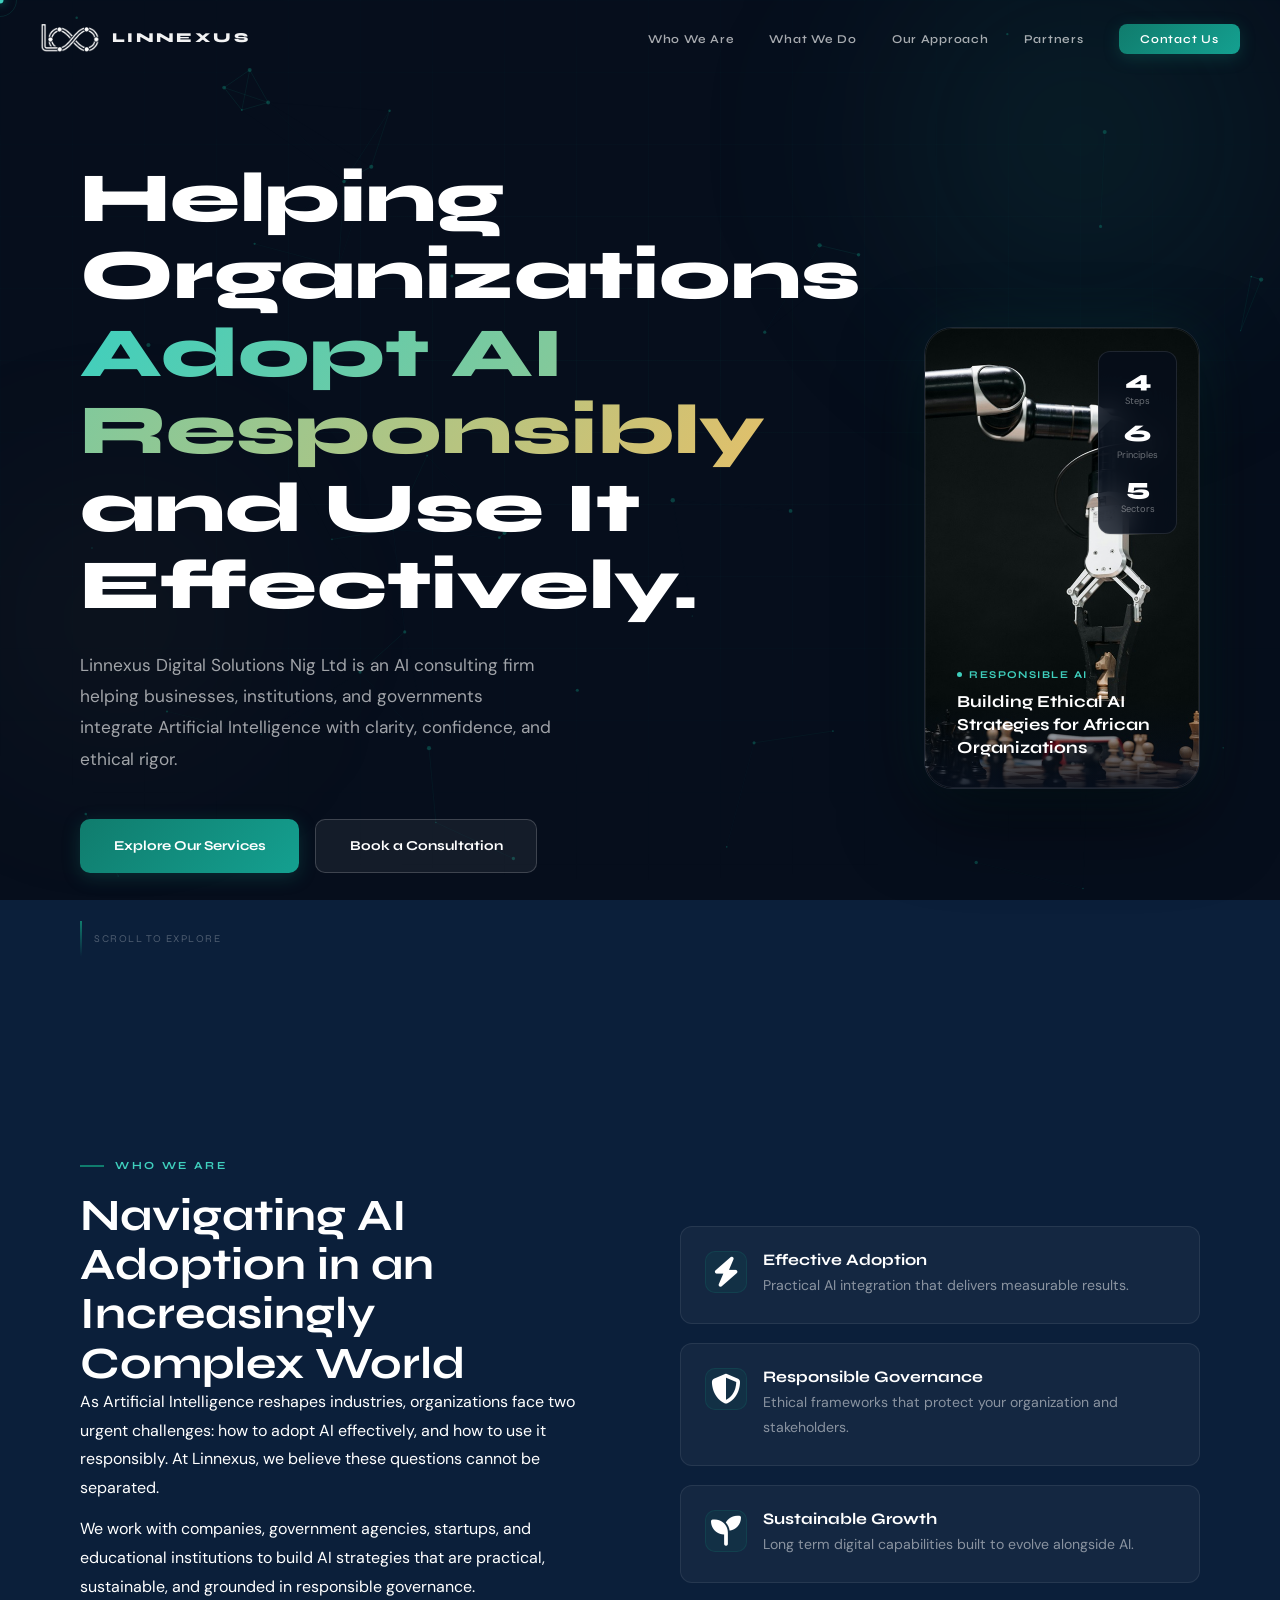
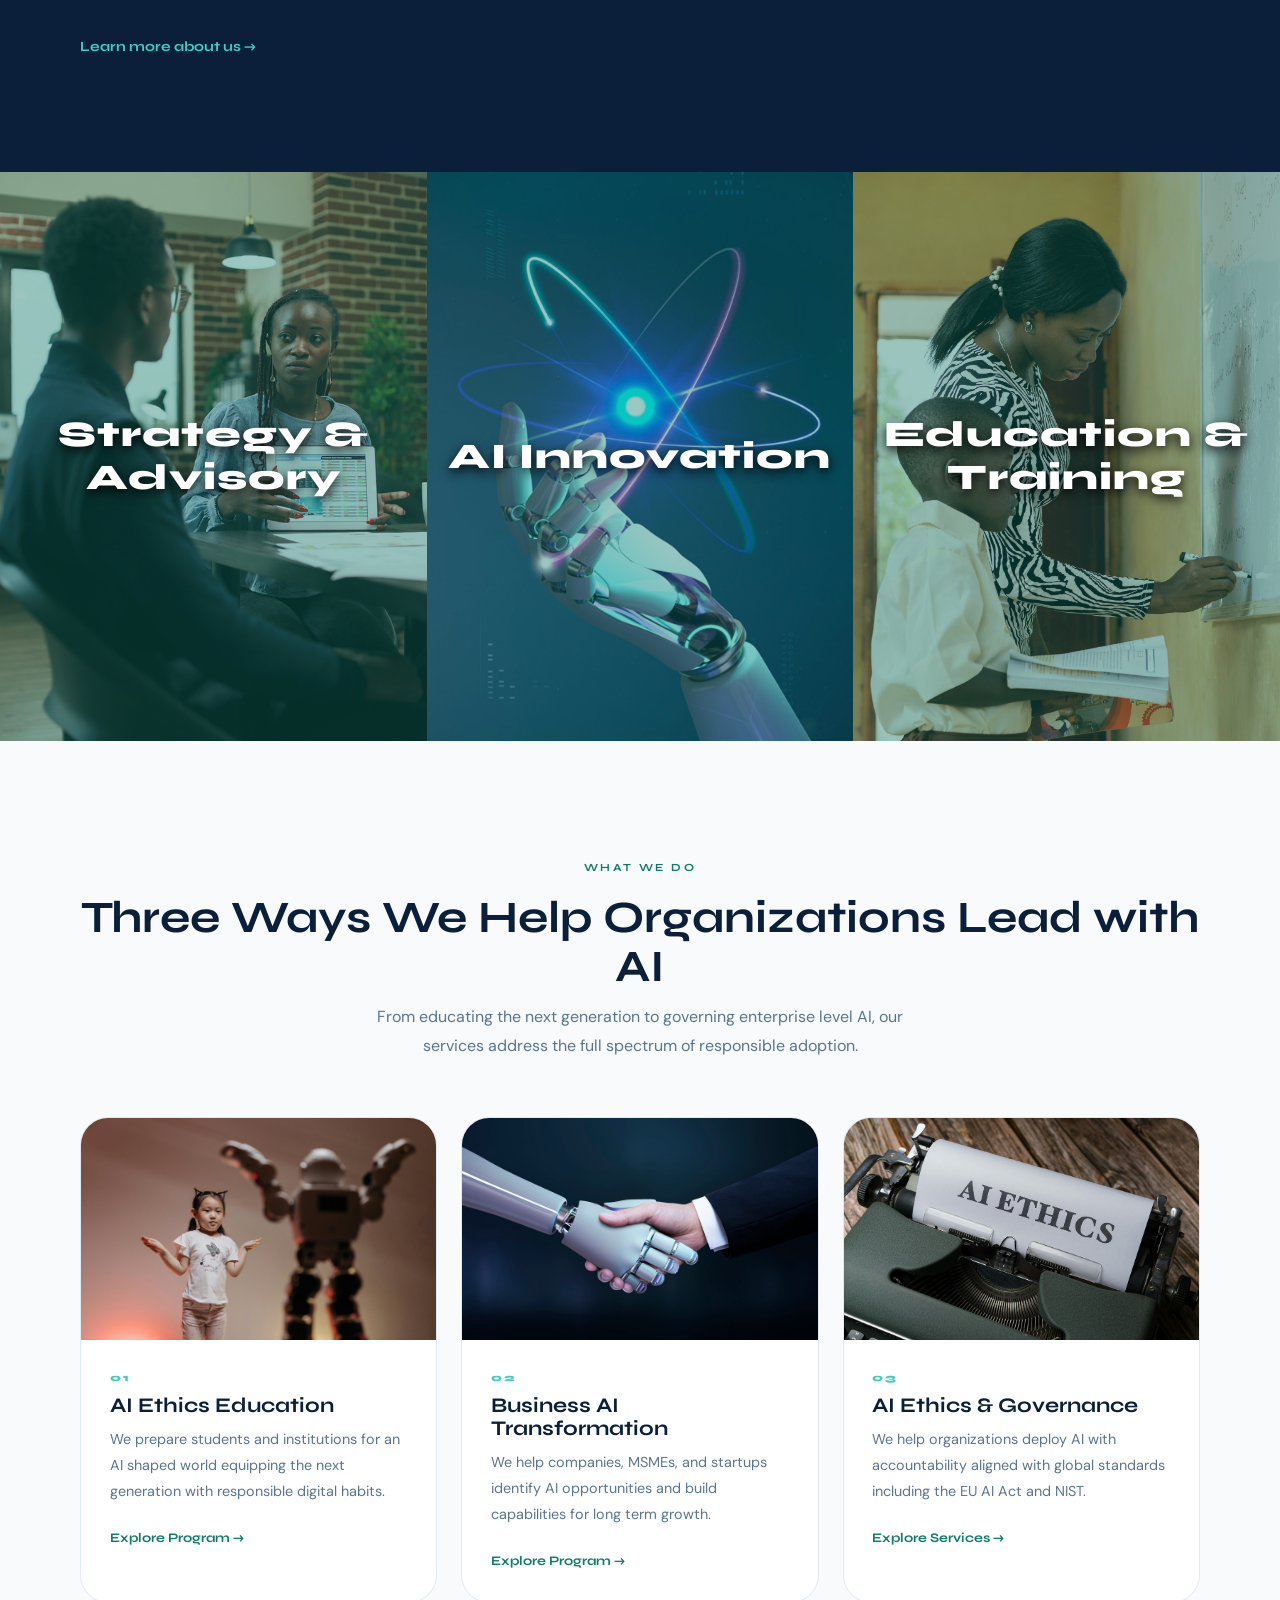
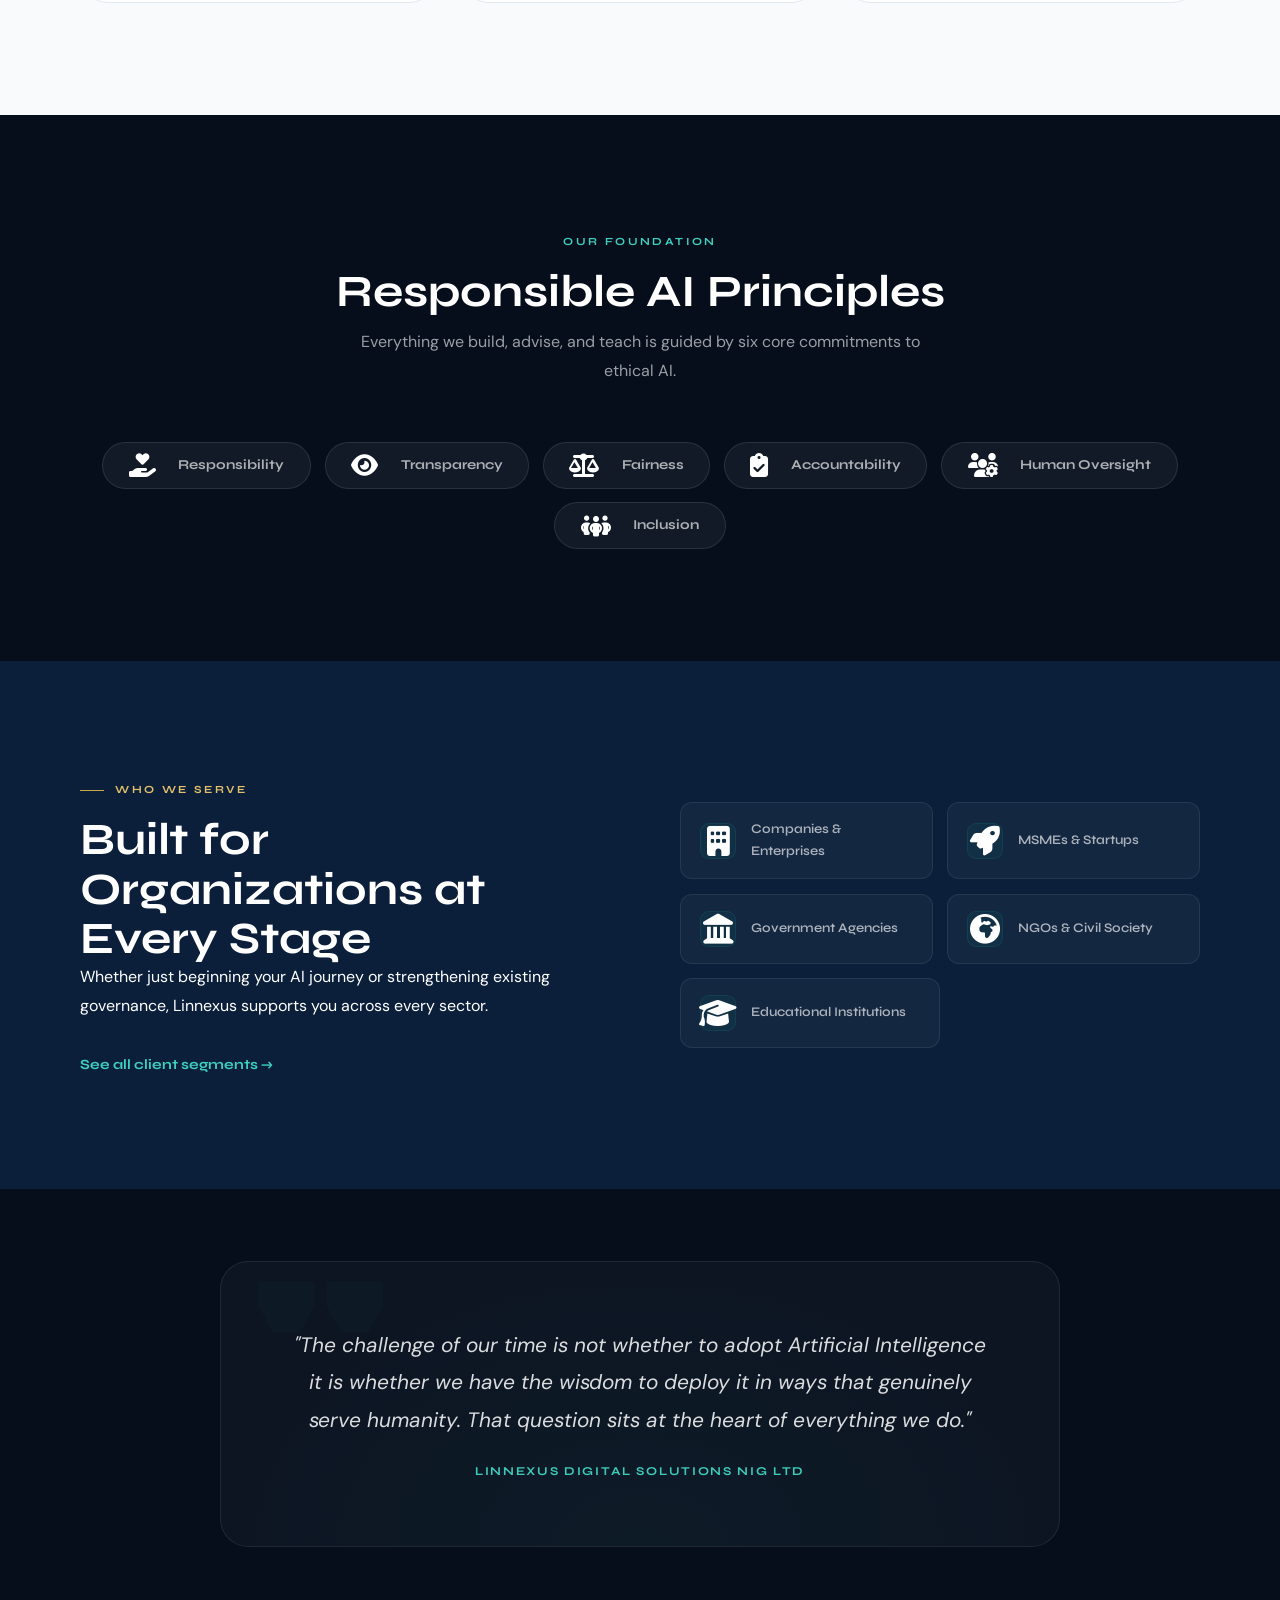
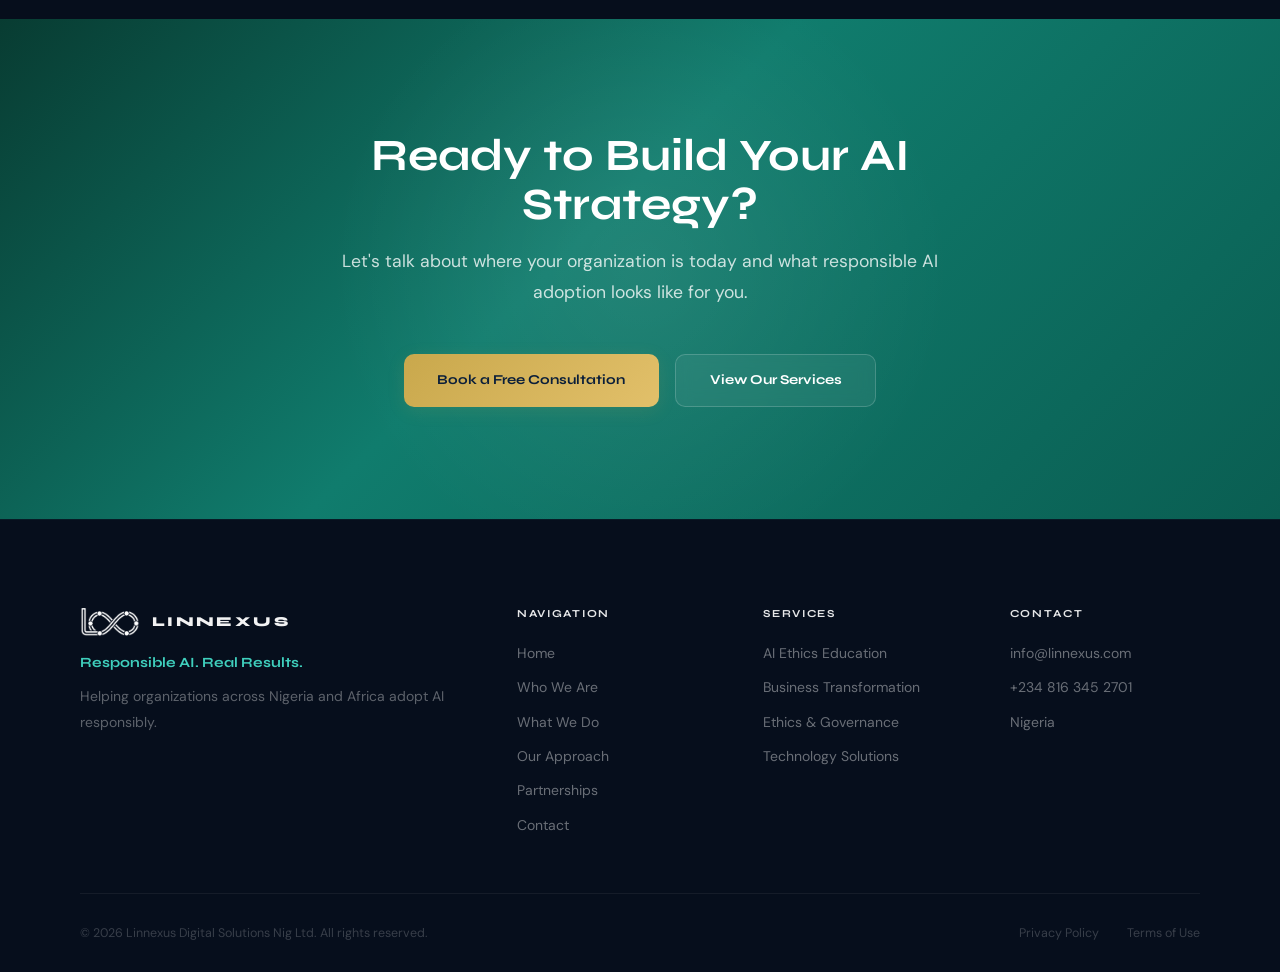
==== index.html @ baff203e "Fix mobile responsiveness: replace inline styles with responsive CSS" ====
<!DOCTYPE html>
<html lang="en">

<head>
  <meta charset="UTF-8" />
  <meta name="viewport" content="width=device-width,initial-scale=1.0" />
  <title>Linnexus Digital Solutions Responsible AI Consulting</title>
  <link rel="preconnect" href="https://fonts.googleapis.com" />
  <link rel="preconnect" href="https://fonts.gstatic.com" crossorigin />
  <link
    href="https://fonts.googleapis.com/css2?family=Syne:wght@400;600;700;800&family=DM+Sans:ital,opsz,wght@0,9..40,300;0,9..40,400;0,9..40,500;1,9..40,300&display=swap"
    rel="stylesheet" />
  <link rel="stylesheet" href="style.css" />
  <link rel="stylesheet" href="https://cdnjs.cloudflare.com/ajax/libs/font-awesome/6.5.1/css/all.min.css"
    integrity="sha512-DTOQO9RWCH3ppGqcWaEA1BIZOC6xxalwEsw9c2QQeAIftl+Vegovlnee1c9QX4TctnWMn13TZye+giMm8e2LwA=="
    crossorigin="anonymous" referrerpolicy="no-referrer" />
  <!-- Favicon and Social Thumbnails -->
  <link rel="icon" type="image/png" href="images/logo.png" />
  <meta property="og:title" content="Linnexus Digital Solutions" />
  <meta property="og:description" content="Responsible AI Consulting & Technology Solutions." />
  <meta property="og:image" content="https://www.linnexus.com/images/og-thumbnail.jpg" />
  <meta property="og:url" content="https://www.linnexus.com/" />
  <meta property="og:type" content="website" />
  <meta name="twitter:card" content="summary_large_image" />
  <meta name="twitter:title" content="Linnexus Digital Solutions" />
  <meta name="twitter:description" content="Responsible AI Consulting & Technology Solutions." />
  <meta name="twitter:image" content="https://www.linnexus.com/images/og-thumbnail.jpg" />
</head>

<body>
  <div class="cur-dot"></div>
  <div class="cur-ring"></div>
  <canvas id="particles"></canvas>
  <div class="hero-bg"></div>
  <div class="hero-img-bg"></div>
  <div class="hero-grid-lines"></div>
  <div class="hero-orb-1"></div>
  <div class="hero-orb-2"></div>

  <nav class="nav" id="nav">
    <div class="nav-in">
      <a href="index.html" class="logo">
        <img src="images/logo.png" class="logo-img" alt="Linnexus logo" />
        <span class="logo-text">LINNEXUS</span>
      </a>
      <ul class="nav-links">
        <li><a href="about.html">Who We Are</a></li>
        <li><a href="services.html">What We Do</a></li>
        <li><a href="approach.html">Our Approach</a></li>
        <li><a href="partners.html">Partners</a></li>
        <li><a href="contact.html" class="nav-cta">Contact Us</a></li>
      </ul>
      <button class="hamburger" id="hamburger"><span></span><span></span><span></span></button>
    </div>
  </nav>
  <div class="mob-menu" id="mobMenu">
    <ul>
      <li><a href="about.html">Who We Are</a></li>
      <li><a href="services.html">What We Do</a></li>
      <li><a href="approach.html">Our Approach</a></li>
      <li><a href="partners.html">Partners</a></li>
      <li><a href="contact.html">Contact Us</a></li>
    </ul>
  </div>

  <!-- ═══ HERO ═══ -->
  <section class="hero">
    <div>
      <h1 class="hero-title fade-up d1">Helping Organizations<br /><span class="accent">Adopt AI
          Responsibly</span><br /> and Use It Effectively.</h1>
      <p class="hero-sub fade-up d2">Linnexus Digital Solutions Nig Ltd is an AI consulting firm helping businesses,
        institutions, and governments integrate Artificial Intelligence with clarity, confidence, and ethical rigor.</p>
      <div class="hero-btns fade-up d3">
        <a href="services.html" class="btn btn-teal">Explore Our Services</a>
        <a href="contact.html" class="btn btn-ghost">Book a Consultation</a>
      </div>
      <div class="hero-scroll fade-up d4">
        <div class="scroll-ln"></div><span>Scroll to explore</span>
      </div>
    </div>
    <div class="hero-card fade-up d2">
      <img src="images/hero-visual.jpg" alt="Responsible AI Strategy" />
      <div class="hero-chip">
        <div class="hstat"><span class="hstat-n">4</span><span class="hstat-l">Steps</span></div>
        <div class="hstat"><span class="hstat-n">6</span><span class="hstat-l">Principles</span></div>
        <div class="hstat"><span class="hstat-n">5</span><span class="hstat-l">Sectors</span></div>
      </div>
      <div class="hero-card-overlay">
        <div class="hero-card-tag"><span class="hero-card-tag-dot"></span>Responsible AI</div>
        <div class="hero-card-title">Building Ethical AI Strategies for African Organizations</div>
      </div>
    </div>
  </section>

  <!-- ═══ WHO WE ARE (dark) ═══ -->
  <section class="sect pad">
    <div class="wrap">
      <div class="split">
        <div class="reveal-l">
          <div class="eyebrow teal">Who We Are</div>
          <h2>Navigating AI Adoption in an Increasingly Complex World</h2>
          <p>As Artificial Intelligence reshapes industries, organizations face two urgent challenges: how to adopt AI
            effectively, and how to use it responsibly. At Linnexus, we believe these questions cannot be separated.</p>
          <p style="margin-top:.75rem;margin-bottom:2rem;">We work with companies, government agencies, startups, and
            educational institutions to build AI strategies that are practical, sustainable, and grounded in responsible
            governance.</p>
          <a href="about.html" class="link-arr">Learn more about us &#8594;</a>
        </div>
        <div class="reveal-r" style="display:flex;flex-direction:column;gap:1.2rem;">
          <div class="pillar">
            <div class="p-icon"><i class="fa-solid fa-bolt" style="font-size: 30px; color: #ffffff;"></i></div>
            <div>
              <h4>Effective Adoption</h4>
              <p>Practical AI integration that delivers measurable results.</p>
            </div>
          </div>
          <div class="pillar">
            <div class="p-icon"><i class="fa-solid fa-shield-halved" style="font-size: 30px; color: #ffffff;"></i></div>
            <div>
              <h4>Responsible Governance</h4>
              <p>Ethical frameworks that protect your organization and stakeholders.</p>
            </div>
          </div>
          <div class="pillar">
            <div class="p-icon"><i class="fa-solid fa-seedling" style="font-size: 30px; color: #ffffff;"></i></div>
            <div>
              <h4>Sustainable Growth</h4>
              <p>Long term digital capabilities built to evolve alongside AI.</p>
            </div>
          </div>
        </div>
      </div>
    </div>
  </section>

  <!-- ═══ IMAGE STRIP (full-bleed, dark) ═══ -->
  <div style="background:var(--navy-deep);overflow:hidden;">
    <div class="img-strip">
      <div class="img-strip-item" style="position:relative;"><img src="images/about-story.jpg" alt="Strategy" />
        <div
          style="position:absolute;top:0;left:0;width:100%;height:100%;background-color:rgba(14,115,103,0.4);pointer-events:none;z-index:1;">
        </div>
        <div style="position:absolute;inset:0;display:flex;align-items:center;justify-content:center;z-index:2;pointer-events:none;">
          <span class="img-strip-text">Strategy &amp; Advisory</span>
        </div>
      </div>
      <div class="img-strip-item" style="position:relative;"><img src="images/hero-visual2.jpg" alt="AI Innovation" />
        <div
          style="position:absolute;top:0;left:0;width:100%;height:100%;background-color:rgba(14,115,103,0.4);pointer-events:none;z-index:1;">
        </div>
        <div style="position:absolute;inset:0;display:flex;align-items:center;justify-content:center;z-index:2;pointer-events:none;">
          <span class="img-strip-text">AI Innovation</span>
        </div>
      </div>
      <div class="img-strip-item" style="position:relative;"><img src="images/about-education.jpg" alt="Education" />
        <div
          style="position:absolute;top:0;left:0;width:100%;height:100%;background-color:rgba(14,115,103,0.4);pointer-events:none;z-index:1;">
        </div>
        <div style="position:absolute;inset:0;display:flex;align-items:center;justify-content:center;z-index:2;pointer-events:none;">
          <span class="img-strip-text">Education &amp; Training</span>
        </div>
      </div>
    </div>
  </div>

  <!-- ═══ WHAT WE DO — WHITE SECTION ═══ -->
  <section class="sect-white pad">
    <div class="wrap">
      <div class="s-head c reveal">
        <div class="eyebrow w-teal center">What We Do</div>
        <h2>Three Ways We Help Organizations Lead with AI</h2>
        <p>From educating the next generation to governing enterprise level AI, our services address the full spectrum
          of responsible adoption.</p>
      </div>
      <div class="svc-grid">
        <div class="svc-card reveal" style="background:#fff;border-color:var(--w-border);">
          <div class="svc-img"><img src="images/services-education.jpg" alt="AI Ethics Education" /></div>
          <div class="svc-body">
            <div class="svc-num">01</div>
            <h3 style="color:var(--w-text);">AI Ethics Education</h3>
            <p style="color:var(--w-muted);">We prepare students and institutions for an AI shaped world equipping the
              next generation with responsible digital habits.</p>
            <a href="services.html" class="svc-link" style="color:var(--teal);">Explore Program &#8594;</a>
          </div>
        </div>
        <div class="svc-card reveal" style="background:#fff;border-color:var(--w-border);">
          <div class="svc-img"><img src="images/services-business.jpg" alt="Business AI Transformation" /></div>
          <div class="svc-body">
            <div class="svc-num">02</div>
            <h3 style="color:var(--w-text);">Business AI Transformation</h3>
            <p style="color:var(--w-muted);">We help companies, MSMEs, and startups identify AI opportunities and build
              capabilities for long term growth.</p>
            <a href="services.html" class="svc-link" style="color:var(--teal);">Explore Program &#8594;</a>
          </div>
        </div>
        <div class="svc-card reveal" style="background:#fff;border-color:var(--w-border);">
          <div class="svc-img"><img src="images/services-governance.jpg" alt="AI Ethics & Governance" /></div>
          <div class="svc-body">
            <div class="svc-num">03</div>
            <h3 style="color:var(--w-text);">AI Ethics &amp; Governance</h3>
            <p style="color:var(--w-muted);">We help organizations deploy AI with accountability aligned with global
              standards including the EU AI Act and NIST.</p>
            <a href="services.html" class="svc-link" style="color:var(--teal);">Explore Services &#8594;</a>
          </div>
        </div>
      </div>
    </div>
  </section>

  <!-- ═══ PRINCIPLES (dark) ═══ -->
  <section class="sect-deep pad">
    <div class="wrap">
      <div class="s-head c reveal">
        <div class="eyebrow teal center">Our Foundation</div>
        <h2>Responsible AI Principles</h2>
        <p>Everything we build, advise, and teach is guided by six core commitments to ethical AI.</p>
      </div>
      <div class="principles">
        <div class="prin reveal"><i class="fa-solid fa-hand-holding-heart"
            style="font-size:24px;color:#ffffff;margin-right:12px;"></i>Responsibility</div>
        <div class="prin reveal"><i class="fa-solid fa-eye"
            style="font-size:24px;color:#ffffff;margin-right:12px;"></i>Transparency</div>
        <div class="prin reveal"><i class="fa-solid fa-scale-balanced"
            style="font-size:24px;color:#ffffff;margin-right:12px;"></i>Fairness</div>
        <div class="prin reveal"><i class="fa-solid fa-clipboard-check"
            style="font-size:24px;color:#ffffff;margin-right:12px;"></i>Accountability</div>
        <div class="prin reveal"><i class="fa-solid fa-users-gear"
            style="font-size:24px;color:#ffffff;margin-right:12px;"></i>Human Oversight</div>
        <div class="prin reveal"><i class="fa-solid fa-people-group"
            style="font-size:24px;color:#ffffff;margin-right:12px;"></i>Inclusion</div>
      </div>
    </div>
  </section>

  <!-- ═══ WHO WE SERVE (dark) ═══ -->
  <section class="sect pad">
    <div class="wrap">
      <div class="split">
        <div class="reveal-l">
          <div class="eyebrow gold">Who We Serve</div>
          <h2>Built for Organizations at Every Stage</h2>
          <p>Whether just beginning your AI journey or strengthening existing governance, Linnexus supports you across
            every sector.</p>
          <a href="partners.html" class="link-arr" style="margin-top:2rem;display:inline-flex;">See all client segments
            &#8594;</a>
        </div>
        <div class="serve-grid reveal-r">
          <div class="serve-item">
            <div class="s-icon"><i class="fa-solid fa-building" style="font-size: 30px; color: #ffffff;"></i></div>
            <span>Companies &amp; Enterprises</span>
          </div>
          <div class="serve-item">
            <div class="s-icon"><i class="fa-solid fa-rocket" style="font-size: 30px; color: #ffffff;"></i></div>
            <span>MSMEs &amp; Startups</span>
          </div>
          <div class="serve-item">
            <div class="s-icon"><i class="fa-solid fa-landmark" style="font-size: 30px; color: #ffffff;"></i></div>
            <span>Government Agencies</span>
          </div>
          <div class="serve-item">
            <div class="s-icon"><i class="fa-solid fa-earth-africa" style="font-size: 30px; color: #ffffff;"></i></div>
            <span>NGOs &amp; Civil Society</span>
          </div>
          <div class="serve-item" style="grid-column:1/-1;max-width:50%;">
            <div class="s-icon"><i class="fa-solid fa-graduation-cap" style="font-size: 30px; color: #ffffff;"></i>
            </div><span>Educational Institutions</span>
          </div>
        </div>
      </div>
    </div>
  </section>

  <!-- ═══ QUOTE (dark-deep) ═══ -->
  <section class="sect-deep pad-sm">
    <div class="wrap" style="max-width:920px;">
      <div class="quote-box reveal-s">
        <p class="quote-text">"The challenge of our time is not whether to adopt Artificial Intelligence it is whether
          we have the wisdom to deploy it in ways that genuinely serve humanity. That question sits at the heart of
          everything we do."</p>
        <div class="quote-by">Linnexus Digital Solutions Nig Ltd</div>
      </div>
    </div>
  </section>

  <!-- ═══ CTA ═══ -->
  <section class="cta">
    <div class="cta-orb"></div>
    <div class="wrap">
      <div class="cta-in">
        <h2>Ready to Build Your AI Strategy?</h2>
        <p>Let's talk about where your organization is today and what responsible AI adoption looks like for you.</p>
        <div class="cta-btns"><a href="contact.html" class="btn btn-gold">Book a Free Consultation</a><a
            href="services.html" class="btn btn-ghost">View Our Services</a></div>
      </div>
    </div>
  </section>

  <footer class="footer">
    <div class="wrap">
      <div class="footer-grid">
        <div class="footer-brand"><a href="index.html" class="logo"><img src="images/logo.png" class="logo-img"
              alt="Linnexus" style="filter:brightness(0) invert(1);" /><span class="logo-text">LINNEXUS</span></a>
          <p class="f-tag">Responsible AI. Real Results.</p>
          <p class="f-desc">Helping organizations across Nigeria and Africa adopt AI responsibly.</p>
        </div>
        <div class="footer-col">
          <h5>Navigation</h5>
          <ul>
            <li><a href="index.html">Home</a></li>
            <li><a href="about.html">Who We Are</a></li>
            <li><a href="services.html">What We Do</a></li>
            <li><a href="approach.html">Our Approach</a></li>
            <li><a href="partners.html">Partnerships</a></li>
            <li><a href="contact.html">Contact</a></li>
          </ul>
        </div>
        <div class="footer-col">
          <h5>Services</h5>
          <ul>
            <li><a href="services.html">AI Ethics Education</a></li>
            <li><a href="services.html">Business Transformation</a></li>
            <li><a href="services.html">Ethics &amp; Governance</a></li>
            <li><a href="services.html">Technology Solutions</a></li>
          </ul>
        </div>
        <div class="footer-col">
          <h5>Contact</h5>
          <ul>
            <li><a href="mailto:info@linnexus.com">info@linnexus.com</a></li>
            <li><a href="tel:+2348163452701">+234 816 345 2701</a></li>
            <li>Nigeria</li>
          </ul>
        </div>
      </div>
      <div class="footer-bot">
        <p>&copy; 2026 Linnexus Digital Solutions Nig Ltd. All rights reserved.</p>
        <div class="footer-leg"><a href="#">Privacy Policy</a><a href="#">Terms of Use</a></div>
      </div>
    </div>
  </footer>
  <script src="main.js"></script>
</body>

</html>
---- style.css ----
/* ================================================================
   LINNEXUS v4 — Dark Navy · Gold Accents · One White Section/Page
   ================================================================ */

@import url('https://fonts.googleapis.com/css2?family=Syne:wght@400;600;700;800&family=DM+Sans:ital,opsz,wght@0,9..40,300;0,9..40,400;0,9..40,500;1,9..40,300&display=swap');

:root {
  --navy:      #0B1F3A;
  --navy-mid:  #0F2847;
  --navy-deep: #060E1C;
  --navy-card: #0D2240;
  --navy-glass:rgba(11,31,58,0.6);
  --teal:      #107C6D;
  --teal-l:    #14A090;
  --teal-xl:   #3FCFBD;
  --teal-dim:  rgba(16,124,109,0.10);
  --teal-b:    rgba(16,124,109,0.22);
  --teal-glow: rgba(16,124,109,0.30);
  --gold:      #C9A84C;
  --gold-l:    #E2C06A;
  --gold-dim:  rgba(201,168,76,0.12);
  --gold-b:    rgba(201,168,76,0.25);
  /* White section palette */
  --w-bg:      #F8FAFB;
  --w-card:    #FFFFFF;
  --w-border:  #E0EAF2;
  --w-text:    #0B1F3A;
  --w-muted:   #5A7590;
  /* Typography */
  --d:        'DM Sans', sans-serif;
  --s:        'Syne', sans-serif;
  /* Misc */
  --r:    12px;
  --rl:   20px;
  --rxl:  28px;
  --ease: cubic-bezier(0.4,0,0.2,1);
  --spring: cubic-bezier(0.34,1.56,0.64,1);
}

*,*::before,*::after{box-sizing:border-box;margin:0;padding:0}
html{scroll-behavior:smooth}
body{font-family:var(--d);background:var(--navy);color:#fff;line-height:1.65;overflow-x:hidden;cursor:none}

/* ── CURSOR ── */
.cur{position:fixed;z-index:9999;pointer-events:none;transform:translate(-50%,-50%)}
.cur-dot{width:7px;height:7px;border-radius:50%;background:var(--teal-xl);box-shadow:0 0 10px var(--teal)}
.cur-ring{width:34px;height:34px;border-radius:50%;border:1.5px solid var(--teal-b);top:0;left:0;transition:width .3s var(--ease),height .3s var(--ease),border-color .3s}
.cur-dot,.cur-ring{position:fixed;pointer-events:none;transform:translate(-50%,-50%);z-index:9999}

/* ── TYPOGRAPHY ── */
h1,h2,h3,h4,h5{font-family:var(--s);line-height:1.1}
h1{font-size:clamp(2.6rem,5.5vw,4.4rem);font-weight:800}
h2{font-size:clamp(1.9rem,3.5vw,3rem);font-weight:700}
h3{font-size:1.3rem;font-weight:700}
h4{font-size:1rem;font-weight:700}
p{font-size:1rem;line-height:1.8}

.accent{background:linear-gradient(120deg,var(--teal-xl),var(--gold-l));-webkit-background-clip:text;background-clip:text;color:transparent}
.eyebrow{font-family:var(--s);font-size:.68rem;font-weight:700;letter-spacing:.22em;text-transform:uppercase;display:inline-flex;align-items:center;gap:.7rem;margin-bottom:1rem}
.eyebrow::before{content:'';width:24px;height:1.5px;flex-shrink:0}
.eyebrow.teal{color:var(--teal-xl)}.eyebrow.teal::before{background:var(--teal)}
.eyebrow.gold{color:var(--gold-l)}.eyebrow.gold::before{background:var(--gold)}
.eyebrow.w-teal{color:var(--teal)}.eyebrow.w-teal::before{background:var(--teal)}
.eyebrow.center{justify-content:center}.eyebrow.center::before{display:none}

/* ── LAYOUT ── */
.wrap{max-width:1200px;margin:0 auto;padding:0 2.5rem}
.pad{padding:7rem 0}
.pad-sm{padding:4.5rem 0}
.s-head{margin-bottom:3.5rem}
.s-head.c{text-align:center}
.s-head.c p{max-width:560px;margin:.75rem auto 0;color:rgba(255,255,255,.6)}
.s-head p{margin-top:.75rem;max-width:540px;color:rgba(255,255,255,.6)}

/* ─── DARK SECTION (default) ─── */
.sect{background:var(--navy)}
.sect-deep{background:var(--navy-deep)}
.sect-mid{background:var(--navy-mid)}

/* ─── WHITE SECTION ─── */
.sect-white{background:var(--w-bg)}
.sect-white h2,.sect-white h3,.sect-white h4{color:var(--w-text)}
.sect-white p{color:var(--w-muted)}
.sect-white .s-head p{color:var(--w-muted)}
.sect-white .s-head.c p{color:var(--w-muted)}

/* ── NAV ── */
.nav{position:fixed;top:0;left:0;right:0;z-index:900;padding:0 2.5rem;transition:all .4s var(--ease)}
.nav.scrolled{background:rgba(6,14,28,.92);backdrop-filter:blur(28px);box-shadow:0 1px 0 rgba(16,124,109,.15),0 4px 24px rgba(0,0,0,.35)}
.nav-in{max-width:1200px;margin:0 auto;display:flex;align-items:center;justify-content:space-between;height:76px}

/* LOGO */
.logo{display:flex;align-items:center;gap:12px;text-decoration:none}
.logo-img{height:28px;width:auto;transition:transform .4s var(--spring),filter .3s}
.logo:hover .logo-img{transform:scale(1.06) rotate(-3deg)}
.logo-text{font-family:var(--s);font-weight:800;font-size:.85rem;letter-spacing:.18em;color:rgba(255,255,255,.95);transition:color .3s}

.nav-links{display:flex;align-items:center;gap:2.2rem;list-style:none}
.nav-links a{font-family:var(--s);font-size:.75rem;font-weight:600;letter-spacing:.06em;color:rgba(255,255,255,.65);text-decoration:none;transition:color .3s;position:relative;padding-bottom:3px}
.nav-links a::after{content:'';position:absolute;bottom:0;left:0;right:0;height:1.5px;background:linear-gradient(90deg,var(--teal),var(--gold));transform:scaleX(0);transform-origin:left;transition:transform .35s var(--ease)}
.nav-links a:hover,.nav-links a.active{color:#fff}
.nav-links a:hover::after,.nav-links a.active::after{transform:scaleX(1)}
.nav-cta{background:linear-gradient(135deg,var(--teal),var(--teal-l))!important;color:#fff!important;padding:.5rem 1.35rem!important;border-radius:8px!important;box-shadow:0 4px 16px var(--teal-glow)!important;transition:transform .3s var(--spring),box-shadow .3s!important}
.nav-cta::after{display:none!important}
.nav-cta:hover{transform:translateY(-2px)!important;box-shadow:0 8px 26px var(--teal-glow)!important;color:#fff!important}
.hamburger{display:none;flex-direction:column;gap:5px;background:none;border:none;cursor:none;padding:4px}
.hamburger span{display:block;width:24px;height:2px;border-radius:2px;background:rgba(255,255,255,.8);transition:all .3s}
.mob-menu{display:none;position:fixed;inset:0;z-index:800;background:rgba(6,14,28,.98);backdrop-filter:blur(24px);padding:7rem 2.5rem 2rem;flex-direction:column}
.mob-menu.open{display:flex}
.mob-menu ul{list-style:none;display:flex;flex-direction:column;gap:1.5rem}
.mob-menu a{font-family:var(--s);font-size:1.7rem;font-weight:700;color:rgba(255,255,255,.9);text-decoration:none;transition:color .3s}
.mob-menu a:hover{color:var(--teal-xl)}

/* ── BUTTONS ── */
.btn{display:inline-flex;align-items:center;gap:.55rem;font-family:var(--s);font-size:.85rem;font-weight:700;text-decoration:none;border:none;cursor:none;border-radius:10px;padding:.9rem 2.1rem;transition:transform .3s var(--spring),box-shadow .3s,background .3s}
.btn-teal{background:linear-gradient(135deg,var(--teal),var(--teal-l));color:#fff;box-shadow:0 4px 18px var(--teal-glow)}
.btn-teal:hover{transform:translateY(-3px);box-shadow:0 10px 30px var(--teal-glow)}
.btn-gold{background:linear-gradient(135deg,var(--gold),var(--gold-l));color:var(--navy);box-shadow:0 4px 18px var(--gold-dim)}
.btn-gold:hover{transform:translateY(-3px);box-shadow:0 10px 30px rgba(201,168,76,.4)}
.btn-ghost{background:rgba(255,255,255,.06);color:#fff;border:1.5px solid rgba(255,255,255,.18);backdrop-filter:blur(8px)}
.btn-ghost:hover{background:rgba(255,255,255,.12);border-color:rgba(255,255,255,.5);transform:translateY(-3px)}
.btn-outline-w{background:transparent;color:var(--w-text);border:2px solid var(--w-text)}
.btn-outline-w:hover{background:var(--w-text);color:#fff;transform:translateY(-3px)}
.link-arr{display:inline-flex;align-items:center;gap:.5rem;color:var(--teal-xl);font-family:var(--s);font-size:.88rem;font-weight:700;text-decoration:none;transition:gap .3s,color .3s;cursor:none}
.link-arr:hover{gap:.85rem;color:var(--gold-l)}
.link-arr-w{display:inline-flex;align-items:center;gap:.5rem;color:var(--teal);font-family:var(--s);font-size:.88rem;font-weight:700;text-decoration:none;transition:gap .3s,color .3s;cursor:none}
.link-arr-w:hover{gap:.85rem;color:var(--navy)}

/* ── HERO ── */
.hero{min-height:100vh;display:grid;grid-template-columns:1fr 1fr;align-items:center;gap:4rem;max-width:1200px;margin:0 auto;padding:10rem 2.5rem 5rem;position:relative;z-index:1}
/* fixed bg layer */
.hero-bg{position:fixed;inset:0;z-index:-3;background:var(--navy-deep)}
.hero-img-bg{position:fixed;inset:0;z-index:-2;background-image:url('images/hero-bg.jpg');background-size:cover;background-position:center;opacity:.07;animation:bgDrift 24s ease-in-out infinite alternate}
@keyframes bgDrift{from{transform:scale(1)}to{transform:scale(1.05)}}
.hero-grid-lines{position:fixed;inset:0;z-index:-2;pointer-events:none;background-image:linear-gradient(rgba(16,124,109,0.05) 1px,transparent 1px),linear-gradient(90deg,rgba(16,124,109,0.05) 1px,transparent 1px);background-size:72px 72px;mask-image:radial-gradient(ellipse 80% 60% at 50% 40%,black,transparent)}
.hero-orb-1{position:fixed;width:600px;height:600px;border-radius:50%;background:radial-gradient(circle,rgba(16,124,109,.18),transparent 65%);top:-160px;right:-100px;filter:blur(80px);z-index:-2;animation:o1 14s ease-in-out infinite alternate;pointer-events:none}
.hero-orb-2{position:fixed;width:400px;height:400px;border-radius:50%;background:radial-gradient(circle,rgba(201,168,76,.08),transparent 65%);bottom:80px;left:-80px;filter:blur(100px);z-index:-2;animation:o2 18s ease-in-out infinite alternate;pointer-events:none}
@keyframes o1{from{transform:translate(0,0)}to{transform:translate(50px,40px)}}
@keyframes o2{from{transform:translate(0,0)}to{transform:translate(-30px,30px)}}
#particles{position:fixed;inset:0;z-index:-1;pointer-events:none}

.badge{display:inline-flex;align-items:center;gap:.55rem;font-family:var(--s);font-size:.68rem;font-weight:700;letter-spacing:.18em;text-transform:uppercase;color:var(--teal-xl);border:1px solid var(--teal-b);background:rgba(16,124,109,.08);padding:.45rem 1.2rem;border-radius:999px;margin-bottom:2rem;backdrop-filter:blur(6px);animation:badgePop .6s var(--spring) both}
.badge-dot{width:7px;height:7px;border-radius:50%;background:var(--teal-xl);box-shadow:0 0 8px var(--teal-xl);animation:blink 2s ease-in-out infinite}
@keyframes badgePop{from{opacity:0;transform:translateY(10px) scale(.9)}to{opacity:1;transform:none}}
@keyframes blink{0%,100%{opacity:1;transform:scale(1)}50%{opacity:.5;transform:scale(1.5)}}
.hero-title{color:#fff;margin-bottom:1.6rem}
.hero-sub{font-size:1.08rem;color:rgba(255,255,255,.62);margin-bottom:2.8rem;max-width:480px}
.hero-btns{display:flex;gap:1rem;flex-wrap:wrap;margin-bottom:3rem}
.hero-scroll{display:flex;align-items:center;gap:.8rem;font-family:var(--s);font-size:.65rem;letter-spacing:.14em;text-transform:uppercase;color:rgba(255,255,255,.28)}
.scroll-ln{width:1.5px;height:36px;background:linear-gradient(to bottom,var(--teal),transparent);animation:scrollLn 2.2s ease-in-out infinite}
@keyframes scrollLn{0%,100%{opacity:1;transform:scaleY(1)}50%{opacity:.3;transform:scaleY(.4)}}

/* Hero visual — photo card */
.hero-card{position:relative;border-radius:var(--rxl);overflow:hidden;box-shadow:0 30px 80px rgba(0,0,0,.5),0 0 60px rgba(16,124,109,.18);animation:cardFloat 7s ease-in-out infinite alternate;border:1px solid rgba(255,255,255,.1)}
.hero-card img{width:100%;height:460px;object-fit:cover;display:block}
.hero-card-overlay{position:absolute;bottom:0;left:0;right:0;background:linear-gradient(to top,rgba(6,14,28,.9) 0%,transparent 55%);padding:2.2rem 2rem 1.8rem}
.hero-card::after{content:'';position:absolute;inset:0;border:1px solid rgba(255,255,255,.08);border-radius:var(--rxl);pointer-events:none}
.hero-card-tag{display:inline-flex;align-items:center;gap:.45rem;font-family:var(--s);font-size:.65rem;font-weight:700;letter-spacing:.14em;text-transform:uppercase;color:var(--teal-xl);margin-bottom:.55rem}
.hero-card-tag-dot{width:5px;height:5px;border-radius:50%;background:var(--teal-xl);animation:blink 2s ease-in-out infinite}
.hero-card-title{font-family:var(--s);font-size:1.05rem;font-weight:700;color:#fff;line-height:1.35}
.hero-chip{position:absolute;top:1.4rem;right:1.4rem;background:rgba(6,14,28,.78);backdrop-filter:blur(14px);border:1px solid rgba(255,255,255,.1);border-radius:var(--r);padding:1rem 1.1rem;display:flex;flex-direction:column;gap:.8rem}
.hstat{display:flex;flex-direction:column;align-items:center}
.hstat-n{font-family:var(--s);font-size:1.5rem;font-weight:800;color:#fff;line-height:1}
.hstat-l{font-size:.58rem;color:rgba(255,255,255,.4);text-align:center;margin-top:2px}
@keyframes cardFloat{from{transform:translateY(0) rotate(-.6deg)}to{transform:translateY(-16px) rotate(.6deg)}}

/* ── STATS BAND ── */
.stats-band{padding:4.5rem 0;background:var(--navy-deep);border-top:1px solid rgba(16,124,109,.12);border-bottom:1px solid rgba(16,124,109,.12)}
.stats-row{display:grid;grid-template-columns:repeat(4,1fr);gap:2rem;text-align:center}
.stat-n{font-family:var(--s);font-size:3.4rem;font-weight:800;background:linear-gradient(120deg,#fff,var(--teal-xl));-webkit-background-clip:text;background-clip:text;color:transparent;line-height:1;display:block;margin-bottom:.35rem}
.stat-l{font-family:var(--s);font-size:.8rem;font-weight:600;letter-spacing:.06em;color:rgba(255,255,255,.4)}

/* ── SPLIT LAYOUT ── */
.split{display:grid;grid-template-columns:1fr 1fr;gap:5rem;align-items:center}
.split-text h2{margin-bottom:1.2rem}
.split-text p{margin-bottom:1rem;color:rgba(255,255,255,.62)}
/* white section split */
.sect-white .split-text p{color:var(--w-muted)}

/* ── CARDS ── */
/* Dark glass card */
.glass-card{background:rgba(255,255,255,.04);border:1px solid rgba(255,255,255,.08);border-radius:var(--rl);padding:1.8rem;transition:all .35s var(--ease);backdrop-filter:blur(8px)}
.glass-card:hover{background:rgba(255,255,255,.08);border-color:var(--teal-b);transform:translateY(-5px);box-shadow:0 20px 50px rgba(0,0,0,.3),0 0 30px var(--teal-glow)}
.glass-card h4{color:#fff;margin-bottom:.55rem}
.glass-card p{font-size:.9rem;color:rgba(255,255,255,.55)}

/* White card (for white sections) */
.w-card{background:#fff;border:1px solid var(--w-border);border-radius:var(--rl);padding:2rem;box-shadow:0 4px 20px rgba(11,31,58,.08);transition:all .4s var(--ease)}
.w-card:hover{box-shadow:0 14px 42px rgba(11,31,58,.14);transform:translateY(-6px);border-color:rgba(16,124,109,.25)}
.w-card::before{content:'';display:block;height:3px;border-radius:3px 3px 0 0;background:linear-gradient(90deg,var(--teal),var(--gold));margin:-2rem -2rem 1.5rem;border-radius:var(--rl) var(--rl) 0 0}
.w-card h4{color:var(--w-text);margin-bottom:.55rem}
.w-card p{font-size:.9rem;color:var(--w-muted)}

/* Pillar card — icon + text row */
.pillar{background:rgba(255,255,255,.04);border:1px solid rgba(255,255,255,.08);border-radius:var(--r);padding:1.5rem;display:flex;align-items:flex-start;gap:1rem;transition:all .3s var(--ease)}
.pillar:hover{background:rgba(16,124,109,.12);border-color:var(--teal-b);transform:translateX(6px)}
.p-icon{width:42px;height:42px;border-radius:10px;background:var(--teal-dim);border:1px solid var(--teal-b);display:flex;align-items:center;justify-content:center;flex-shrink:0;transition:transform .3s var(--spring)}
.pillar:hover .p-icon{transform:scale(1.12) rotate(-6deg)}
.pillar h4{color:#fff;margin-bottom:.3rem}
.pillar p{font-size:.88rem;color:rgba(255,255,255,.5)}

/* Service card */
.svc-card{background:rgba(255,255,255,.04);border:1px solid rgba(255,255,255,.08);border-radius:var(--rxl);overflow:hidden;transition:all .4s var(--ease)}
.svc-card:hover{transform:translateY(-8px);box-shadow:0 30px 70px rgba(0,0,0,.4),0 0 40px var(--teal-glow);border-color:var(--teal-b)}
.svc-img{aspect-ratio:16/10;overflow:hidden;position:relative}
.svc-img img{width:100%;height:100%;object-fit:cover;display:block;transition:transform .7s var(--ease)}
.svc-card:hover .svc-img img{transform:scale(1.07)}
/* bright service image — no overlay unless needed for text */
.svc-body{padding:1.8rem}
.svc-num{font-family:var(--s);font-size:.65rem;font-weight:800;letter-spacing:.18em;color:var(--teal-xl);margin-bottom:.55rem}
.svc-body h3{color:#fff;margin-bottom:.6rem}
.svc-body p{font-size:.9rem;color:rgba(255,255,255,.55);margin-bottom:1.2rem}
.svc-link{display:inline-flex;align-items:center;gap:.4rem;color:var(--teal-xl);font-family:var(--s);font-size:.82rem;font-weight:700;text-decoration:none;transition:gap .3s,color .3s;cursor:none}
.svc-link:hover{gap:.7rem;color:var(--gold-l)}

/* Image styles */
.img-b{border-radius:var(--rxl);overflow:hidden;box-shadow:0 20px 60px rgba(0,0,0,.4)}
.img-b img{width:100%;height:100%;object-fit:cover;display:block;transition:transform .6s var(--ease)}
.img-b:hover img{transform:scale(1.04)}
.img-cap{position:relative;border-radius:var(--rxl);overflow:hidden;box-shadow:0 12px 40px rgba(0,0,0,.35)}
.img-cap img{width:100%;height:100%;object-fit:cover;display:block;transition:transform .6s var(--ease)}
.img-cap:hover img{transform:scale(1.04)}
.img-label{position:absolute;bottom:0;left:0;right:0;background:linear-gradient(to top,rgba(6,14,28,.75),transparent 70%);padding:1.2rem 1.2rem 1rem}
.img-label span{font-family:var(--s);font-size:.72rem;font-weight:700;color:rgba(255,255,255,.9);letter-spacing:.06em}
/* White-section image needs lighter shadow */
.sect-white .img-b{box-shadow:0 12px 40px rgba(11,31,58,.15)}
.sect-white .img-cap{box-shadow:0 8px 30px rgba(11,31,58,.12)}

/* 2-col image grid */
.img-grid{display:grid;grid-template-columns:1.2fr .8fr;gap:1.2rem}
.img-col{display:flex;flex-direction:column;gap:1.2rem}

/* Image strip */
.img-strip{display:grid;grid-template-columns:repeat(3,1fr);overflow:hidden}
.img-strip-item{position:relative;aspect-ratio:3/4;overflow:hidden}
.img-strip-item img{width:100%;height:100%;object-fit:cover;display:block;transition:transform .7s var(--ease)}
.img-strip-item:hover img{transform:scale(1.07)}

.img-strip-text{font-family:var(--s);color:#ffffff;font-size:36px;font-weight:900;letter-spacing:1px;text-shadow:0 4px 12px rgba(0,0,0,0.9);text-align:center;width:100%;padding:0 20px;line-height:1.2;display:block;}

/* Principles */
.principles{display:flex;flex-wrap:wrap;gap:.85rem;justify-content:center}
.prin{display:flex;align-items:center;gap:.65rem;background:rgba(255,255,255,.05);border:1px solid rgba(255,255,255,.1);border-radius:999px;padding:.65rem 1.6rem;font-family:var(--s);font-size:.85rem;font-weight:700;color:rgba(255,255,255,.65);transition:all .35s var(--ease);cursor:none}
.prin:hover{background:rgba(16,124,109,.18);border-color:var(--teal-b);color:#fff;transform:translateY(-4px);box-shadow:0 8px 24px var(--teal-glow)}
.prin-dot{width:7px;height:7px;border-radius:50%;background:var(--teal-xl);box-shadow:0 0 8px var(--teal);flex-shrink:0}
/* White section principles */
.sect-white .prin{background:#fff;border-color:var(--w-border);color:var(--w-muted);box-shadow:0 2px 8px rgba(11,31,58,.07)}
.sect-white .prin:hover{background:rgba(16,124,109,.08);border-color:rgba(16,124,109,.3);color:var(--teal)}

/* Serve grid */
.serve-grid{display:grid;grid-template-columns:1fr 1fr;gap:.9rem}
.serve-item{display:flex;align-items:center;gap:.9rem;background:rgba(255,255,255,.04);border:1px solid rgba(255,255,255,.08);border-radius:var(--r);padding:1rem 1.2rem;transition:all .3s var(--ease);cursor:none}
.serve-item:hover{background:rgba(16,124,109,.14);border-color:var(--teal-b);transform:scale(1.03)}
.s-icon{width:36px;height:36px;border-radius:9px;background:var(--teal-dim);border:1px solid var(--teal-b);display:flex;align-items:center;justify-content:center;flex-shrink:0;transition:transform .3s var(--spring)}
.serve-item:hover .s-icon{transform:scale(1.14) rotate(-5deg)}
.serve-item span{font-family:var(--s);font-size:.82rem;font-weight:600;color:rgba(255,255,255,.65);transition:color .3s}
.serve-item:hover span{color:#fff}

/* Steps (white section) */
.steps{display:flex;flex-direction:column}
.step{display:grid;grid-template-columns:80px 1fr;gap:2.5rem;padding:2.8rem 0;border-bottom:1px solid var(--w-border);transition:all .3s var(--ease)}
.step:last-child{border-bottom:none}
.step:hover{padding-left:.6rem}
.step-num-w{width:62px;height:62px;border-radius:var(--r);border:1.5px solid var(--w-border);display:flex;align-items:center;justify-content:center;background:#fff;box-shadow:0 4px 12px rgba(11,31,58,.08);transition:all .3s var(--ease)}
.step:hover .step-num-w{border-color:var(--teal);background:rgba(16,124,109,.06);box-shadow:0 6px 22px rgba(16,124,109,.2)}
.step-n{font-family:var(--s);font-size:1.4rem;font-weight:800;color:var(--teal)}
.step h3{color:var(--w-text);margin-bottom:.65rem;font-size:1.3rem}
.step p{color:var(--w-muted);max-width:560px}

/* Risk cards */
.risk-cards{display:grid;grid-template-columns:repeat(3,1fr);gap:1.25rem}
.risk-card{background:rgba(255,255,255,.04);border:1px solid rgba(255,255,255,.08);border-radius:var(--rl);padding:2rem;transition:all .35s var(--ease)}
.risk-card:hover{border-color:var(--teal-b);background:rgba(16,124,109,.08);transform:translateY(-5px);box-shadow:0 20px 50px rgba(0,0,0,.25)}
.risk-card h4{color:#fff;margin-bottom:.6rem}
.risk-card p{font-size:.9rem;color:rgba(255,255,255,.5)}

/* Partnership areas */
.pa-grid{display:grid;grid-template-columns:1fr 1fr;gap:1.1rem}
.pa-item{display:flex;gap:1rem;align-items:flex-start;background:rgba(255,255,255,.04);border:1px solid rgba(255,255,255,.08);border-radius:var(--r);padding:1.5rem;transition:all .3s var(--ease)}
.pa-item:hover{border-color:var(--teal-b);background:rgba(16,124,109,.08);transform:translateY(-4px)}
.pa-dot{width:9px;height:9px;border-radius:50%;background:var(--gold);box-shadow:0 0 8px var(--gold);flex-shrink:0;margin-top:.45rem}
.pa-item h5{color:#fff;margin-bottom:.35rem}
.pa-item p{font-size:.875rem;color:rgba(255,255,255,.5)}

/* Serve cards (larger, for Partners page) */
.serve-cards{display:grid;grid-template-columns:repeat(3,1fr);gap:1.5rem}
.serve-card{background:rgba(255,255,255,.04);border:1px solid rgba(255,255,255,.08);border-radius:var(--rxl);padding:2.2rem;transition:all .4s var(--ease)}
.serve-card:hover{border-color:var(--teal-b);transform:translateY(-6px);box-shadow:0 20px 50px rgba(0,0,0,.3)}
.sc-icon{width:50px;height:50px;border-radius:12px;background:var(--teal-dim);border:1px solid var(--teal-b);display:flex;align-items:center;justify-content:center;margin-bottom:1.2rem;transition:transform .35s var(--spring)}
.serve-card:hover .sc-icon{transform:scale(1.1) rotate(-6deg)}
.serve-card h4{color:#fff;margin-bottom:.55rem}
.serve-card p{font-size:.9rem;color:rgba(255,255,255,.5)}

/* Quote */
.quote-box{background:rgba(255,255,255,.03);border:1px solid rgba(255,255,255,.08);border-radius:var(--rxl);padding:4rem;text-align:center;position:relative;overflow:hidden}
.quote-box::before{content:'"';position:absolute;top:-1rem;left:2rem;font-family:var(--s);font-size:14rem;font-weight:800;color:var(--teal);opacity:.06;line-height:1;pointer-events:none}
.quote-box::after{content:'';position:absolute;inset:0;border-radius:var(--rxl);background:radial-gradient(ellipse at 50% 100%,rgba(16,124,109,.06),transparent 70%);pointer-events:none}
.quote-text{font-size:1.3rem;color:rgba(255,255,255,.85);font-style:italic;line-height:1.8;margin-bottom:1.5rem;position:relative;z-index:1}
.quote-by{font-family:var(--s);font-size:.75rem;font-weight:700;color:var(--teal-xl);letter-spacing:.14em;text-transform:uppercase}

/* Contact */
.contact-grid{display:grid;grid-template-columns:1fr 1.6fr;gap:5rem}
.cd{display:flex;gap:1rem;margin-bottom:1.8rem;align-items:flex-start}
.cd-ic{width:46px;height:46px;border-radius:11px;background:var(--teal-dim);border:1px solid var(--teal-b);display:flex;align-items:center;justify-content:center;flex-shrink:0;transition:transform .3s var(--spring)}
.cd:hover .cd-ic{transform:scale(1.1) rotate(-5deg)}
.cd-text label{font-family:var(--s);font-size:.65rem;font-weight:700;letter-spacing:.14em;text-transform:uppercase;color:rgba(255,255,255,.35);display:block;margin-bottom:.2rem}
.cd-text a,.cd-text span{color:rgba(255,255,255,.8);text-decoration:none;font-size:.95rem;transition:color .3s}
.cd-text a:hover{color:var(--teal-xl)}
.eq-item{display:flex;align-items:center;gap:.8rem;padding:.85rem 1rem;background:rgba(255,255,255,.04);border:1px solid rgba(255,255,255,.08);border-radius:10px;margin-bottom:.6rem;cursor:none;transition:all .3s}
.eq-item:hover{border-color:var(--teal-b);background:rgba(16,124,109,.1)}
.eq-item span{font-size:.88rem;color:rgba(255,255,255,.6)}
.eq-dot{width:6px;height:6px;border-radius:50%;background:var(--teal-xl);flex-shrink:0}
.form-wrap{background:rgba(255,255,255,.04);border:1px solid rgba(255,255,255,.1);border-radius:var(--rxl);padding:3rem;position:relative;overflow:hidden}
.form-wrap::before{content:'';display:block;height:2px;border-radius:2px;background:linear-gradient(90deg,var(--teal),var(--gold),transparent);margin:-3rem -3rem 2.5rem;position:relative}
.form-row{display:grid;grid-template-columns:1fr 1fr;gap:1.2rem}
.fg{display:flex;flex-direction:column;gap:.5rem;margin-bottom:1.2rem}
.fg label{font-family:var(--s);font-size:.65rem;font-weight:700;letter-spacing:.14em;text-transform:uppercase;color:rgba(255,255,255,.35)}
.fg input,.fg select,.fg textarea{background:rgba(255,255,255,.06);border:1.5px solid rgba(255,255,255,.1);border-radius:10px;padding:.9rem 1.1rem;color:#fff;font-family:var(--d);font-size:.95rem;transition:all .3s;outline:none;width:100%}
.fg input::placeholder,.fg textarea::placeholder{color:rgba(255,255,255,.28)}
.fg input:focus,.fg select:focus,.fg textarea:focus{border-color:var(--teal);background:rgba(16,124,109,.1);box-shadow:0 0 0 3px rgba(16,124,109,.15)}
.fg select{cursor:none;appearance:none;color:rgba(255,255,255,.6)}
.fg select option{background:var(--navy-deep);color:#fff}
.fg textarea{resize:vertical;min-height:130px}
.f-sub .btn{width:100%;justify-content:center;margin-top:.5rem}

/* CTA Banner */
.cta{padding:7rem 2rem;text-align:center;position:relative;overflow:hidden;background:linear-gradient(135deg,#083C32 0%,var(--teal) 45%,#0A5E52 100%)}
.cta::before{content:'';position:absolute;inset:0;background-image:url('images/hero-bg.jpg');background-size:cover;background-position:center;opacity:.04}
.cta-orb{position:absolute;width:800px;height:800px;border-radius:50%;background:radial-gradient(circle,rgba(255,255,255,.08),transparent 55%);top:50%;left:50%;transform:translate(-50%,-50%);pointer-events:none}
.cta-in{position:relative;z-index:1;max-width:640px;margin:0 auto}
.cta-in h2{color:#fff;margin-bottom:1rem}
.cta-in p{color:rgba(255,255,255,.78);margin-bottom:2.8rem;font-size:1.1rem}
.cta-btns{display:flex;gap:1rem;justify-content:center;flex-wrap:wrap}

/* Page Hero */
.phero{padding:11rem 2.5rem 6.5rem;position:relative;overflow:hidden;background:var(--navy-deep)}
.phero-photo{position:absolute;inset:0;background-size:cover;background-position:center;opacity:.1;animation:bgDrift 24s ease-in-out infinite alternate}
.phero-grad{position:absolute;inset:0;background:linear-gradient(135deg,rgba(6,14,28,.97) 40%,rgba(16,124,109,.18))}
.phero-grid{position:absolute;inset:0;pointer-events:none;background-image:linear-gradient(rgba(16,124,109,.04) 1px,transparent 1px),linear-gradient(90deg,rgba(16,124,109,.04) 1px,transparent 1px);background-size:72px 72px;mask-image:radial-gradient(ellipse at 20% 50%,black 15%,transparent 65%)}
.phero .wrap{position:relative;z-index:3;max-width:780px}
.phero h1{color:#fff;margin-bottom:1.3rem}
.phero p{color:rgba(255,255,255,.65);font-size:1.15rem;max-width:640px}

/* Tab nav (services) */
.tab-nav{display:flex;gap:.4rem;flex-wrap:wrap;margin-bottom:3.5rem;border-bottom:1px solid rgba(255,255,255,.08)}
.tab-btn{font-family:var(--s);font-size:.8rem;font-weight:700;color:rgba(255,255,255,.45);background:none;border:none;cursor:none;padding:.9rem 1.4rem;position:relative;transition:color .3s}
.tab-btn::after{content:'';position:absolute;bottom:-1px;left:0;right:0;height:2px;background:linear-gradient(90deg,var(--teal),var(--gold));transform:scaleX(0);transition:transform .3s var(--ease)}
.tab-btn.active{color:#fff}.tab-btn.active::after{transform:scaleX(1)}
.tab-btn:hover{color:rgba(255,255,255,.8)}
.tab-panel{display:none}
.tab-panel.active{display:block;animation:fadeUp .4s var(--ease)}
.svc-detail{display:grid;grid-template-columns:1fr 1fr;gap:4rem;align-items:start}
.svc-detail h2{color:#fff;margin-bottom:1rem}
.svc-detail p{color:rgba(255,255,255,.6);margin-bottom:1rem}
.feat-box{background:rgba(255,255,255,.04);border:1px solid rgba(255,255,255,.1);border-radius:var(--rxl);padding:2.2rem}
.feat-box h4{font-family:var(--s);font-size:.68rem;font-weight:700;letter-spacing:.15em;text-transform:uppercase;color:var(--teal-xl);margin-bottom:1.5rem}
.feat-list{list-style:none;display:flex;flex-direction:column;gap:.9rem}
.feat-list li{display:flex;align-items:flex-start;gap:.85rem;font-size:.9rem;color:rgba(255,255,255,.58);padding-bottom:.9rem;border-bottom:1px solid rgba(255,255,255,.06);line-height:1.6}
.feat-list li:last-child{border-bottom:none;padding-bottom:0}
.feat-list li::before{content:'';width:6px;height:6px;border-radius:50%;background:var(--teal-xl);flex-shrink:0;margin-top:.55rem;box-shadow:0 0 6px var(--teal)}

/* Footer */
.footer{background:var(--navy-deep);padding:5.5rem 0 0;border-top:1px solid rgba(16,124,109,.12)}
.footer-grid{display:grid;grid-template-columns:2fr 1fr 1fr 1fr;gap:3.5rem;padding-bottom:3.5rem;border-bottom:1px solid rgba(255,255,255,.06)}
.footer-brand .logo{margin-bottom:.85rem;display:inline-flex}
.f-tag{font-family:var(--s);font-size:.88rem;font-weight:700;color:var(--teal-xl);margin-bottom:.6rem}
.f-desc{font-size:.875rem;color:rgba(255,255,255,.35)}
.footer-col h5{font-family:var(--s);font-size:.67rem;font-weight:700;letter-spacing:.16em;text-transform:uppercase;color:rgba(255,255,255,.9);margin-bottom:1.4rem}
.footer-col ul{list-style:none;display:flex;flex-direction:column;gap:.7rem}
.footer-col a{font-size:.875rem;color:rgba(255,255,255,.4);text-decoration:none;transition:color .3s}
.footer-col a:hover{color:var(--teal-xl)}
.footer-col li{font-size:.875rem;color:rgba(255,255,255,.4)}
.footer-bot{display:flex;justify-content:space-between;align-items:center;padding:1.75rem 0;gap:1rem;flex-wrap:wrap}
.footer-bot p{font-size:.78rem;color:rgba(255,255,255,.2)}
.footer-leg{display:flex;gap:1.75rem}
.footer-leg a{font-size:.78rem;color:rgba(255,255,255,.2);text-decoration:none;transition:color .3s}
.footer-leg a:hover{color:var(--teal-xl)}

/* ── ANIMATIONS ── */
.fade-up{opacity:0;transform:translateY(28px);animation:fadeUp .8s var(--ease) forwards}
.d1{animation-delay:.12s}.d2{animation-delay:.26s}.d3{animation-delay:.4s}.d4{animation-delay:.54s}
@keyframes fadeUp{to{opacity:1;transform:translateY(0)}}
.reveal{opacity:0;transform:translateY(22px);transition:opacity .75s var(--ease),transform .75s var(--ease)}
.reveal-l{opacity:0;transform:translateX(-26px);transition:opacity .75s var(--ease),transform .75s var(--ease)}
.reveal-r{opacity:0;transform:translateX(26px);transition:opacity .75s var(--ease),transform .75s var(--ease)}
.reveal-s{opacity:0;transform:scale(.93);transition:opacity .75s var(--ease),transform .75s var(--ease)}
.reveal.on,.reveal-l.on,.reveal-r.on,.reveal-s.on{opacity:1;transform:none}

/* ── RESPONSIVE ── */
@media(max-width:1024px){
  .hero{grid-template-columns:1fr;text-align:center;min-height:auto;padding-top:8rem}
  .hero-sub,.hero-btns,.hero-scroll{justify-content:center;margin-left:auto;margin-right:auto}
  .hero-card{display:none}
  .split{grid-template-columns:1fr;gap:3rem}
  .svc-grid{grid-template-columns:1fr 1fr}
  .serve-cards{grid-template-columns:1fr 1fr}
  .footer-grid{grid-template-columns:1fr 1fr}
  .stats-row{grid-template-columns:repeat(2,1fr)}
  .contact-grid{grid-template-columns:1fr;gap:3rem}
  .img-grid{grid-template-columns:1fr}
  .img-strip{grid-template-columns:1fr 1fr}
  .risk-cards{grid-template-columns:1fr}
  .svc-detail{grid-template-columns:1fr}
}
@media(max-width:768px){
  .nav-links{display:none}
  .hamburger{display:flex}
  .svc-grid,.serve-cards,.serve-grid,.pa-grid{grid-template-columns:1fr}
  .footer-grid{grid-template-columns:1fr}
  .form-row{grid-template-columns:1fr}
  .quote-box{padding:2.5rem 1.75rem}
  .form-wrap{padding:2rem 1.5rem}
  .img-strip{grid-template-columns:1fr}
  .tab-nav{gap:0}
  .step{grid-template-columns:1fr;gap:1rem}
  .pad{padding:4rem 0}
  .pad-sm{padding:3rem 0}
  .img-strip-text{font-size:24px}
  .hero-title{font-size:2.4rem}
  .stat-n{font-size:2.6rem}
}

/* Services grid */
.svc-grid{display:grid;grid-template-columns:repeat(3,1fr);gap:1.5rem}
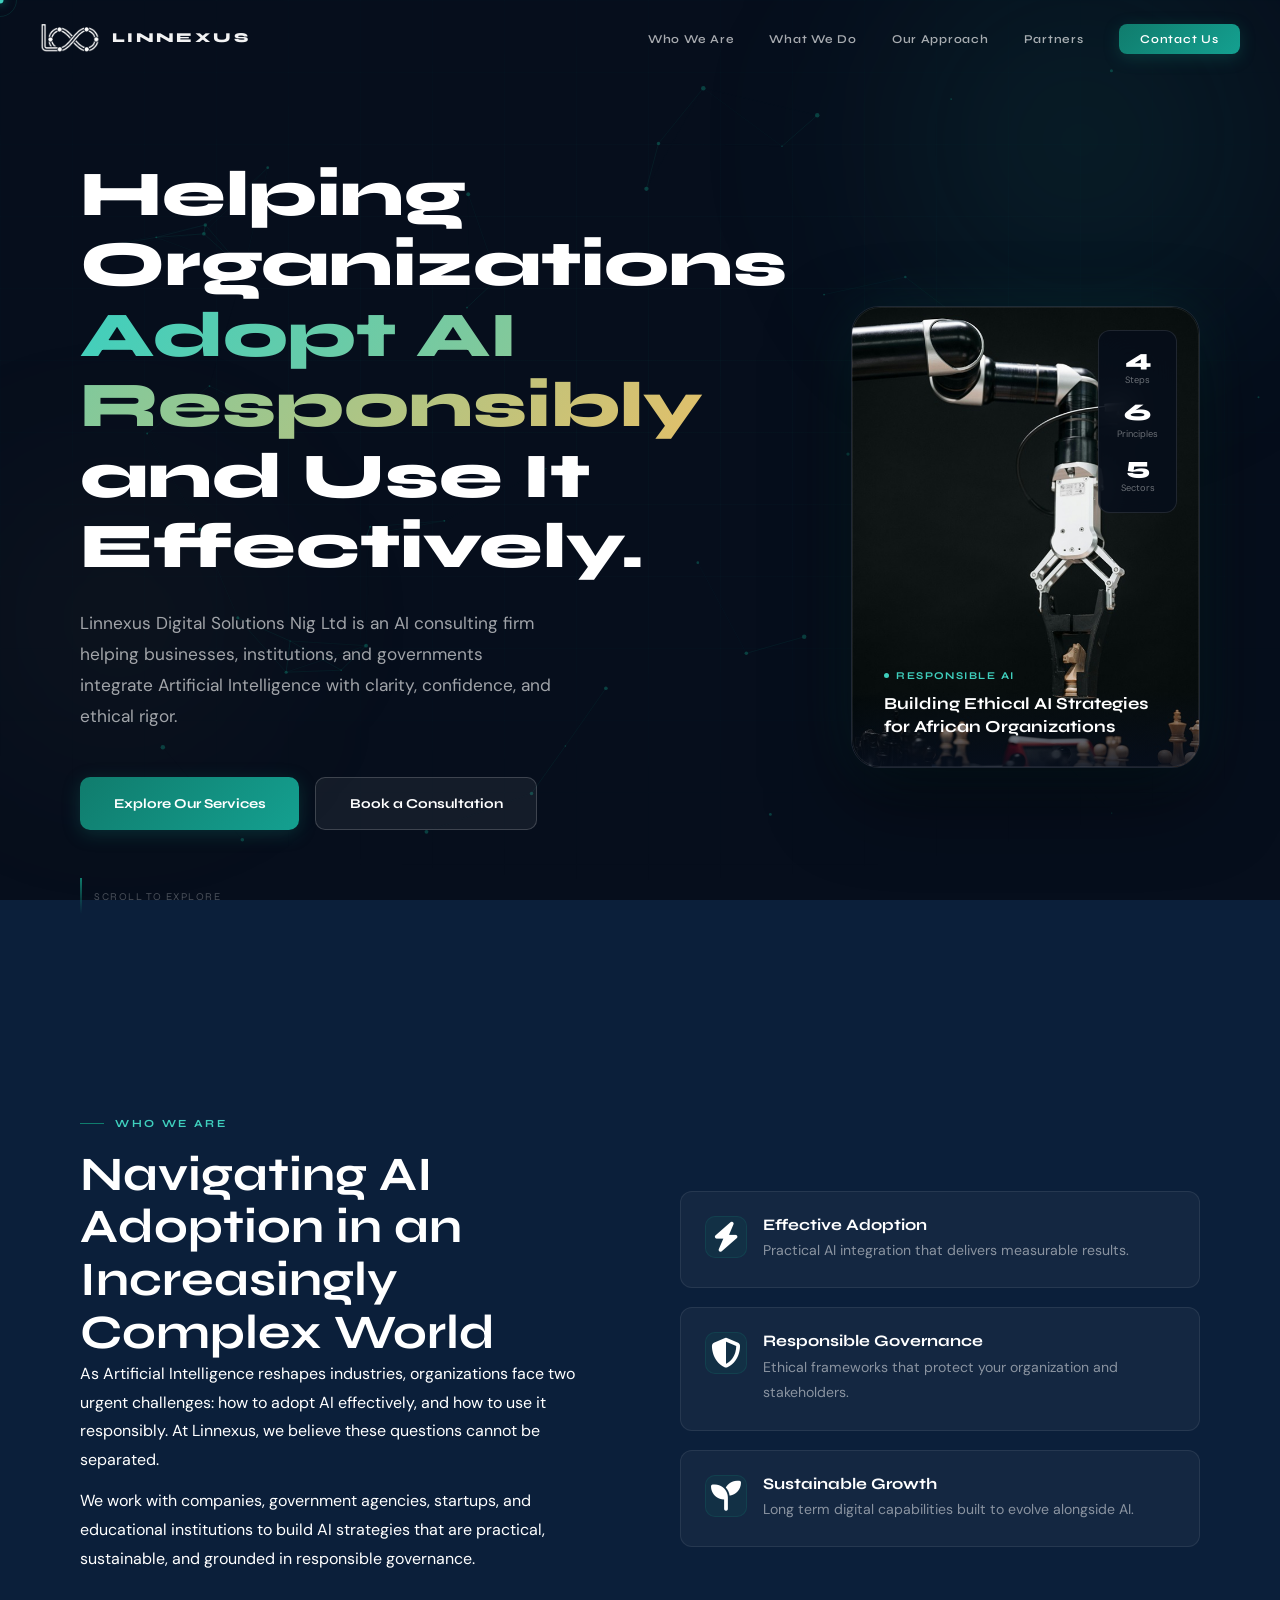
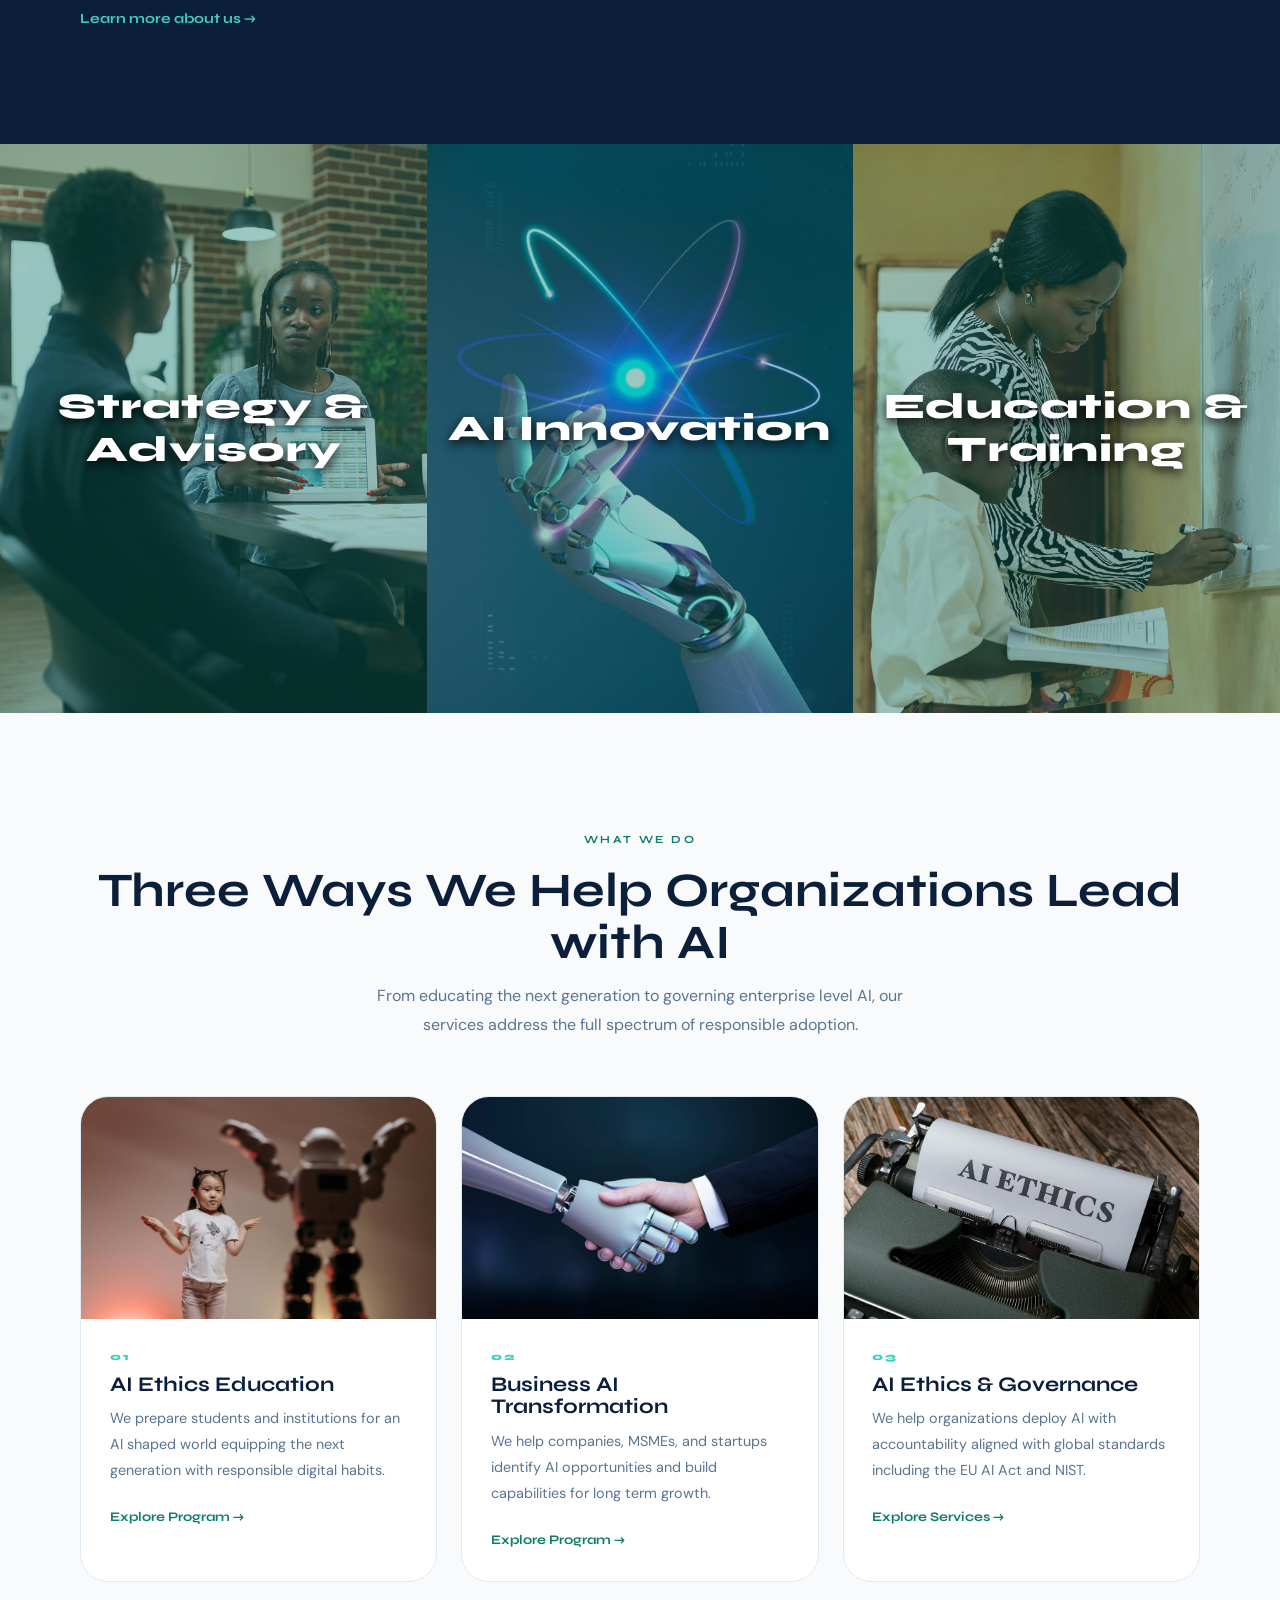
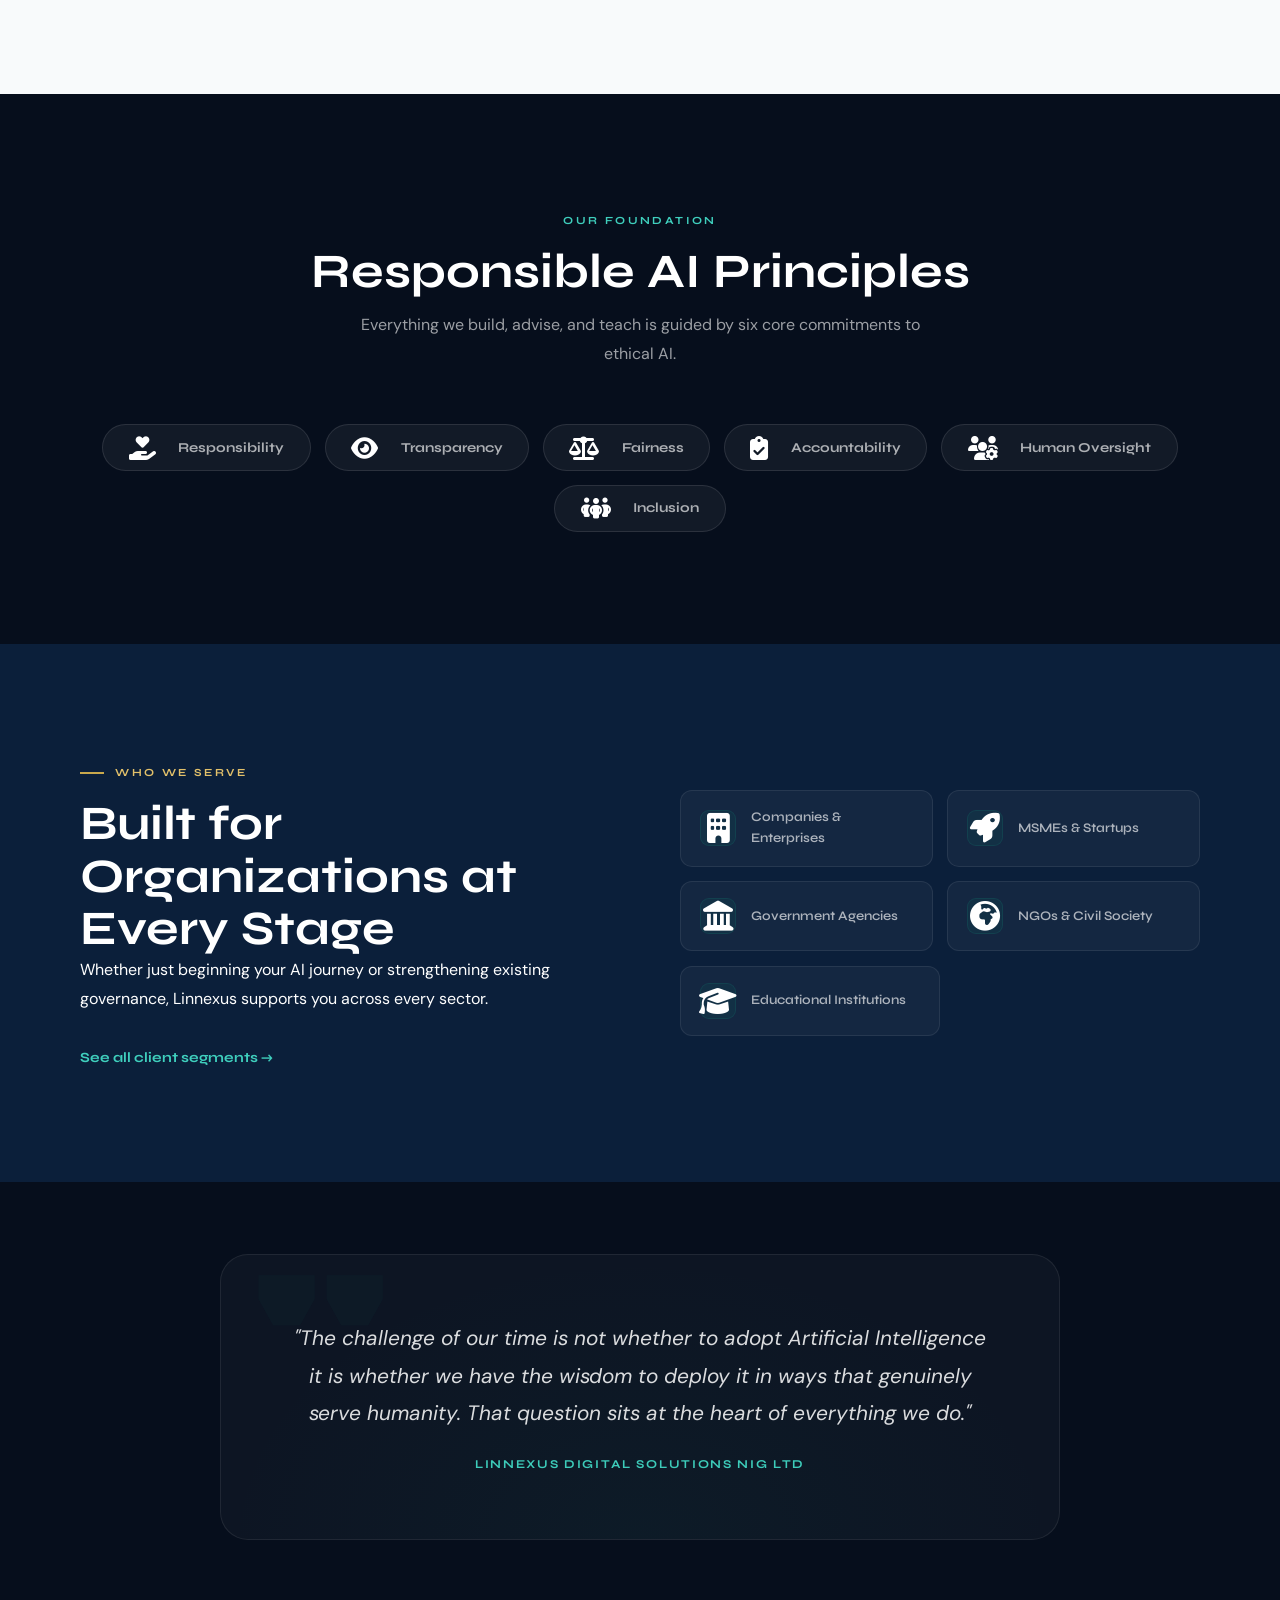
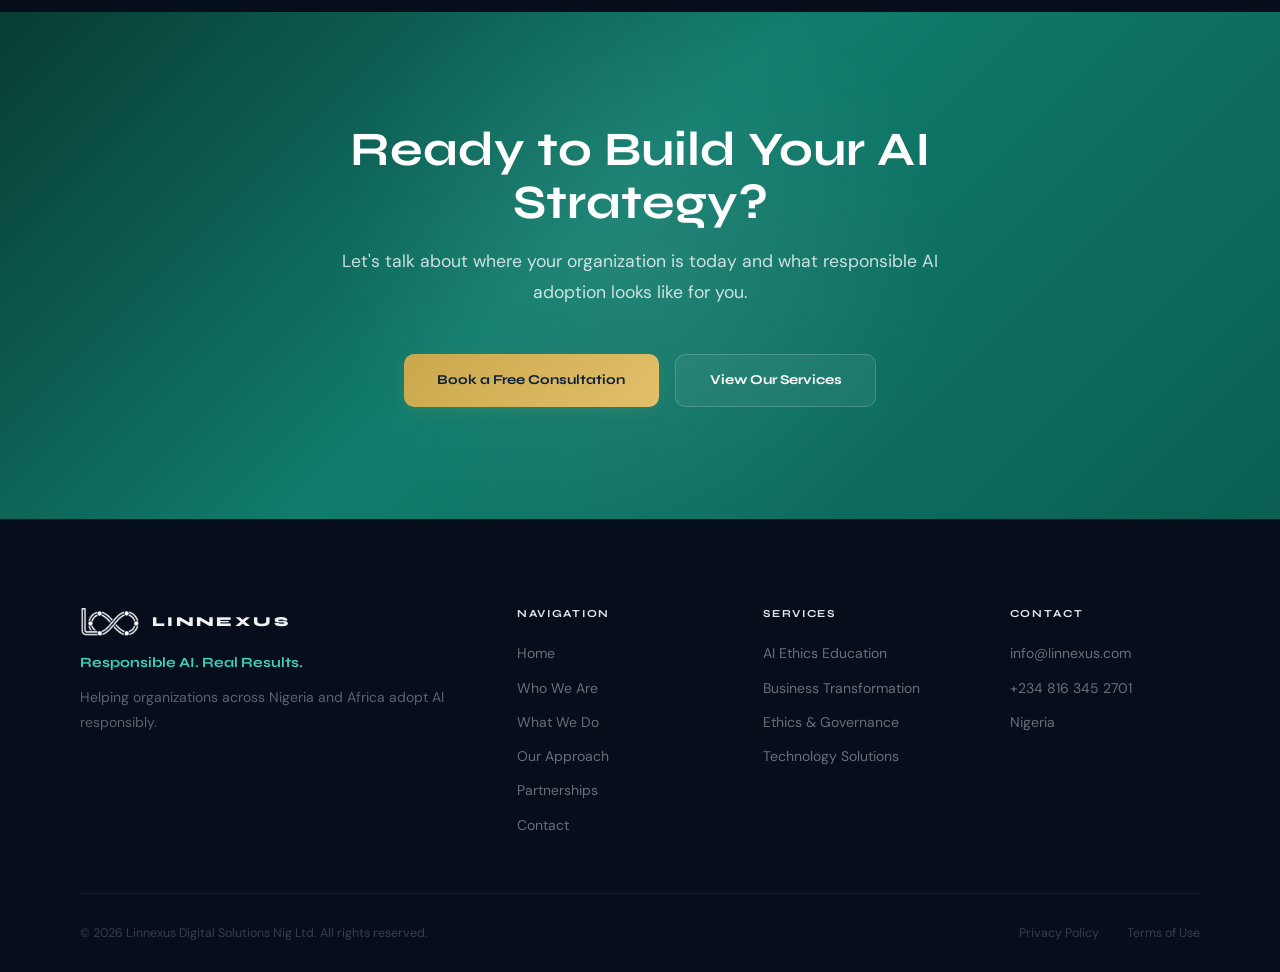
==== commit ec0cf456: "Update favicon across all pages to a proper SVG icon" ====
--- a/index.html
+++ b/index.html
@@ -15,7 +15,8 @@
     integrity="sha512-DTOQO9RWCH3ppGqcWaEA1BIZOC6xxalwEsw9c2QQeAIftl+Vegovlnee1c9QX4TctnWMn13TZye+giMm8e2LwA=="
     crossorigin="anonymous" referrerpolicy="no-referrer" />
   <!-- Favicon and Social Thumbnails -->
-  <link rel="icon" type="image/png" href="images/logo.png" />
+  <link rel="icon" type="image/svg+xml" href="images/favicon.svg" />
+  <link rel="apple-touch-icon" href="images/favicon.svg" />
   <meta property="og:title" content="Linnexus Digital Solutions" />
   <meta property="og:description" content="Responsible AI Consulting & Technology Solutions." />
   <meta property="og:image" content="https://www.linnexus.com/images/og-thumbnail.jpg" />
--- a/style.css
+++ b/style.css
@@ -5,420 +5,2460 @@
 @import url('https://fonts.googleapis.com/css2?family=Syne:wght@400;600;700;800&family=DM+Sans:ital,opsz,wght@0,9..40,300;0,9..40,400;0,9..40,500;1,9..40,300&display=swap');
 
 :root {
-  --navy:      #0B1F3A;
-  --navy-mid:  #0F2847;
+  --navy: #0B1F3A;
+  --navy-mid: #0F2847;
   --navy-deep: #060E1C;
   --navy-card: #0D2240;
-  --navy-glass:rgba(11,31,58,0.6);
-  --teal:      #107C6D;
-  --teal-l:    #14A090;
-  --teal-xl:   #3FCFBD;
-  --teal-dim:  rgba(16,124,109,0.10);
-  --teal-b:    rgba(16,124,109,0.22);
-  --teal-glow: rgba(16,124,109,0.30);
-  --gold:      #C9A84C;
-  --gold-l:    #E2C06A;
-  --gold-dim:  rgba(201,168,76,0.12);
-  --gold-b:    rgba(201,168,76,0.25);
+  --navy-glass: rgba(11, 31, 58, 0.6);
+  --teal: #107C6D;
+  --teal-l: #14A090;
+  --teal-xl: #3FCFBD;
+  --teal-dim: rgba(16, 124, 109, 0.10);
+  --teal-b: rgba(16, 124, 109, 0.22);
+  --teal-glow: rgba(16, 124, 109, 0.30);
+  --gold: #C9A84C;
+  --gold-l: #E2C06A;
+  --gold-dim: rgba(201, 168, 76, 0.12);
+  --gold-b: rgba(201, 168, 76, 0.25);
   /* White section palette */
-  --w-bg:      #F8FAFB;
-  --w-card:    #FFFFFF;
-  --w-border:  #E0EAF2;
-  --w-text:    #0B1F3A;
-  --w-muted:   #5A7590;
+  --w-bg: #F8FAFB;
+  --w-card: #FFFFFF;
+  --w-border: #E0EAF2;
+  --w-text: #0B1F3A;
+  --w-muted: #5A7590;
   /* Typography */
-  --d:        'DM Sans', sans-serif;
-  --s:        'Syne', sans-serif;
+  --d: 'DM Sans', sans-serif;
+  --s: 'Syne', sans-serif;
   /* Misc */
-  --r:    12px;
-  --rl:   20px;
-  --rxl:  28px;
-  --ease: cubic-bezier(0.4,0,0.2,1);
-  --spring: cubic-bezier(0.34,1.56,0.64,1);
-}
-
-*,*::before,*::after{box-sizing:border-box;margin:0;padding:0}
-html{scroll-behavior:smooth}
-body{font-family:var(--d);background:var(--navy);color:#fff;line-height:1.65;overflow-x:hidden;cursor:none}
+  --r: 12px;
+  --rl: 20px;
+  --rxl: 28px;
+  --ease: cubic-bezier(0.4, 0, 0.2, 1);
+  --spring: cubic-bezier(0.34, 1.56, 0.64, 1);
+}
+
+*,
+*::before,
+*::after {
+  box-sizing: border-box;
+  margin: 0;
+  padding: 0
+}
+
+html {
+  scroll-behavior: smooth
+}
+
+body {
+  font-family: var(--d);
+  background: var(--navy);
+  color: #fff;
+  line-height: 1.65;
+  overflow-x: hidden;
+  cursor: none
+}
 
 /* ── CURSOR ── */
-.cur{position:fixed;z-index:9999;pointer-events:none;transform:translate(-50%,-50%)}
-.cur-dot{width:7px;height:7px;border-radius:50%;background:var(--teal-xl);box-shadow:0 0 10px var(--teal)}
-.cur-ring{width:34px;height:34px;border-radius:50%;border:1.5px solid var(--teal-b);top:0;left:0;transition:width .3s var(--ease),height .3s var(--ease),border-color .3s}
-.cur-dot,.cur-ring{position:fixed;pointer-events:none;transform:translate(-50%,-50%);z-index:9999}
+.cur {
+  position: fixed;
+  z-index: 9999;
+  pointer-events: none;
+  transform: translate(-50%, -50%)
+}
+
+.cur-dot {
+  width: 7px;
+  height: 7px;
+  border-radius: 50%;
+  background: var(--teal-xl);
+  box-shadow: 0 0 10px var(--teal)
+}
+
+.cur-ring {
+  width: 34px;
+  height: 34px;
+  border-radius: 50%;
+  border: 1.5px solid var(--teal-b);
+  top: 0;
+  left: 0;
+  transition: width .3s var(--ease), height .3s var(--ease), border-color .3s
+}
+
+.cur-dot,
+.cur-ring {
+  position: fixed;
+  pointer-events: none;
+  transform: translate(-50%, -50%);
+  z-index: 9999
+}
 
 /* ── TYPOGRAPHY ── */
-h1,h2,h3,h4,h5{font-family:var(--s);line-height:1.1}
-h1{font-size:clamp(2.6rem,5.5vw,4.4rem);font-weight:800}
-h2{font-size:clamp(1.9rem,3.5vw,3rem);font-weight:700}
-h3{font-size:1.3rem;font-weight:700}
-h4{font-size:1rem;font-weight:700}
-p{font-size:1rem;line-height:1.8}
-
-.accent{background:linear-gradient(120deg,var(--teal-xl),var(--gold-l));-webkit-background-clip:text;background-clip:text;color:transparent}
-.eyebrow{font-family:var(--s);font-size:.68rem;font-weight:700;letter-spacing:.22em;text-transform:uppercase;display:inline-flex;align-items:center;gap:.7rem;margin-bottom:1rem}
-.eyebrow::before{content:'';width:24px;height:1.5px;flex-shrink:0}
-.eyebrow.teal{color:var(--teal-xl)}.eyebrow.teal::before{background:var(--teal)}
-.eyebrow.gold{color:var(--gold-l)}.eyebrow.gold::before{background:var(--gold)}
-.eyebrow.w-teal{color:var(--teal)}.eyebrow.w-teal::before{background:var(--teal)}
-.eyebrow.center{justify-content:center}.eyebrow.center::before{display:none}
+h1,
+h2,
+h3,
+h4,
+h5 {
+  font-family: var(--s);
+  line-height: 1.1
+}
+
+h1 {
+  font-size: clamp(2.1rem, 5vw, 4.4rem);
+  font-weight: 800
+}
+
+h2 {
+  font-size: clamp(1.6rem, 4vw, 3rem);
+  font-weight: 700
+}
+
+h3 {
+  font-size: 1.3rem;
+  font-weight: 700
+}
+
+h4 {
+  font-size: 1rem;
+  font-weight: 700
+}
+
+p {
+  font-size: 1rem;
+  line-height: 1.8
+}
+
+.accent {
+  background: linear-gradient(120deg, var(--teal-xl), var(--gold-l));
+  -webkit-background-clip: text;
+  background-clip: text;
+  color: transparent
+}
+
+.eyebrow {
+  font-family: var(--s);
+  font-size: .68rem;
+  font-weight: 700;
+  letter-spacing: .22em;
+  text-transform: uppercase;
+  display: inline-flex;
+  align-items: center;
+  gap: .7rem;
+  margin-bottom: 1rem
+}
+
+.eyebrow::before {
+  content: '';
+  width: 24px;
+  height: 1.5px;
+  flex-shrink: 0
+}
+
+.eyebrow.teal {
+  color: var(--teal-xl)
+}
+
+.eyebrow.teal::before {
+  background: var(--teal)
+}
+
+.eyebrow.gold {
+  color: var(--gold-l)
+}
+
+.eyebrow.gold::before {
+  background: var(--gold)
+}
+
+.eyebrow.w-teal {
+  color: var(--teal)
+}
+
+.eyebrow.w-teal::before {
+  background: var(--teal)
+}
+
+.eyebrow.center {
+  justify-content: center
+}
+
+.eyebrow.center::before {
+  display: none
+}
 
 /* ── LAYOUT ── */
-.wrap{max-width:1200px;margin:0 auto;padding:0 2.5rem}
-.pad{padding:7rem 0}
-.pad-sm{padding:4.5rem 0}
-.s-head{margin-bottom:3.5rem}
-.s-head.c{text-align:center}
-.s-head.c p{max-width:560px;margin:.75rem auto 0;color:rgba(255,255,255,.6)}
-.s-head p{margin-top:.75rem;max-width:540px;color:rgba(255,255,255,.6)}
+.wrap {
+  max-width: 1200px;
+  margin: 0 auto;
+  padding: 0 2.5rem
+}
+
+.pad {
+  padding: 7rem 0
+}
+
+.pad-sm {
+  padding: 4.5rem 0
+}
+
+.s-head {
+  margin-bottom: 3.5rem
+}
+
+.s-head.c {
+  text-align: center
+}
+
+.s-head.c p {
+  max-width: 560px;
+  margin: .75rem auto 0;
+  color: rgba(255, 255, 255, .6)
+}
+
+.s-head p {
+  margin-top: .75rem;
+  max-width: 540px;
+  color: rgba(255, 255, 255, .6)
+}
 
 /* ─── DARK SECTION (default) ─── */
-.sect{background:var(--navy)}
-.sect-deep{background:var(--navy-deep)}
-.sect-mid{background:var(--navy-mid)}
+.sect {
+  background: var(--navy)
+}
+
+.sect-deep {
+  background: var(--navy-deep)
+}
+
+.sect-mid {
+  background: var(--navy-mid)
+}
 
 /* ─── WHITE SECTION ─── */
-.sect-white{background:var(--w-bg)}
-.sect-white h2,.sect-white h3,.sect-white h4{color:var(--w-text)}
-.sect-white p{color:var(--w-muted)}
-.sect-white .s-head p{color:var(--w-muted)}
-.sect-white .s-head.c p{color:var(--w-muted)}
+.sect-white {
+  background: var(--w-bg)
+}
+
+.sect-white h2,
+.sect-white h3,
+.sect-white h4 {
+  color: var(--w-text)
+}
+
+.sect-white p {
+  color: var(--w-muted)
+}
+
+.sect-white .s-head p {
+  color: var(--w-muted)
+}
+
+.sect-white .s-head.c p {
+  color: var(--w-muted)
+}
 
 /* ── NAV ── */
-.nav{position:fixed;top:0;left:0;right:0;z-index:900;padding:0 2.5rem;transition:all .4s var(--ease)}
-.nav.scrolled{background:rgba(6,14,28,.92);backdrop-filter:blur(28px);box-shadow:0 1px 0 rgba(16,124,109,.15),0 4px 24px rgba(0,0,0,.35)}
-.nav-in{max-width:1200px;margin:0 auto;display:flex;align-items:center;justify-content:space-between;height:76px}
+.nav {
+  position: fixed;
+  top: 0;
+  left: 0;
+  right: 0;
+  z-index: 900;
+  padding: 0 2.5rem;
+  transition: all .4s var(--ease)
+}
+
+.nav.scrolled {
+  background: rgba(6, 14, 28, .92);
+  backdrop-filter: blur(28px);
+  box-shadow: 0 1px 0 rgba(16, 124, 109, .15), 0 4px 24px rgba(0, 0, 0, .35)
+}
+
+.nav-in {
+  max-width: 1200px;
+  margin: 0 auto;
+  display: flex;
+  align-items: center;
+  justify-content: space-between;
+  height: 76px
+}
 
 /* LOGO */
-.logo{display:flex;align-items:center;gap:12px;text-decoration:none}
-.logo-img{height:28px;width:auto;transition:transform .4s var(--spring),filter .3s}
-.logo:hover .logo-img{transform:scale(1.06) rotate(-3deg)}
-.logo-text{font-family:var(--s);font-weight:800;font-size:.85rem;letter-spacing:.18em;color:rgba(255,255,255,.95);transition:color .3s}
-
-.nav-links{display:flex;align-items:center;gap:2.2rem;list-style:none}
-.nav-links a{font-family:var(--s);font-size:.75rem;font-weight:600;letter-spacing:.06em;color:rgba(255,255,255,.65);text-decoration:none;transition:color .3s;position:relative;padding-bottom:3px}
-.nav-links a::after{content:'';position:absolute;bottom:0;left:0;right:0;height:1.5px;background:linear-gradient(90deg,var(--teal),var(--gold));transform:scaleX(0);transform-origin:left;transition:transform .35s var(--ease)}
-.nav-links a:hover,.nav-links a.active{color:#fff}
-.nav-links a:hover::after,.nav-links a.active::after{transform:scaleX(1)}
-.nav-cta{background:linear-gradient(135deg,var(--teal),var(--teal-l))!important;color:#fff!important;padding:.5rem 1.35rem!important;border-radius:8px!important;box-shadow:0 4px 16px var(--teal-glow)!important;transition:transform .3s var(--spring),box-shadow .3s!important}
-.nav-cta::after{display:none!important}
-.nav-cta:hover{transform:translateY(-2px)!important;box-shadow:0 8px 26px var(--teal-glow)!important;color:#fff!important}
-.hamburger{display:none;flex-direction:column;gap:5px;background:none;border:none;cursor:none;padding:4px}
-.hamburger span{display:block;width:24px;height:2px;border-radius:2px;background:rgba(255,255,255,.8);transition:all .3s}
-.mob-menu{display:none;position:fixed;inset:0;z-index:800;background:rgba(6,14,28,.98);backdrop-filter:blur(24px);padding:7rem 2.5rem 2rem;flex-direction:column}
-.mob-menu.open{display:flex}
-.mob-menu ul{list-style:none;display:flex;flex-direction:column;gap:1.5rem}
-.mob-menu a{font-family:var(--s);font-size:1.7rem;font-weight:700;color:rgba(255,255,255,.9);text-decoration:none;transition:color .3s}
-.mob-menu a:hover{color:var(--teal-xl)}
+.logo {
+  display: flex;
+  align-items: center;
+  gap: 12px;
+  text-decoration: none
+}
+
+.logo-img {
+  height: 28px;
+  width: auto;
+  transition: transform .4s var(--spring), filter .3s
+}
+
+.logo:hover .logo-img {
+  transform: scale(1.06) rotate(-3deg)
+}
+
+.logo-text {
+  font-family: var(--s);
+  font-weight: 800;
+  font-size: .85rem;
+  letter-spacing: .18em;
+  color: rgba(255, 255, 255, .95);
+  transition: color .3s
+}
+
+.nav-links {
+  display: flex;
+  align-items: center;
+  gap: 2.2rem;
+  list-style: none
+}
+
+.nav-links a {
+  font-family: var(--s);
+  font-size: .75rem;
+  font-weight: 600;
+  letter-spacing: .06em;
+  color: rgba(255, 255, 255, .65);
+  text-decoration: none;
+  transition: color .3s;
+  position: relative;
+  padding-bottom: 3px
+}
+
+.nav-links a::after {
+  content: '';
+  position: absolute;
+  bottom: 0;
+  left: 0;
+  right: 0;
+  height: 1.5px;
+  background: linear-gradient(90deg, var(--teal), var(--gold));
+  transform: scaleX(0);
+  transform-origin: left;
+  transition: transform .35s var(--ease)
+}
+
+.nav-links a:hover,
+.nav-links a.active {
+  color: #fff
+}
+
+.nav-links a:hover::after,
+.nav-links a.active::after {
+  transform: scaleX(1)
+}
+
+.nav-cta {
+  background: linear-gradient(135deg, var(--teal), var(--teal-l)) !important;
+  color: #fff !important;
+  padding: .5rem 1.35rem !important;
+  border-radius: 8px !important;
+  box-shadow: 0 4px 16px var(--teal-glow) !important;
+  transition: transform .3s var(--spring), box-shadow .3s !important
+}
+
+.nav-cta::after {
+  display: none !important
+}
+
+.nav-cta:hover {
+  transform: translateY(-2px) !important;
+  box-shadow: 0 8px 26px var(--teal-glow) !important;
+  color: #fff !important
+}
+
+.hamburger {
+  display: none;
+  flex-direction: column;
+  gap: 5px;
+  background: none;
+  border: none;
+  cursor: none;
+  padding: 4px
+}
+
+.hamburger span {
+  display: block;
+  width: 24px;
+  height: 2px;
+  border-radius: 2px;
+  background: rgba(255, 255, 255, .8);
+  transition: all .3s
+}
+
+.mob-menu {
+  display: none;
+  position: fixed;
+  inset: 0;
+  z-index: 800;
+  background: rgba(6, 14, 28, .98);
+  backdrop-filter: blur(24px);
+  padding: 7rem 2.5rem 2rem;
+  flex-direction: column
+}
+
+.mob-menu.open {
+  display: flex
+}
+
+.mob-menu ul {
+  list-style: none;
+  display: flex;
+  flex-direction: column;
+  gap: 1.5rem
+}
+
+.mob-menu a {
+  font-family: var(--s);
+  font-size: 1.7rem;
+  font-weight: 700;
+  color: rgba(255, 255, 255, .9);
+  text-decoration: none;
+  transition: color .3s
+}
+
+.mob-menu a:hover {
+  color: var(--teal-xl)
+}
 
 /* ── BUTTONS ── */
-.btn{display:inline-flex;align-items:center;gap:.55rem;font-family:var(--s);font-size:.85rem;font-weight:700;text-decoration:none;border:none;cursor:none;border-radius:10px;padding:.9rem 2.1rem;transition:transform .3s var(--spring),box-shadow .3s,background .3s}
-.btn-teal{background:linear-gradient(135deg,var(--teal),var(--teal-l));color:#fff;box-shadow:0 4px 18px var(--teal-glow)}
-.btn-teal:hover{transform:translateY(-3px);box-shadow:0 10px 30px var(--teal-glow)}
-.btn-gold{background:linear-gradient(135deg,var(--gold),var(--gold-l));color:var(--navy);box-shadow:0 4px 18px var(--gold-dim)}
-.btn-gold:hover{transform:translateY(-3px);box-shadow:0 10px 30px rgba(201,168,76,.4)}
-.btn-ghost{background:rgba(255,255,255,.06);color:#fff;border:1.5px solid rgba(255,255,255,.18);backdrop-filter:blur(8px)}
-.btn-ghost:hover{background:rgba(255,255,255,.12);border-color:rgba(255,255,255,.5);transform:translateY(-3px)}
-.btn-outline-w{background:transparent;color:var(--w-text);border:2px solid var(--w-text)}
-.btn-outline-w:hover{background:var(--w-text);color:#fff;transform:translateY(-3px)}
-.link-arr{display:inline-flex;align-items:center;gap:.5rem;color:var(--teal-xl);font-family:var(--s);font-size:.88rem;font-weight:700;text-decoration:none;transition:gap .3s,color .3s;cursor:none}
-.link-arr:hover{gap:.85rem;color:var(--gold-l)}
-.link-arr-w{display:inline-flex;align-items:center;gap:.5rem;color:var(--teal);font-family:var(--s);font-size:.88rem;font-weight:700;text-decoration:none;transition:gap .3s,color .3s;cursor:none}
-.link-arr-w:hover{gap:.85rem;color:var(--navy)}
+.btn {
+  display: inline-flex;
+  align-items: center;
+  gap: .55rem;
+  font-family: var(--s);
+  font-size: .85rem;
+  font-weight: 700;
+  text-decoration: none;
+  border: none;
+  cursor: none;
+  border-radius: 10px;
+  padding: .9rem 2.1rem;
+  transition: transform .3s var(--spring), box-shadow .3s, background .3s
+}
+
+.btn-teal {
+  background: linear-gradient(135deg, var(--teal), var(--teal-l));
+  color: #fff;
+  box-shadow: 0 4px 18px var(--teal-glow)
+}
+
+.btn-teal:hover {
+  transform: translateY(-3px);
+  box-shadow: 0 10px 30px var(--teal-glow)
+}
+
+.btn-gold {
+  background: linear-gradient(135deg, var(--gold), var(--gold-l));
+  color: var(--navy);
+  box-shadow: 0 4px 18px var(--gold-dim)
+}
+
+.btn-gold:hover {
+  transform: translateY(-3px);
+  box-shadow: 0 10px 30px rgba(201, 168, 76, .4)
+}
+
+.btn-ghost {
+  background: rgba(255, 255, 255, .06);
+  color: #fff;
+  border: 1.5px solid rgba(255, 255, 255, .18);
+  backdrop-filter: blur(8px)
+}
+
+.btn-ghost:hover {
+  background: rgba(255, 255, 255, .12);
+  border-color: rgba(255, 255, 255, .5);
+  transform: translateY(-3px)
+}
+
+.btn-outline-w {
+  background: transparent;
+  color: var(--w-text);
+  border: 2px solid var(--w-text)
+}
+
+.btn-outline-w:hover {
+  background: var(--w-text);
+  color: #fff;
+  transform: translateY(-3px)
+}
+
+.link-arr {
+  display: inline-flex;
+  align-items: center;
+  gap: .5rem;
+  color: var(--teal-xl);
+  font-family: var(--s);
+  font-size: .88rem;
+  font-weight: 700;
+  text-decoration: none;
+  transition: gap .3s, color .3s;
+  cursor: none
+}
+
+.link-arr:hover {
+  gap: .85rem;
+  color: var(--gold-l)
+}
+
+.link-arr-w {
+  display: inline-flex;
+  align-items: center;
+  gap: .5rem;
+  color: var(--teal);
+  font-family: var(--s);
+  font-size: .88rem;
+  font-weight: 700;
+  text-decoration: none;
+  transition: gap .3s, color .3s;
+  cursor: none
+}
+
+.link-arr-w:hover {
+  gap: .85rem;
+  color: var(--navy)
+}
 
 /* ── HERO ── */
-.hero{min-height:100vh;display:grid;grid-template-columns:1fr 1fr;align-items:center;gap:4rem;max-width:1200px;margin:0 auto;padding:10rem 2.5rem 5rem;position:relative;z-index:1}
+.hero {
+  min-height: 100vh;
+  display: grid;
+  grid-template-columns: 1fr 1fr;
+  align-items: center;
+  gap: 4rem;
+  max-width: 1200px;
+  margin: 0 auto;
+  padding: 10rem 2.5rem 5rem;
+  position: relative;
+  z-index: 1
+}
+
 /* fixed bg layer */
-.hero-bg{position:fixed;inset:0;z-index:-3;background:var(--navy-deep)}
-.hero-img-bg{position:fixed;inset:0;z-index:-2;background-image:url('images/hero-bg.jpg');background-size:cover;background-position:center;opacity:.07;animation:bgDrift 24s ease-in-out infinite alternate}
-@keyframes bgDrift{from{transform:scale(1)}to{transform:scale(1.05)}}
-.hero-grid-lines{position:fixed;inset:0;z-index:-2;pointer-events:none;background-image:linear-gradient(rgba(16,124,109,0.05) 1px,transparent 1px),linear-gradient(90deg,rgba(16,124,109,0.05) 1px,transparent 1px);background-size:72px 72px;mask-image:radial-gradient(ellipse 80% 60% at 50% 40%,black,transparent)}
-.hero-orb-1{position:fixed;width:600px;height:600px;border-radius:50%;background:radial-gradient(circle,rgba(16,124,109,.18),transparent 65%);top:-160px;right:-100px;filter:blur(80px);z-index:-2;animation:o1 14s ease-in-out infinite alternate;pointer-events:none}
-.hero-orb-2{position:fixed;width:400px;height:400px;border-radius:50%;background:radial-gradient(circle,rgba(201,168,76,.08),transparent 65%);bottom:80px;left:-80px;filter:blur(100px);z-index:-2;animation:o2 18s ease-in-out infinite alternate;pointer-events:none}
-@keyframes o1{from{transform:translate(0,0)}to{transform:translate(50px,40px)}}
-@keyframes o2{from{transform:translate(0,0)}to{transform:translate(-30px,30px)}}
-#particles{position:fixed;inset:0;z-index:-1;pointer-events:none}
-
-.badge{display:inline-flex;align-items:center;gap:.55rem;font-family:var(--s);font-size:.68rem;font-weight:700;letter-spacing:.18em;text-transform:uppercase;color:var(--teal-xl);border:1px solid var(--teal-b);background:rgba(16,124,109,.08);padding:.45rem 1.2rem;border-radius:999px;margin-bottom:2rem;backdrop-filter:blur(6px);animation:badgePop .6s var(--spring) both}
-.badge-dot{width:7px;height:7px;border-radius:50%;background:var(--teal-xl);box-shadow:0 0 8px var(--teal-xl);animation:blink 2s ease-in-out infinite}
-@keyframes badgePop{from{opacity:0;transform:translateY(10px) scale(.9)}to{opacity:1;transform:none}}
-@keyframes blink{0%,100%{opacity:1;transform:scale(1)}50%{opacity:.5;transform:scale(1.5)}}
-.hero-title{color:#fff;margin-bottom:1.6rem}
-.hero-sub{font-size:1.08rem;color:rgba(255,255,255,.62);margin-bottom:2.8rem;max-width:480px}
-.hero-btns{display:flex;gap:1rem;flex-wrap:wrap;margin-bottom:3rem}
-.hero-scroll{display:flex;align-items:center;gap:.8rem;font-family:var(--s);font-size:.65rem;letter-spacing:.14em;text-transform:uppercase;color:rgba(255,255,255,.28)}
-.scroll-ln{width:1.5px;height:36px;background:linear-gradient(to bottom,var(--teal),transparent);animation:scrollLn 2.2s ease-in-out infinite}
-@keyframes scrollLn{0%,100%{opacity:1;transform:scaleY(1)}50%{opacity:.3;transform:scaleY(.4)}}
+.hero-bg {
+  position: fixed;
+  inset: 0;
+  z-index: -3;
+  background: var(--navy-deep)
+}
+
+.hero-img-bg {
+  position: fixed;
+  inset: 0;
+  z-index: -2;
+  background-image: url('images/hero-bg.jpg');
+  background-size: cover;
+  background-position: center;
+  opacity: .07;
+  animation: bgDrift 24s ease-in-out infinite alternate
+}
+
+@keyframes bgDrift {
+  from {
+    transform: scale(1)
+  }
+
+  to {
+    transform: scale(1.05)
+  }
+}
+
+.hero-grid-lines {
+  position: fixed;
+  inset: 0;
+  z-index: -2;
+  pointer-events: none;
+  background-image: linear-gradient(rgba(16, 124, 109, 0.05) 1px, transparent 1px), linear-gradient(90deg, rgba(16, 124, 109, 0.05) 1px, transparent 1px);
+  background-size: 72px 72px;
+  mask-image: radial-gradient(ellipse 80% 60% at 50% 40%, black, transparent)
+}
+
+.hero-orb-1 {
+  position: fixed;
+  width: 600px;
+  height: 600px;
+  border-radius: 50%;
+  background: radial-gradient(circle, rgba(16, 124, 109, .18), transparent 65%);
+  top: -160px;
+  right: -100px;
+  filter: blur(80px);
+  z-index: -2;
+  animation: o1 14s ease-in-out infinite alternate;
+  pointer-events: none
+}
+
+.hero-orb-2 {
+  position: fixed;
+  width: 400px;
+  height: 400px;
+  border-radius: 50%;
+  background: radial-gradient(circle, rgba(201, 168, 76, .08), transparent 65%);
+  bottom: 80px;
+  left: -80px;
+  filter: blur(100px);
+  z-index: -2;
+  animation: o2 18s ease-in-out infinite alternate;
+  pointer-events: none
+}
+
+@keyframes o1 {
+  from {
+    transform: translate(0, 0)
+  }
+
+  to {
+    transform: translate(50px, 40px)
+  }
+}
+
+@keyframes o2 {
+  from {
+    transform: translate(0, 0)
+  }
+
+  to {
+    transform: translate(-30px, 30px)
+  }
+}
+
+#particles {
+  position: fixed;
+  inset: 0;
+  z-index: -1;
+  pointer-events: none
+}
+
+.badge {
+  display: inline-flex;
+  align-items: center;
+  gap: .55rem;
+  font-family: var(--s);
+  font-size: .68rem;
+  font-weight: 700;
+  letter-spacing: .18em;
+  text-transform: uppercase;
+  color: var(--teal-xl);
+  border: 1px solid var(--teal-b);
+  background: rgba(16, 124, 109, .08);
+  padding: .45rem 1.2rem;
+  border-radius: 999px;
+  margin-bottom: 2rem;
+  backdrop-filter: blur(6px);
+  animation: badgePop .6s var(--spring) both
+}
+
+.badge-dot {
+  width: 7px;
+  height: 7px;
+  border-radius: 50%;
+  background: var(--teal-xl);
+  box-shadow: 0 0 8px var(--teal-xl);
+  animation: blink 2s ease-in-out infinite
+}
+
+@keyframes badgePop {
+  from {
+    opacity: 0;
+    transform: translateY(10px) scale(.9)
+  }
+
+  to {
+    opacity: 1;
+    transform: none
+  }
+}
+
+@keyframes blink {
+
+  0%,
+  100% {
+    opacity: 1;
+    transform: scale(1)
+  }
+
+  50% {
+    opacity: .5;
+    transform: scale(1.5)
+  }
+}
+
+.hero-title {
+  color: #fff;
+  margin-bottom: 1.6rem
+}
+
+.hero-sub {
+  font-size: 1.08rem;
+  color: rgba(255, 255, 255, .62);
+  margin-bottom: 2.8rem;
+  max-width: 480px
+}
+
+.hero-btns {
+  display: flex;
+  gap: 1rem;
+  flex-wrap: wrap;
+  margin-bottom: 3rem
+}
+
+.hero-scroll {
+  display: flex;
+  align-items: center;
+  gap: .8rem;
+  font-family: var(--s);
+  font-size: .65rem;
+  letter-spacing: .14em;
+  text-transform: uppercase;
+  color: rgba(255, 255, 255, .28)
+}
+
+.scroll-ln {
+  width: 1.5px;
+  height: 36px;
+  background: linear-gradient(to bottom, var(--teal), transparent);
+  animation: scrollLn 2.2s ease-in-out infinite
+}
+
+@keyframes scrollLn {
+
+  0%,
+  100% {
+    opacity: 1;
+    transform: scaleY(1)
+  }
+
+  50% {
+    opacity: .3;
+    transform: scaleY(.4)
+  }
+}
 
 /* Hero visual — photo card */
-.hero-card{position:relative;border-radius:var(--rxl);overflow:hidden;box-shadow:0 30px 80px rgba(0,0,0,.5),0 0 60px rgba(16,124,109,.18);animation:cardFloat 7s ease-in-out infinite alternate;border:1px solid rgba(255,255,255,.1)}
-.hero-card img{width:100%;height:460px;object-fit:cover;display:block}
-.hero-card-overlay{position:absolute;bottom:0;left:0;right:0;background:linear-gradient(to top,rgba(6,14,28,.9) 0%,transparent 55%);padding:2.2rem 2rem 1.8rem}
-.hero-card::after{content:'';position:absolute;inset:0;border:1px solid rgba(255,255,255,.08);border-radius:var(--rxl);pointer-events:none}
-.hero-card-tag{display:inline-flex;align-items:center;gap:.45rem;font-family:var(--s);font-size:.65rem;font-weight:700;letter-spacing:.14em;text-transform:uppercase;color:var(--teal-xl);margin-bottom:.55rem}
-.hero-card-tag-dot{width:5px;height:5px;border-radius:50%;background:var(--teal-xl);animation:blink 2s ease-in-out infinite}
-.hero-card-title{font-family:var(--s);font-size:1.05rem;font-weight:700;color:#fff;line-height:1.35}
-.hero-chip{position:absolute;top:1.4rem;right:1.4rem;background:rgba(6,14,28,.78);backdrop-filter:blur(14px);border:1px solid rgba(255,255,255,.1);border-radius:var(--r);padding:1rem 1.1rem;display:flex;flex-direction:column;gap:.8rem}
-.hstat{display:flex;flex-direction:column;align-items:center}
-.hstat-n{font-family:var(--s);font-size:1.5rem;font-weight:800;color:#fff;line-height:1}
-.hstat-l{font-size:.58rem;color:rgba(255,255,255,.4);text-align:center;margin-top:2px}
-@keyframes cardFloat{from{transform:translateY(0) rotate(-.6deg)}to{transform:translateY(-16px) rotate(.6deg)}}
+.hero-card {
+  position: relative;
+  border-radius: var(--rxl);
+  overflow: hidden;
+  box-shadow: 0 30px 80px rgba(0, 0, 0, .5), 0 0 60px rgba(16, 124, 109, .18);
+  animation: cardFloat 7s ease-in-out infinite alternate;
+  border: 1px solid rgba(255, 255, 255, .1)
+}
+
+.hero-card img {
+  width: 100%;
+  height: 460px;
+  object-fit: cover;
+  display: block
+}
+
+.hero-card-overlay {
+  position: absolute;
+  bottom: 0;
+  left: 0;
+  right: 0;
+  background: linear-gradient(to top, rgba(6, 14, 28, .9) 0%, transparent 55%);
+  padding: 2.2rem 2rem 1.8rem
+}
+
+.hero-card::after {
+  content: '';
+  position: absolute;
+  inset: 0;
+  border: 1px solid rgba(255, 255, 255, .08);
+  border-radius: var(--rxl);
+  pointer-events: none
+}
+
+.hero-card-tag {
+  display: inline-flex;
+  align-items: center;
+  gap: .45rem;
+  font-family: var(--s);
+  font-size: .65rem;
+  font-weight: 700;
+  letter-spacing: .14em;
+  text-transform: uppercase;
+  color: var(--teal-xl);
+  margin-bottom: .55rem
+}
+
+.hero-card-tag-dot {
+  width: 5px;
+  height: 5px;
+  border-radius: 50%;
+  background: var(--teal-xl);
+  animation: blink 2s ease-in-out infinite
+}
+
+.hero-card-title {
+  font-family: var(--s);
+  font-size: 1.05rem;
+  font-weight: 700;
+  color: #fff;
+  line-height: 1.35
+}
+
+.hero-chip {
+  position: absolute;
+  top: 1.4rem;
+  right: 1.4rem;
+  background: rgba(6, 14, 28, .78);
+  backdrop-filter: blur(14px);
+  border: 1px solid rgba(255, 255, 255, .1);
+  border-radius: var(--r);
+  padding: 1rem 1.1rem;
+  display: flex;
+  flex-direction: column;
+  gap: .8rem
+}
+
+.hstat {
+  display: flex;
+  flex-direction: column;
+  align-items: center
+}
+
+.hstat-n {
+  font-family: var(--s);
+  font-size: 1.5rem;
+  font-weight: 800;
+  color: #fff;
+  line-height: 1
+}
+
+.hstat-l {
+  font-size: .58rem;
+  color: rgba(255, 255, 255, .4);
+  text-align: center;
+  margin-top: 2px
+}
+
+@keyframes cardFloat {
+  from {
+    transform: translateY(0) rotate(-.6deg)
+  }
+
+  to {
+    transform: translateY(-16px) rotate(.6deg)
+  }
+}
 
 /* ── STATS BAND ── */
-.stats-band{padding:4.5rem 0;background:var(--navy-deep);border-top:1px solid rgba(16,124,109,.12);border-bottom:1px solid rgba(16,124,109,.12)}
-.stats-row{display:grid;grid-template-columns:repeat(4,1fr);gap:2rem;text-align:center}
-.stat-n{font-family:var(--s);font-size:3.4rem;font-weight:800;background:linear-gradient(120deg,#fff,var(--teal-xl));-webkit-background-clip:text;background-clip:text;color:transparent;line-height:1;display:block;margin-bottom:.35rem}
-.stat-l{font-family:var(--s);font-size:.8rem;font-weight:600;letter-spacing:.06em;color:rgba(255,255,255,.4)}
+.stats-band {
+  padding: 4.5rem 0;
+  background: var(--navy-deep);
+  border-top: 1px solid rgba(16, 124, 109, .12);
+  border-bottom: 1px solid rgba(16, 124, 109, .12)
+}
+
+.stats-row {
+  display: grid;
+  grid-template-columns: repeat(4, 1fr);
+  gap: 2rem;
+  text-align: center
+}
+
+.stat-n {
+  font-family: var(--s);
+  font-size: 3.4rem;
+  font-weight: 800;
+  background: linear-gradient(120deg, #fff, var(--teal-xl));
+  -webkit-background-clip: text;
+  background-clip: text;
+  color: transparent;
+  line-height: 1;
+  display: block;
+  margin-bottom: .35rem
+}
+
+.stat-l {
+  font-family: var(--s);
+  font-size: .8rem;
+  font-weight: 600;
+  letter-spacing: .06em;
+  color: rgba(255, 255, 255, .4)
+}
 
 /* ── SPLIT LAYOUT ── */
-.split{display:grid;grid-template-columns:1fr 1fr;gap:5rem;align-items:center}
-.split-text h2{margin-bottom:1.2rem}
-.split-text p{margin-bottom:1rem;color:rgba(255,255,255,.62)}
+.split {
+  display: grid;
+  grid-template-columns: 1fr 1fr;
+  gap: 5rem;
+  align-items: center
+}
+
+.split-text h2 {
+  margin-bottom: 1.2rem
+}
+
+.split-text p {
+  margin-bottom: 1rem;
+  color: rgba(255, 255, 255, .62)
+}
+
 /* white section split */
-.sect-white .split-text p{color:var(--w-muted)}
+.sect-white .split-text p {
+  color: var(--w-muted)
+}
 
 /* ── CARDS ── */
 /* Dark glass card */
-.glass-card{background:rgba(255,255,255,.04);border:1px solid rgba(255,255,255,.08);border-radius:var(--rl);padding:1.8rem;transition:all .35s var(--ease);backdrop-filter:blur(8px)}
-.glass-card:hover{background:rgba(255,255,255,.08);border-color:var(--teal-b);transform:translateY(-5px);box-shadow:0 20px 50px rgba(0,0,0,.3),0 0 30px var(--teal-glow)}
-.glass-card h4{color:#fff;margin-bottom:.55rem}
-.glass-card p{font-size:.9rem;color:rgba(255,255,255,.55)}
+.glass-card {
+  background: rgba(255, 255, 255, .04);
+  border: 1px solid rgba(255, 255, 255, .08);
+  border-radius: var(--rl);
+  padding: 1.8rem;
+  transition: all .35s var(--ease);
+  backdrop-filter: blur(8px)
+}
+
+.glass-card:hover {
+  background: rgba(255, 255, 255, .08);
+  border-color: var(--teal-b);
+  transform: translateY(-5px);
+  box-shadow: 0 20px 50px rgba(0, 0, 0, .3), 0 0 30px var(--teal-glow)
+}
+
+.glass-card h4 {
+  color: #fff;
+  margin-bottom: .55rem
+}
+
+.glass-card p {
+  font-size: .9rem;
+  color: rgba(255, 255, 255, .55)
+}
 
 /* White card (for white sections) */
-.w-card{background:#fff;border:1px solid var(--w-border);border-radius:var(--rl);padding:2rem;box-shadow:0 4px 20px rgba(11,31,58,.08);transition:all .4s var(--ease)}
-.w-card:hover{box-shadow:0 14px 42px rgba(11,31,58,.14);transform:translateY(-6px);border-color:rgba(16,124,109,.25)}
-.w-card::before{content:'';display:block;height:3px;border-radius:3px 3px 0 0;background:linear-gradient(90deg,var(--teal),var(--gold));margin:-2rem -2rem 1.5rem;border-radius:var(--rl) var(--rl) 0 0}
-.w-card h4{color:var(--w-text);margin-bottom:.55rem}
-.w-card p{font-size:.9rem;color:var(--w-muted)}
+.w-card {
+  background: #fff;
+  border: 1px solid var(--w-border);
+  border-radius: var(--rl);
+  padding: 2rem;
+  box-shadow: 0 4px 20px rgba(11, 31, 58, .08);
+  transition: all .4s var(--ease)
+}
+
+.w-card:hover {
+  box-shadow: 0 14px 42px rgba(11, 31, 58, .14);
+  transform: translateY(-6px);
+  border-color: rgba(16, 124, 109, .25)
+}
+
+.w-card::before {
+  content: '';
+  display: block;
+  height: 3px;
+  border-radius: 3px 3px 0 0;
+  background: linear-gradient(90deg, var(--teal), var(--gold));
+  margin: -2rem -2rem 1.5rem;
+  border-radius: var(--rl) var(--rl) 0 0
+}
+
+.w-card h4 {
+  color: var(--w-text);
+  margin-bottom: .55rem
+}
+
+.w-card p {
+  font-size: .9rem;
+  color: var(--w-muted)
+}
 
 /* Pillar card — icon + text row */
-.pillar{background:rgba(255,255,255,.04);border:1px solid rgba(255,255,255,.08);border-radius:var(--r);padding:1.5rem;display:flex;align-items:flex-start;gap:1rem;transition:all .3s var(--ease)}
-.pillar:hover{background:rgba(16,124,109,.12);border-color:var(--teal-b);transform:translateX(6px)}
-.p-icon{width:42px;height:42px;border-radius:10px;background:var(--teal-dim);border:1px solid var(--teal-b);display:flex;align-items:center;justify-content:center;flex-shrink:0;transition:transform .3s var(--spring)}
-.pillar:hover .p-icon{transform:scale(1.12) rotate(-6deg)}
-.pillar h4{color:#fff;margin-bottom:.3rem}
-.pillar p{font-size:.88rem;color:rgba(255,255,255,.5)}
+.pillar {
+  background: rgba(255, 255, 255, .04);
+  border: 1px solid rgba(255, 255, 255, .08);
+  border-radius: var(--r);
+  padding: 1.5rem;
+  display: flex;
+  align-items: flex-start;
+  gap: 1rem;
+  transition: all .3s var(--ease)
+}
+
+.pillar:hover {
+  background: rgba(16, 124, 109, .12);
+  border-color: var(--teal-b);
+  transform: translateX(6px)
+}
+
+.p-icon {
+  width: 42px;
+  height: 42px;
+  border-radius: 10px;
+  background: var(--teal-dim);
+  border: 1px solid var(--teal-b);
+  display: flex;
+  align-items: center;
+  justify-content: center;
+  flex-shrink: 0;
+  transition: transform .3s var(--spring)
+}
+
+.pillar:hover .p-icon {
+  transform: scale(1.12) rotate(-6deg)
+}
+
+.pillar h4 {
+  color: #fff;
+  margin-bottom: .3rem
+}
+
+.pillar p {
+  font-size: .88rem;
+  color: rgba(255, 255, 255, .5)
+}
 
 /* Service card */
-.svc-card{background:rgba(255,255,255,.04);border:1px solid rgba(255,255,255,.08);border-radius:var(--rxl);overflow:hidden;transition:all .4s var(--ease)}
-.svc-card:hover{transform:translateY(-8px);box-shadow:0 30px 70px rgba(0,0,0,.4),0 0 40px var(--teal-glow);border-color:var(--teal-b)}
-.svc-img{aspect-ratio:16/10;overflow:hidden;position:relative}
-.svc-img img{width:100%;height:100%;object-fit:cover;display:block;transition:transform .7s var(--ease)}
-.svc-card:hover .svc-img img{transform:scale(1.07)}
+.svc-card {
+  background: rgba(255, 255, 255, .04);
+  border: 1px solid rgba(255, 255, 255, .08);
+  border-radius: var(--rxl);
+  overflow: hidden;
+  transition: all .4s var(--ease)
+}
+
+.svc-card:hover {
+  transform: translateY(-8px);
+  box-shadow: 0 30px 70px rgba(0, 0, 0, .4), 0 0 40px var(--teal-glow);
+  border-color: var(--teal-b)
+}
+
+.svc-img {
+  aspect-ratio: 16/10;
+  overflow: hidden;
+  position: relative
+}
+
+.svc-img img {
+  width: 100%;
+  height: 100%;
+  object-fit: cover;
+  display: block;
+  transition: transform .7s var(--ease)
+}
+
+.svc-card:hover .svc-img img {
+  transform: scale(1.07)
+}
+
 /* bright service image — no overlay unless needed for text */
-.svc-body{padding:1.8rem}
-.svc-num{font-family:var(--s);font-size:.65rem;font-weight:800;letter-spacing:.18em;color:var(--teal-xl);margin-bottom:.55rem}
-.svc-body h3{color:#fff;margin-bottom:.6rem}
-.svc-body p{font-size:.9rem;color:rgba(255,255,255,.55);margin-bottom:1.2rem}
-.svc-link{display:inline-flex;align-items:center;gap:.4rem;color:var(--teal-xl);font-family:var(--s);font-size:.82rem;font-weight:700;text-decoration:none;transition:gap .3s,color .3s;cursor:none}
-.svc-link:hover{gap:.7rem;color:var(--gold-l)}
+.svc-body {
+  padding: 1.8rem
+}
+
+.svc-num {
+  font-family: var(--s);
+  font-size: .65rem;
+  font-weight: 800;
+  letter-spacing: .18em;
+  color: var(--teal-xl);
+  margin-bottom: .55rem
+}
+
+.svc-body h3 {
+  color: #fff;
+  margin-bottom: .6rem
+}
+
+.svc-body p {
+  font-size: .9rem;
+  color: rgba(255, 255, 255, .55);
+  margin-bottom: 1.2rem
+}
+
+.svc-link {
+  display: inline-flex;
+  align-items: center;
+  gap: .4rem;
+  color: var(--teal-xl);
+  font-family: var(--s);
+  font-size: .82rem;
+  font-weight: 700;
+  text-decoration: none;
+  transition: gap .3s, color .3s;
+  cursor: none
+}
+
+.svc-link:hover {
+  gap: .7rem;
+  color: var(--gold-l)
+}
 
 /* Image styles */
-.img-b{border-radius:var(--rxl);overflow:hidden;box-shadow:0 20px 60px rgba(0,0,0,.4)}
-.img-b img{width:100%;height:100%;object-fit:cover;display:block;transition:transform .6s var(--ease)}
-.img-b:hover img{transform:scale(1.04)}
-.img-cap{position:relative;border-radius:var(--rxl);overflow:hidden;box-shadow:0 12px 40px rgba(0,0,0,.35)}
-.img-cap img{width:100%;height:100%;object-fit:cover;display:block;transition:transform .6s var(--ease)}
-.img-cap:hover img{transform:scale(1.04)}
-.img-label{position:absolute;bottom:0;left:0;right:0;background:linear-gradient(to top,rgba(6,14,28,.75),transparent 70%);padding:1.2rem 1.2rem 1rem}
-.img-label span{font-family:var(--s);font-size:.72rem;font-weight:700;color:rgba(255,255,255,.9);letter-spacing:.06em}
+.img-b {
+  border-radius: var(--rxl);
+  overflow: hidden;
+  box-shadow: 0 20px 60px rgba(0, 0, 0, .4)
+}
+
+.img-b img {
+  width: 100%;
+  height: 100%;
+  object-fit: cover;
+  display: block;
+  transition: transform .6s var(--ease)
+}
+
+.img-b:hover img {
+  transform: scale(1.04)
+}
+
+.img-cap {
+  position: relative;
+  border-radius: var(--rxl);
+  overflow: hidden;
+  box-shadow: 0 12px 40px rgba(0, 0, 0, .35)
+}
+
+.img-cap img {
+  width: 100%;
+  height: 100%;
+  object-fit: cover;
+  display: block;
+  transition: transform .6s var(--ease)
+}
+
+.img-cap:hover img {
+  transform: scale(1.04)
+}
+
+.img-label {
+  position: absolute;
+  bottom: 0;
+  left: 0;
+  right: 0;
+  background: linear-gradient(to top, rgba(6, 14, 28, .75), transparent 70%);
+  padding: 1.2rem 1.2rem 1rem
+}
+
+.img-label span {
+  font-family: var(--s);
+  font-size: .72rem;
+  font-weight: 700;
+  color: rgba(255, 255, 255, .9);
+  letter-spacing: .06em
+}
+
 /* White-section image needs lighter shadow */
-.sect-white .img-b{box-shadow:0 12px 40px rgba(11,31,58,.15)}
-.sect-white .img-cap{box-shadow:0 8px 30px rgba(11,31,58,.12)}
+.sect-white .img-b {
+  box-shadow: 0 12px 40px rgba(11, 31, 58, .15)
+}
+
+.sect-white .img-cap {
+  box-shadow: 0 8px 30px rgba(11, 31, 58, .12)
+}
 
 /* 2-col image grid */
-.img-grid{display:grid;grid-template-columns:1.2fr .8fr;gap:1.2rem}
-.img-col{display:flex;flex-direction:column;gap:1.2rem}
+.img-grid {
+  display: grid;
+  grid-template-columns: 1.2fr .8fr;
+  gap: 1.2rem
+}
+
+.img-col {
+  display: flex;
+  flex-direction: column;
+  gap: 1.2rem
+}
 
 /* Image strip */
-.img-strip{display:grid;grid-template-columns:repeat(3,1fr);overflow:hidden}
-.img-strip-item{position:relative;aspect-ratio:3/4;overflow:hidden}
-.img-strip-item img{width:100%;height:100%;object-fit:cover;display:block;transition:transform .7s var(--ease)}
-.img-strip-item:hover img{transform:scale(1.07)}
-
-.img-strip-text{font-family:var(--s);color:#ffffff;font-size:36px;font-weight:900;letter-spacing:1px;text-shadow:0 4px 12px rgba(0,0,0,0.9);text-align:center;width:100%;padding:0 20px;line-height:1.2;display:block;}
+.img-strip {
+  display: grid;
+  grid-template-columns: repeat(3, 1fr);
+  overflow: hidden
+}
+
+.img-strip-item {
+  position: relative;
+  aspect-ratio: 3/4;
+  overflow: hidden
+}
+
+.img-strip-item img {
+  width: 100%;
+  height: 100%;
+  object-fit: cover;
+  display: block;
+  transition: transform .7s var(--ease)
+}
+
+.img-strip-item:hover img {
+  transform: scale(1.07)
+}
+
+.img-strip-text {
+  font-family: var(--s);
+  color: #ffffff;
+  font-size: 36px;
+  font-weight: 900;
+  letter-spacing: 1px;
+  text-shadow: 0 4px 12px rgba(0, 0, 0, 0.9);
+  text-align: center;
+  width: 100%;
+  padding: 0 20px;
+  line-height: 1.2;
+  display: block;
+}
 
 /* Principles */
-.principles{display:flex;flex-wrap:wrap;gap:.85rem;justify-content:center}
-.prin{display:flex;align-items:center;gap:.65rem;background:rgba(255,255,255,.05);border:1px solid rgba(255,255,255,.1);border-radius:999px;padding:.65rem 1.6rem;font-family:var(--s);font-size:.85rem;font-weight:700;color:rgba(255,255,255,.65);transition:all .35s var(--ease);cursor:none}
-.prin:hover{background:rgba(16,124,109,.18);border-color:var(--teal-b);color:#fff;transform:translateY(-4px);box-shadow:0 8px 24px var(--teal-glow)}
-.prin-dot{width:7px;height:7px;border-radius:50%;background:var(--teal-xl);box-shadow:0 0 8px var(--teal);flex-shrink:0}
+.principles {
+  display: flex;
+  flex-wrap: wrap;
+  gap: .85rem;
+  justify-content: center
+}
+
+.prin {
+  display: flex;
+  align-items: center;
+  gap: .65rem;
+  background: rgba(255, 255, 255, .05);
+  border: 1px solid rgba(255, 255, 255, .1);
+  border-radius: 999px;
+  padding: .65rem 1.6rem;
+  font-family: var(--s);
+  font-size: .85rem;
+  font-weight: 700;
+  color: rgba(255, 255, 255, .65);
+  transition: all .35s var(--ease);
+  cursor: none
+}
+
+.prin:hover {
+  background: rgba(16, 124, 109, .18);
+  border-color: var(--teal-b);
+  color: #fff;
+  transform: translateY(-4px);
+  box-shadow: 0 8px 24px var(--teal-glow)
+}
+
+.prin-dot {
+  width: 7px;
+  height: 7px;
+  border-radius: 50%;
+  background: var(--teal-xl);
+  box-shadow: 0 0 8px var(--teal);
+  flex-shrink: 0
+}
+
 /* White section principles */
-.sect-white .prin{background:#fff;border-color:var(--w-border);color:var(--w-muted);box-shadow:0 2px 8px rgba(11,31,58,.07)}
-.sect-white .prin:hover{background:rgba(16,124,109,.08);border-color:rgba(16,124,109,.3);color:var(--teal)}
+.sect-white .prin {
+  background: #fff;
+  border-color: var(--w-border);
+  color: var(--w-muted);
+  box-shadow: 0 2px 8px rgba(11, 31, 58, .07)
+}
+
+.sect-white .prin:hover {
+  background: rgba(16, 124, 109, .08);
+  border-color: rgba(16, 124, 109, .3);
+  color: var(--teal)
+}
 
 /* Serve grid */
-.serve-grid{display:grid;grid-template-columns:1fr 1fr;gap:.9rem}
-.serve-item{display:flex;align-items:center;gap:.9rem;background:rgba(255,255,255,.04);border:1px solid rgba(255,255,255,.08);border-radius:var(--r);padding:1rem 1.2rem;transition:all .3s var(--ease);cursor:none}
-.serve-item:hover{background:rgba(16,124,109,.14);border-color:var(--teal-b);transform:scale(1.03)}
-.s-icon{width:36px;height:36px;border-radius:9px;background:var(--teal-dim);border:1px solid var(--teal-b);display:flex;align-items:center;justify-content:center;flex-shrink:0;transition:transform .3s var(--spring)}
-.serve-item:hover .s-icon{transform:scale(1.14) rotate(-5deg)}
-.serve-item span{font-family:var(--s);font-size:.82rem;font-weight:600;color:rgba(255,255,255,.65);transition:color .3s}
-.serve-item:hover span{color:#fff}
+.serve-grid {
+  display: grid;
+  grid-template-columns: 1fr 1fr;
+  gap: .9rem
+}
+
+.serve-item {
+  display: flex;
+  align-items: center;
+  gap: .9rem;
+  background: rgba(255, 255, 255, .04);
+  border: 1px solid rgba(255, 255, 255, .08);
+  border-radius: var(--r);
+  padding: 1rem 1.2rem;
+  transition: all .3s var(--ease);
+  cursor: none
+}
+
+.serve-item:hover {
+  background: rgba(16, 124, 109, .14);
+  border-color: var(--teal-b);
+  transform: scale(1.03)
+}
+
+.s-icon {
+  width: 36px;
+  height: 36px;
+  border-radius: 9px;
+  background: var(--teal-dim);
+  border: 1px solid var(--teal-b);
+  display: flex;
+  align-items: center;
+  justify-content: center;
+  flex-shrink: 0;
+  transition: transform .3s var(--spring)
+}
+
+.serve-item:hover .s-icon {
+  transform: scale(1.14) rotate(-5deg)
+}
+
+.serve-item span {
+  font-family: var(--s);
+  font-size: .82rem;
+  font-weight: 600;
+  color: rgba(255, 255, 255, .65);
+  transition: color .3s
+}
+
+.serve-item:hover span {
+  color: #fff
+}
 
 /* Steps (white section) */
-.steps{display:flex;flex-direction:column}
-.step{display:grid;grid-template-columns:80px 1fr;gap:2.5rem;padding:2.8rem 0;border-bottom:1px solid var(--w-border);transition:all .3s var(--ease)}
-.step:last-child{border-bottom:none}
-.step:hover{padding-left:.6rem}
-.step-num-w{width:62px;height:62px;border-radius:var(--r);border:1.5px solid var(--w-border);display:flex;align-items:center;justify-content:center;background:#fff;box-shadow:0 4px 12px rgba(11,31,58,.08);transition:all .3s var(--ease)}
-.step:hover .step-num-w{border-color:var(--teal);background:rgba(16,124,109,.06);box-shadow:0 6px 22px rgba(16,124,109,.2)}
-.step-n{font-family:var(--s);font-size:1.4rem;font-weight:800;color:var(--teal)}
-.step h3{color:var(--w-text);margin-bottom:.65rem;font-size:1.3rem}
-.step p{color:var(--w-muted);max-width:560px}
+.steps {
+  display: flex;
+  flex-direction: column
+}
+
+.step {
+  display: grid;
+  grid-template-columns: 80px 1fr;
+  gap: 2.5rem;
+  padding: 2.8rem 0;
+  border-bottom: 1px solid var(--w-border);
+  transition: all .3s var(--ease)
+}
+
+.step:last-child {
+  border-bottom: none
+}
+
+.step:hover {
+  padding-left: .6rem
+}
+
+.step-num-w {
+  width: 62px;
+  height: 62px;
+  border-radius: var(--r);
+  border: 1.5px solid var(--w-border);
+  display: flex;
+  align-items: center;
+  justify-content: center;
+  background: #fff;
+  box-shadow: 0 4px 12px rgba(11, 31, 58, .08);
+  transition: all .3s var(--ease)
+}
+
+.step:hover .step-num-w {
+  border-color: var(--teal);
+  background: rgba(16, 124, 109, .06);
+  box-shadow: 0 6px 22px rgba(16, 124, 109, .2)
+}
+
+.step-n {
+  font-family: var(--s);
+  font-size: 1.4rem;
+  font-weight: 800;
+  color: var(--teal)
+}
+
+.step h3 {
+  color: var(--w-text);
+  margin-bottom: .65rem;
+  font-size: 1.3rem
+}
+
+.step p {
+  color: var(--w-muted);
+  max-width: 560px
+}
 
 /* Risk cards */
-.risk-cards{display:grid;grid-template-columns:repeat(3,1fr);gap:1.25rem}
-.risk-card{background:rgba(255,255,255,.04);border:1px solid rgba(255,255,255,.08);border-radius:var(--rl);padding:2rem;transition:all .35s var(--ease)}
-.risk-card:hover{border-color:var(--teal-b);background:rgba(16,124,109,.08);transform:translateY(-5px);box-shadow:0 20px 50px rgba(0,0,0,.25)}
-.risk-card h4{color:#fff;margin-bottom:.6rem}
-.risk-card p{font-size:.9rem;color:rgba(255,255,255,.5)}
+.risk-cards {
+  display: grid;
+  grid-template-columns: repeat(3, 1fr);
+  gap: 1.25rem
+}
+
+.risk-card {
+  background: rgba(255, 255, 255, .04);
+  border: 1px solid rgba(255, 255, 255, .08);
+  border-radius: var(--rl);
+  padding: 2rem;
+  transition: all .35s var(--ease)
+}
+
+.risk-card:hover {
+  border-color: var(--teal-b);
+  background: rgba(16, 124, 109, .08);
+  transform: translateY(-5px);
+  box-shadow: 0 20px 50px rgba(0, 0, 0, .25)
+}
+
+.risk-card h4 {
+  color: #fff;
+  margin-bottom: .6rem
+}
+
+.risk-card p {
+  font-size: .9rem;
+  color: rgba(255, 255, 255, .5)
+}
 
 /* Partnership areas */
-.pa-grid{display:grid;grid-template-columns:1fr 1fr;gap:1.1rem}
-.pa-item{display:flex;gap:1rem;align-items:flex-start;background:rgba(255,255,255,.04);border:1px solid rgba(255,255,255,.08);border-radius:var(--r);padding:1.5rem;transition:all .3s var(--ease)}
-.pa-item:hover{border-color:var(--teal-b);background:rgba(16,124,109,.08);transform:translateY(-4px)}
-.pa-dot{width:9px;height:9px;border-radius:50%;background:var(--gold);box-shadow:0 0 8px var(--gold);flex-shrink:0;margin-top:.45rem}
-.pa-item h5{color:#fff;margin-bottom:.35rem}
-.pa-item p{font-size:.875rem;color:rgba(255,255,255,.5)}
+.pa-grid {
+  display: grid;
+  grid-template-columns: 1fr 1fr;
+  gap: 1.1rem
+}
+
+.pa-item {
+  display: flex;
+  gap: 1rem;
+  align-items: flex-start;
+  background: rgba(255, 255, 255, .04);
+  border: 1px solid rgba(255, 255, 255, .08);
+  border-radius: var(--r);
+  padding: 1.5rem;
+  transition: all .3s var(--ease)
+}
+
+.pa-item:hover {
+  border-color: var(--teal-b);
+  background: rgba(16, 124, 109, .08);
+  transform: translateY(-4px)
+}
+
+.pa-dot {
+  width: 9px;
+  height: 9px;
+  border-radius: 50%;
+  background: var(--gold);
+  box-shadow: 0 0 8px var(--gold);
+  flex-shrink: 0;
+  margin-top: .45rem
+}
+
+.pa-item h5 {
+  color: #fff;
+  margin-bottom: .35rem
+}
+
+.pa-item p {
+  font-size: .875rem;
+  color: rgba(255, 255, 255, .5)
+}
 
 /* Serve cards (larger, for Partners page) */
-.serve-cards{display:grid;grid-template-columns:repeat(3,1fr);gap:1.5rem}
-.serve-card{background:rgba(255,255,255,.04);border:1px solid rgba(255,255,255,.08);border-radius:var(--rxl);padding:2.2rem;transition:all .4s var(--ease)}
-.serve-card:hover{border-color:var(--teal-b);transform:translateY(-6px);box-shadow:0 20px 50px rgba(0,0,0,.3)}
-.sc-icon{width:50px;height:50px;border-radius:12px;background:var(--teal-dim);border:1px solid var(--teal-b);display:flex;align-items:center;justify-content:center;margin-bottom:1.2rem;transition:transform .35s var(--spring)}
-.serve-card:hover .sc-icon{transform:scale(1.1) rotate(-6deg)}
-.serve-card h4{color:#fff;margin-bottom:.55rem}
-.serve-card p{font-size:.9rem;color:rgba(255,255,255,.5)}
+.serve-cards {
+  display: grid;
+  grid-template-columns: repeat(3, 1fr);
+  gap: 1.5rem
+}
+
+.serve-card {
+  background: rgba(255, 255, 255, .04);
+  border: 1px solid rgba(255, 255, 255, .08);
+  border-radius: var(--rxl);
+  padding: 2.2rem;
+  transition: all .4s var(--ease)
+}
+
+.serve-card:hover {
+  border-color: var(--teal-b);
+  transform: translateY(-6px);
+  box-shadow: 0 20px 50px rgba(0, 0, 0, .3)
+}
+
+.sc-icon {
+  width: 50px;
+  height: 50px;
+  border-radius: 12px;
+  background: var(--teal-dim);
+  border: 1px solid var(--teal-b);
+  display: flex;
+  align-items: center;
+  justify-content: center;
+  margin-bottom: 1.2rem;
+  transition: transform .35s var(--spring)
+}
+
+.serve-card:hover .sc-icon {
+  transform: scale(1.1) rotate(-6deg)
+}
+
+.serve-card h4 {
+  color: #fff;
+  margin-bottom: .55rem
+}
+
+.serve-card p {
+  font-size: .9rem;
+  color: rgba(255, 255, 255, .5)
+}
 
 /* Quote */
-.quote-box{background:rgba(255,255,255,.03);border:1px solid rgba(255,255,255,.08);border-radius:var(--rxl);padding:4rem;text-align:center;position:relative;overflow:hidden}
-.quote-box::before{content:'"';position:absolute;top:-1rem;left:2rem;font-family:var(--s);font-size:14rem;font-weight:800;color:var(--teal);opacity:.06;line-height:1;pointer-events:none}
-.quote-box::after{content:'';position:absolute;inset:0;border-radius:var(--rxl);background:radial-gradient(ellipse at 50% 100%,rgba(16,124,109,.06),transparent 70%);pointer-events:none}
-.quote-text{font-size:1.3rem;color:rgba(255,255,255,.85);font-style:italic;line-height:1.8;margin-bottom:1.5rem;position:relative;z-index:1}
-.quote-by{font-family:var(--s);font-size:.75rem;font-weight:700;color:var(--teal-xl);letter-spacing:.14em;text-transform:uppercase}
+.quote-box {
+  background: rgba(255, 255, 255, .03);
+  border: 1px solid rgba(255, 255, 255, .08);
+  border-radius: var(--rxl);
+  padding: 4rem;
+  text-align: center;
+  position: relative;
+  overflow: hidden
+}
+
+.quote-box::before {
+  content: '"';
+  position: absolute;
+  top: -1rem;
+  left: 2rem;
+  font-family: var(--s);
+  font-size: 14rem;
+  font-weight: 800;
+  color: var(--teal);
+  opacity: .06;
+  line-height: 1;
+  pointer-events: none
+}
+
+.quote-box::after {
+  content: '';
+  position: absolute;
+  inset: 0;
+  border-radius: var(--rxl);
+  background: radial-gradient(ellipse at 50% 100%, rgba(16, 124, 109, .06), transparent 70%);
+  pointer-events: none
+}
+
+.quote-text {
+  font-size: 1.3rem;
+  color: rgba(255, 255, 255, .85);
+  font-style: italic;
+  line-height: 1.8;
+  margin-bottom: 1.5rem;
+  position: relative;
+  z-index: 1
+}
+
+.quote-by {
+  font-family: var(--s);
+  font-size: .75rem;
+  font-weight: 700;
+  color: var(--teal-xl);
+  letter-spacing: .14em;
+  text-transform: uppercase
+}
 
 /* Contact */
-.contact-grid{display:grid;grid-template-columns:1fr 1.6fr;gap:5rem}
-.cd{display:flex;gap:1rem;margin-bottom:1.8rem;align-items:flex-start}
-.cd-ic{width:46px;height:46px;border-radius:11px;background:var(--teal-dim);border:1px solid var(--teal-b);display:flex;align-items:center;justify-content:center;flex-shrink:0;transition:transform .3s var(--spring)}
-.cd:hover .cd-ic{transform:scale(1.1) rotate(-5deg)}
-.cd-text label{font-family:var(--s);font-size:.65rem;font-weight:700;letter-spacing:.14em;text-transform:uppercase;color:rgba(255,255,255,.35);display:block;margin-bottom:.2rem}
-.cd-text a,.cd-text span{color:rgba(255,255,255,.8);text-decoration:none;font-size:.95rem;transition:color .3s}
-.cd-text a:hover{color:var(--teal-xl)}
-.eq-item{display:flex;align-items:center;gap:.8rem;padding:.85rem 1rem;background:rgba(255,255,255,.04);border:1px solid rgba(255,255,255,.08);border-radius:10px;margin-bottom:.6rem;cursor:none;transition:all .3s}
-.eq-item:hover{border-color:var(--teal-b);background:rgba(16,124,109,.1)}
-.eq-item span{font-size:.88rem;color:rgba(255,255,255,.6)}
-.eq-dot{width:6px;height:6px;border-radius:50%;background:var(--teal-xl);flex-shrink:0}
-.form-wrap{background:rgba(255,255,255,.04);border:1px solid rgba(255,255,255,.1);border-radius:var(--rxl);padding:3rem;position:relative;overflow:hidden}
-.form-wrap::before{content:'';display:block;height:2px;border-radius:2px;background:linear-gradient(90deg,var(--teal),var(--gold),transparent);margin:-3rem -3rem 2.5rem;position:relative}
-.form-row{display:grid;grid-template-columns:1fr 1fr;gap:1.2rem}
-.fg{display:flex;flex-direction:column;gap:.5rem;margin-bottom:1.2rem}
-.fg label{font-family:var(--s);font-size:.65rem;font-weight:700;letter-spacing:.14em;text-transform:uppercase;color:rgba(255,255,255,.35)}
-.fg input,.fg select,.fg textarea{background:rgba(255,255,255,.06);border:1.5px solid rgba(255,255,255,.1);border-radius:10px;padding:.9rem 1.1rem;color:#fff;font-family:var(--d);font-size:.95rem;transition:all .3s;outline:none;width:100%}
-.fg input::placeholder,.fg textarea::placeholder{color:rgba(255,255,255,.28)}
-.fg input:focus,.fg select:focus,.fg textarea:focus{border-color:var(--teal);background:rgba(16,124,109,.1);box-shadow:0 0 0 3px rgba(16,124,109,.15)}
-.fg select{cursor:none;appearance:none;color:rgba(255,255,255,.6)}
-.fg select option{background:var(--navy-deep);color:#fff}
-.fg textarea{resize:vertical;min-height:130px}
-.f-sub .btn{width:100%;justify-content:center;margin-top:.5rem}
+.contact-grid {
+  display: grid;
+  grid-template-columns: 1fr 1.6fr;
+  gap: 5rem
+}
+
+.cd {
+  display: flex;
+  gap: 1rem;
+  margin-bottom: 1.8rem;
+  align-items: flex-start
+}
+
+.cd-ic {
+  width: 46px;
+  height: 46px;
+  border-radius: 11px;
+  background: var(--teal-dim);
+  border: 1px solid var(--teal-b);
+  display: flex;
+  align-items: center;
+  justify-content: center;
+  flex-shrink: 0;
+  transition: transform .3s var(--spring)
+}
+
+.cd:hover .cd-ic {
+  transform: scale(1.1) rotate(-5deg)
+}
+
+.cd-text label {
+  font-family: var(--s);
+  font-size: .65rem;
+  font-weight: 700;
+  letter-spacing: .14em;
+  text-transform: uppercase;
+  color: rgba(255, 255, 255, .35);
+  display: block;
+  margin-bottom: .2rem
+}
+
+.cd-text a,
+.cd-text span {
+  color: rgba(255, 255, 255, .8);
+  text-decoration: none;
+  font-size: .95rem;
+  transition: color .3s
+}
+
+.cd-text a:hover {
+  color: var(--teal-xl)
+}
+
+.eq-item {
+  display: flex;
+  align-items: center;
+  gap: .8rem;
+  padding: .85rem 1rem;
+  background: rgba(255, 255, 255, .04);
+  border: 1px solid rgba(255, 255, 255, .08);
+  border-radius: 10px;
+  margin-bottom: .6rem;
+  cursor: none;
+  transition: all .3s
+}
+
+.eq-item:hover {
+  border-color: var(--teal-b);
+  background: rgba(16, 124, 109, .1)
+}
+
+.eq-item span {
+  font-size: .88rem;
+  color: rgba(255, 255, 255, .6)
+}
+
+.eq-dot {
+  width: 6px;
+  height: 6px;
+  border-radius: 50%;
+  background: var(--teal-xl);
+  flex-shrink: 0
+}
+
+.form-wrap {
+  background: rgba(255, 255, 255, .04);
+  border: 1px solid rgba(255, 255, 255, .1);
+  border-radius: var(--rxl);
+  padding: 3rem;
+  position: relative;
+  overflow: hidden
+}
+
+.form-wrap::before {
+  content: '';
+  display: block;
+  height: 2px;
+  border-radius: 2px;
+  background: linear-gradient(90deg, var(--teal), var(--gold), transparent);
+  margin: -3rem -3rem 2.5rem;
+  position: relative
+}
+
+.form-row {
+  display: grid;
+  grid-template-columns: 1fr 1fr;
+  gap: 1.2rem
+}
+
+.fg {
+  display: flex;
+  flex-direction: column;
+  gap: .5rem;
+  margin-bottom: 1.2rem
+}
+
+.fg label {
+  font-family: var(--s);
+  font-size: .65rem;
+  font-weight: 700;
+  letter-spacing: .14em;
+  text-transform: uppercase;
+  color: rgba(255, 255, 255, .35)
+}
+
+.fg input,
+.fg select,
+.fg textarea {
+  background: rgba(255, 255, 255, .06);
+  border: 1.5px solid rgba(255, 255, 255, .1);
+  border-radius: 10px;
+  padding: .9rem 1.1rem;
+  color: #fff;
+  font-family: var(--d);
+  font-size: .95rem;
+  transition: all .3s;
+  outline: none;
+  width: 100%
+}
+
+.fg input::placeholder,
+.fg textarea::placeholder {
+  color: rgba(255, 255, 255, .28)
+}
+
+.fg input:focus,
+.fg select:focus,
+.fg textarea:focus {
+  border-color: var(--teal);
+  background: rgba(16, 124, 109, .1);
+  box-shadow: 0 0 0 3px rgba(16, 124, 109, .15)
+}
+
+.fg select {
+  cursor: none;
+  appearance: none;
+  color: rgba(255, 255, 255, .6)
+}
+
+.fg select option {
+  background: var(--navy-deep);
+  color: #fff
+}
+
+.fg textarea {
+  resize: vertical;
+  min-height: 130px
+}
+
+.f-sub .btn {
+  width: 100%;
+  justify-content: center;
+  margin-top: .5rem
+}
 
 /* CTA Banner */
-.cta{padding:7rem 2rem;text-align:center;position:relative;overflow:hidden;background:linear-gradient(135deg,#083C32 0%,var(--teal) 45%,#0A5E52 100%)}
-.cta::before{content:'';position:absolute;inset:0;background-image:url('images/hero-bg.jpg');background-size:cover;background-position:center;opacity:.04}
-.cta-orb{position:absolute;width:800px;height:800px;border-radius:50%;background:radial-gradient(circle,rgba(255,255,255,.08),transparent 55%);top:50%;left:50%;transform:translate(-50%,-50%);pointer-events:none}
-.cta-in{position:relative;z-index:1;max-width:640px;margin:0 auto}
-.cta-in h2{color:#fff;margin-bottom:1rem}
-.cta-in p{color:rgba(255,255,255,.78);margin-bottom:2.8rem;font-size:1.1rem}
-.cta-btns{display:flex;gap:1rem;justify-content:center;flex-wrap:wrap}
+.cta {
+  padding: 7rem 2rem;
+  text-align: center;
+  position: relative;
+  overflow: hidden;
+  background: linear-gradient(135deg, #083C32 0%, var(--teal) 45%, #0A5E52 100%)
+}
+
+.cta::before {
+  content: '';
+  position: absolute;
+  inset: 0;
+  background-image: url('images/hero-bg.jpg');
+  background-size: cover;
+  background-position: center;
+  opacity: .04
+}
+
+.cta-orb {
+  position: absolute;
+  width: 800px;
+  height: 800px;
+  border-radius: 50%;
+  background: radial-gradient(circle, rgba(255, 255, 255, .08), transparent 55%);
+  top: 50%;
+  left: 50%;
+  transform: translate(-50%, -50%);
+  pointer-events: none
+}
+
+.cta-in {
+  position: relative;
+  z-index: 1;
+  max-width: 640px;
+  margin: 0 auto
+}
+
+.cta-in h2 {
+  color: #fff;
+  margin-bottom: 1rem
+}
+
+.cta-in p {
+  color: rgba(255, 255, 255, .78);
+  margin-bottom: 2.8rem;
+  font-size: 1.1rem
+}
+
+.cta-btns {
+  display: flex;
+  gap: 1rem;
+  justify-content: center;
+  flex-wrap: wrap
+}
 
 /* Page Hero */
-.phero{padding:11rem 2.5rem 6.5rem;position:relative;overflow:hidden;background:var(--navy-deep)}
-.phero-photo{position:absolute;inset:0;background-size:cover;background-position:center;opacity:.1;animation:bgDrift 24s ease-in-out infinite alternate}
-.phero-grad{position:absolute;inset:0;background:linear-gradient(135deg,rgba(6,14,28,.97) 40%,rgba(16,124,109,.18))}
-.phero-grid{position:absolute;inset:0;pointer-events:none;background-image:linear-gradient(rgba(16,124,109,.04) 1px,transparent 1px),linear-gradient(90deg,rgba(16,124,109,.04) 1px,transparent 1px);background-size:72px 72px;mask-image:radial-gradient(ellipse at 20% 50%,black 15%,transparent 65%)}
-.phero .wrap{position:relative;z-index:3;max-width:780px}
-.phero h1{color:#fff;margin-bottom:1.3rem}
-.phero p{color:rgba(255,255,255,.65);font-size:1.15rem;max-width:640px}
+.phero {
+  padding: 11rem 2.5rem 6.5rem;
+  position: relative;
+  overflow: hidden;
+  background: var(--navy-deep)
+}
+
+.phero-photo {
+  position: absolute;
+  inset: 0;
+  background-size: cover;
+  background-position: center;
+  opacity: .1;
+  animation: bgDrift 24s ease-in-out infinite alternate
+}
+
+.phero-grad {
+  position: absolute;
+  inset: 0;
+  background: linear-gradient(135deg, rgba(6, 14, 28, .97) 40%, rgba(16, 124, 109, .18))
+}
+
+.phero-grid {
+  position: absolute;
+  inset: 0;
+  pointer-events: none;
+  background-image: linear-gradient(rgba(16, 124, 109, .04) 1px, transparent 1px), linear-gradient(90deg, rgba(16, 124, 109, .04) 1px, transparent 1px);
+  background-size: 72px 72px;
+  mask-image: radial-gradient(ellipse at 20% 50%, black 15%, transparent 65%)
+}
+
+.phero .wrap {
+  position: relative;
+  z-index: 3;
+  max-width: 780px
+}
+
+.phero h1 {
+  color: #fff;
+  margin-bottom: 1.3rem
+}
+
+.phero p {
+  color: rgba(255, 255, 255, .65);
+  font-size: 1.15rem;
+  max-width: 640px
+}
 
 /* Tab nav (services) */
-.tab-nav{display:flex;gap:.4rem;flex-wrap:wrap;margin-bottom:3.5rem;border-bottom:1px solid rgba(255,255,255,.08)}
-.tab-btn{font-family:var(--s);font-size:.8rem;font-weight:700;color:rgba(255,255,255,.45);background:none;border:none;cursor:none;padding:.9rem 1.4rem;position:relative;transition:color .3s}
-.tab-btn::after{content:'';position:absolute;bottom:-1px;left:0;right:0;height:2px;background:linear-gradient(90deg,var(--teal),var(--gold));transform:scaleX(0);transition:transform .3s var(--ease)}
-.tab-btn.active{color:#fff}.tab-btn.active::after{transform:scaleX(1)}
-.tab-btn:hover{color:rgba(255,255,255,.8)}
-.tab-panel{display:none}
-.tab-panel.active{display:block;animation:fadeUp .4s var(--ease)}
-.svc-detail{display:grid;grid-template-columns:1fr 1fr;gap:4rem;align-items:start}
-.svc-detail h2{color:#fff;margin-bottom:1rem}
-.svc-detail p{color:rgba(255,255,255,.6);margin-bottom:1rem}
-.feat-box{background:rgba(255,255,255,.04);border:1px solid rgba(255,255,255,.1);border-radius:var(--rxl);padding:2.2rem}
-.feat-box h4{font-family:var(--s);font-size:.68rem;font-weight:700;letter-spacing:.15em;text-transform:uppercase;color:var(--teal-xl);margin-bottom:1.5rem}
-.feat-list{list-style:none;display:flex;flex-direction:column;gap:.9rem}
-.feat-list li{display:flex;align-items:flex-start;gap:.85rem;font-size:.9rem;color:rgba(255,255,255,.58);padding-bottom:.9rem;border-bottom:1px solid rgba(255,255,255,.06);line-height:1.6}
-.feat-list li:last-child{border-bottom:none;padding-bottom:0}
-.feat-list li::before{content:'';width:6px;height:6px;border-radius:50%;background:var(--teal-xl);flex-shrink:0;margin-top:.55rem;box-shadow:0 0 6px var(--teal)}
+.tab-nav {
+  display: flex;
+  gap: .4rem;
+  flex-wrap: wrap;
+  margin-bottom: 3.5rem;
+  border-bottom: 1px solid rgba(255, 255, 255, .08)
+}
+
+.tab-btn {
+  font-family: var(--s);
+  font-size: .8rem;
+  font-weight: 700;
+  color: rgba(255, 255, 255, .45);
+  background: none;
+  border: none;
+  cursor: none;
+  padding: .9rem 1.4rem;
+  position: relative;
+  transition: color .3s
+}
+
+.tab-btn::after {
+  content: '';
+  position: absolute;
+  bottom: -1px;
+  left: 0;
+  right: 0;
+  height: 2px;
+  background: linear-gradient(90deg, var(--teal), var(--gold));
+  transform: scaleX(0);
+  transition: transform .3s var(--ease)
+}
+
+.tab-btn.active {
+  color: #fff
+}
+
+.tab-btn.active::after {
+  transform: scaleX(1)
+}
+
+.tab-btn:hover {
+  color: rgba(255, 255, 255, .8)
+}
+
+.tab-panel {
+  display: none
+}
+
+.tab-panel.active {
+  display: block;
+  animation: fadeUp .4s var(--ease)
+}
+
+.svc-detail {
+  display: grid;
+  grid-template-columns: 1fr 1fr;
+  gap: 4rem;
+  align-items: start
+}
+
+.svc-detail h2 {
+  color: #fff;
+  margin-bottom: 1rem
+}
+
+.svc-detail p {
+  color: rgba(255, 255, 255, .6);
+  margin-bottom: 1rem
+}
+
+.feat-box {
+  background: rgba(255, 255, 255, .04);
+  border: 1px solid rgba(255, 255, 255, .1);
+  border-radius: var(--rxl);
+  padding: 2.2rem
+}
+
+.feat-box h4 {
+  font-family: var(--s);
+  font-size: .68rem;
+  font-weight: 700;
+  letter-spacing: .15em;
+  text-transform: uppercase;
+  color: var(--teal-xl);
+  margin-bottom: 1.5rem
+}
+
+.feat-list {
+  list-style: none;
+  display: flex;
+  flex-direction: column;
+  gap: .9rem
+}
+
+.feat-list li {
+  display: flex;
+  align-items: flex-start;
+  gap: .85rem;
+  font-size: .9rem;
+  color: rgba(255, 255, 255, .58);
+  padding-bottom: .9rem;
+  border-bottom: 1px solid rgba(255, 255, 255, .06);
+  line-height: 1.6
+}
+
+.feat-list li:last-child {
+  border-bottom: none;
+  padding-bottom: 0
+}
+
+.feat-list li::before {
+  content: '';
+  width: 6px;
+  height: 6px;
+  border-radius: 50%;
+  background: var(--teal-xl);
+  flex-shrink: 0;
+  margin-top: .55rem;
+  box-shadow: 0 0 6px var(--teal)
+}
 
 /* Footer */
-.footer{background:var(--navy-deep);padding:5.5rem 0 0;border-top:1px solid rgba(16,124,109,.12)}
-.footer-grid{display:grid;grid-template-columns:2fr 1fr 1fr 1fr;gap:3.5rem;padding-bottom:3.5rem;border-bottom:1px solid rgba(255,255,255,.06)}
-.footer-brand .logo{margin-bottom:.85rem;display:inline-flex}
-.f-tag{font-family:var(--s);font-size:.88rem;font-weight:700;color:var(--teal-xl);margin-bottom:.6rem}
-.f-desc{font-size:.875rem;color:rgba(255,255,255,.35)}
-.footer-col h5{font-family:var(--s);font-size:.67rem;font-weight:700;letter-spacing:.16em;text-transform:uppercase;color:rgba(255,255,255,.9);margin-bottom:1.4rem}
-.footer-col ul{list-style:none;display:flex;flex-direction:column;gap:.7rem}
-.footer-col a{font-size:.875rem;color:rgba(255,255,255,.4);text-decoration:none;transition:color .3s}
-.footer-col a:hover{color:var(--teal-xl)}
-.footer-col li{font-size:.875rem;color:rgba(255,255,255,.4)}
-.footer-bot{display:flex;justify-content:space-between;align-items:center;padding:1.75rem 0;gap:1rem;flex-wrap:wrap}
-.footer-bot p{font-size:.78rem;color:rgba(255,255,255,.2)}
-.footer-leg{display:flex;gap:1.75rem}
-.footer-leg a{font-size:.78rem;color:rgba(255,255,255,.2);text-decoration:none;transition:color .3s}
-.footer-leg a:hover{color:var(--teal-xl)}
+.footer {
+  background: var(--navy-deep);
+  padding: 5.5rem 0 0;
+  border-top: 1px solid rgba(16, 124, 109, .12)
+}
+
+.footer-grid {
+  display: grid;
+  grid-template-columns: 2fr 1fr 1fr 1fr;
+  gap: 3.5rem;
+  padding-bottom: 3.5rem;
+  border-bottom: 1px solid rgba(255, 255, 255, .06)
+}
+
+.footer-brand .logo {
+  margin-bottom: .85rem;
+  display: inline-flex
+}
+
+.f-tag {
+  font-family: var(--s);
+  font-size: .88rem;
+  font-weight: 700;
+  color: var(--teal-xl);
+  margin-bottom: .6rem
+}
+
+.f-desc {
+  font-size: .875rem;
+  color: rgba(255, 255, 255, .35)
+}
+
+.footer-col h5 {
+  font-family: var(--s);
+  font-size: .67rem;
+  font-weight: 700;
+  letter-spacing: .16em;
+  text-transform: uppercase;
+  color: rgba(255, 255, 255, .9);
+  margin-bottom: 1.4rem
+}
+
+.footer-col ul {
+  list-style: none;
+  display: flex;
+  flex-direction: column;
+  gap: .7rem
+}
+
+.footer-col a {
+  font-size: .875rem;
+  color: rgba(255, 255, 255, .4);
+  text-decoration: none;
+  transition: color .3s
+}
+
+.footer-col a:hover {
+  color: var(--teal-xl)
+}
+
+.footer-col li {
+  font-size: .875rem;
+  color: rgba(255, 255, 255, .4)
+}
+
+.footer-bot {
+  display: flex;
+  justify-content: space-between;
+  align-items: center;
+  padding: 1.75rem 0;
+  gap: 1rem;
+  flex-wrap: wrap
+}
+
+.footer-bot p {
+  font-size: .78rem;
+  color: rgba(255, 255, 255, .2)
+}
+
+.footer-leg {
+  display: flex;
+  gap: 1.75rem
+}
+
+.footer-leg a {
+  font-size: .78rem;
+  color: rgba(255, 255, 255, .2);
+  text-decoration: none;
+  transition: color .3s
+}
+
+.footer-leg a:hover {
+  color: var(--teal-xl)
+}
 
 /* ── ANIMATIONS ── */
-.fade-up{opacity:0;transform:translateY(28px);animation:fadeUp .8s var(--ease) forwards}
-.d1{animation-delay:.12s}.d2{animation-delay:.26s}.d3{animation-delay:.4s}.d4{animation-delay:.54s}
-@keyframes fadeUp{to{opacity:1;transform:translateY(0)}}
-.reveal{opacity:0;transform:translateY(22px);transition:opacity .75s var(--ease),transform .75s var(--ease)}
-.reveal-l{opacity:0;transform:translateX(-26px);transition:opacity .75s var(--ease),transform .75s var(--ease)}
-.reveal-r{opacity:0;transform:translateX(26px);transition:opacity .75s var(--ease),transform .75s var(--ease)}
-.reveal-s{opacity:0;transform:scale(.93);transition:opacity .75s var(--ease),transform .75s var(--ease)}
-.reveal.on,.reveal-l.on,.reveal-r.on,.reveal-s.on{opacity:1;transform:none}
+.fade-up {
+  opacity: 0;
+  transform: translateY(28px);
+  animation: fadeUp .8s var(--ease) forwards
+}
+
+.d1 {
+  animation-delay: .12s
+}
+
+.d2 {
+  animation-delay: .26s
+}
+
+.d3 {
+  animation-delay: .4s
+}
+
+.d4 {
+  animation-delay: .54s
+}
+
+@keyframes fadeUp {
+  to {
+    opacity: 1;
+    transform: translateY(0)
+  }
+}
+
+.reveal {
+  opacity: 0;
+  transform: translateY(22px);
+  transition: opacity .75s var(--ease), transform .75s var(--ease)
+}
+
+.reveal-l {
+  opacity: 0;
+  transform: translateX(-26px);
+  transition: opacity .75s var(--ease), transform .75s var(--ease)
+}
+
+.reveal-r {
+  opacity: 0;
+  transform: translateX(26px);
+  transition: opacity .75s var(--ease), transform .75s var(--ease)
+}
+
+.reveal-s {
+  opacity: 0;
+  transform: scale(.93);
+  transition: opacity .75s var(--ease), transform .75s var(--ease)
+}
+
+.reveal.on,
+.reveal-l.on,
+.reveal-r.on,
+.reveal-s.on {
+  opacity: 1;
+  transform: none
+}
+
+/* Services grid */
+.svc-grid {
+  display: grid;
+  grid-template-columns: repeat(3, 1fr);
+  gap: 1.5rem
+}
 
 /* ── RESPONSIVE ── */
-@media(max-width:1024px){
-  .hero{grid-template-columns:1fr;text-align:center;min-height:auto;padding-top:8rem}
-  .hero-sub,.hero-btns,.hero-scroll{justify-content:center;margin-left:auto;margin-right:auto}
-  .hero-card{display:none}
-  .split{grid-template-columns:1fr;gap:3rem}
-  .svc-grid{grid-template-columns:1fr 1fr}
-  .serve-cards{grid-template-columns:1fr 1fr}
-  .footer-grid{grid-template-columns:1fr 1fr}
-  .stats-row{grid-template-columns:repeat(2,1fr)}
-  .contact-grid{grid-template-columns:1fr;gap:3rem}
-  .img-grid{grid-template-columns:1fr}
-  .img-strip{grid-template-columns:1fr 1fr}
-  .risk-cards{grid-template-columns:1fr}
-  .svc-detail{grid-template-columns:1fr}
-}
-@media(max-width:768px){
-  .nav-links{display:none}
-  .hamburger{display:flex}
-  .svc-grid,.serve-cards,.serve-grid,.pa-grid{grid-template-columns:1fr}
-  .footer-grid{grid-template-columns:1fr}
-  .form-row{grid-template-columns:1fr}
-  .quote-box{padding:2.5rem 1.75rem}
-  .form-wrap{padding:2rem 1.5rem}
-  .img-strip{grid-template-columns:1fr}
-  .tab-nav{gap:0}
-  .step{grid-template-columns:1fr;gap:1rem}
-  .pad{padding:4rem 0}
-  .pad-sm{padding:3rem 0}
-  .img-strip-text{font-size:24px}
-  .hero-title{font-size:2.4rem}
-  .stat-n{font-size:2.6rem}
-}
-
-/* Services grid */
-.svc-grid{display:grid;grid-template-columns:repeat(3,1fr);gap:1.5rem}
+@media(max-width:1024px) {
+  .hero {
+    grid-template-columns: 1fr;
+    text-align: left;
+    min-height: auto;
+    padding-top: 8rem
+  }
+
+  .hero-sub,
+  .hero-btns,
+  .hero-scroll {
+    justify-content: flex-start;
+    margin-left: 0;
+    margin-right: auto
+  }
+
+  .hero-card {
+    display: none
+  }
+
+  .split {
+    grid-template-columns: 1fr;
+    gap: 3rem
+  }
+
+  .svc-grid {
+    grid-template-columns: 1fr
+  }
+
+  .serve-cards {
+    grid-template-columns: 1fr 1fr
+  }
+
+  .footer-grid {
+    grid-template-columns: 1fr 1fr
+  }
+
+  .stats-row {
+    grid-template-columns: repeat(2, 1fr)
+  }
+
+  .contact-grid {
+    grid-template-columns: 1fr;
+    gap: 3rem
+  }
+
+  .img-grid {
+    grid-template-columns: 1fr
+  }
+
+  .img-strip {
+    grid-template-columns: 1fr 1fr
+  }
+
+  .risk-cards {
+    grid-template-columns: 1fr
+  }
+
+  .svc-detail {
+    grid-template-columns: 1fr
+  }
+}
+
+@media(max-width:768px) {
+
+  /* Nav */
+  .nav-links {
+    display: none
+  }
+
+  .hamburger {
+    display: flex
+  }
+
+  .nav {
+    padding: 0 1.25rem
+  }
+
+  /* Hero — left-align everything */
+  .hero {
+    text-align: left;
+    padding: 7rem 1.25rem 3rem
+  }
+
+  .hero-sub,
+  .hero-btns,
+  .hero-scroll {
+    justify-content: flex-start;
+    margin-left: 0;
+    margin-right: auto
+  }
+
+  .hero-title {
+    font-size: 2rem
+  }
+
+  .hero-sub {
+    font-size: .95rem
+  }
+
+  /* Buttons — smaller on mobile */
+  .btn {
+    font-size: .75rem;
+    padding: .7rem 1.4rem
+  }
+
+  .hero-btns {
+    gap: .6rem
+  }
+
+  /* Global spacing */
+  .wrap {
+    padding: 0 1.25rem
+  }
+
+  .pad {
+    padding: 3.5rem 0
+  }
+
+  .pad-sm {
+    padding: 2.5rem 0
+  }
+
+  .phero {
+    padding: 7rem 1.25rem 3.5rem
+  }
+
+  /* Section headings — left-align on mobile */
+  .s-head.c {
+    text-align: left
+  }
+
+  .s-head.c p {
+    margin-left: 0
+  }
+
+  .eyebrow.center {
+    justify-content: flex-start
+  }
+
+  /* Service cards — stack vertically */
+  .svc-grid {
+    grid-template-columns: 1fr
+  }
+
+  /* Other grids — single column */
+  .serve-cards,
+  .serve-grid,
+  .pa-grid,
+  .risk-cards {
+    grid-template-columns: 1fr
+  }
+
+  .stats-row {
+    grid-template-columns: 1fr 1fr;
+    gap: 1.5rem
+  }
+
+  /* Footer */
+  .footer-grid {
+    grid-template-columns: 1fr
+  }
+
+  .footer-bot {
+    flex-direction: column;
+    text-align: center
+  }
+
+  /* Forms */
+  .form-row {
+    grid-template-columns: 1fr
+  }
+
+  .quote-box {
+    padding: 2rem 1.5rem
+  }
+
+  .form-wrap {
+    padding: 1.5rem 1.25rem
+  }
+
+  /* Image strip */
+  .img-strip {
+    grid-template-columns: 1fr
+  }
+
+  .img-strip-text {
+    font-size: 22px
+  }
+
+  /* Tabs */
+  .tab-nav {
+    gap: 0;
+    overflow-x: auto;
+    flex-wrap: nowrap;
+    -webkit-overflow-scrolling: touch
+  }
+
+  .tab-btn {
+    white-space: nowrap;
+    font-size: .7rem;
+    padding: .7rem 1rem
+  }
+
+  /* Steps */
+  .step {
+    grid-template-columns: 1fr;
+    gap: 1rem
+  }
+
+  /* Typography scaling */
+  .stat-n {
+    font-size: 2.2rem
+  }
+
+  h3 {
+    font-size: 1.15rem
+  }
+
+  p {
+    font-size: .92rem
+  }
+
+  /* Principles — wrap to 2 cols then 1 */
+  .principles {
+    gap: .6rem
+  }
+
+  .prin {
+    font-size: .75rem;
+    padding: .5rem 1rem
+  }
+
+  .prin i {
+    font-size: 18px !important;
+    margin-right: 8px !important
+  }
+
+  /* Contact details */
+  .contact-grid {
+    gap: 2rem
+  }
+
+  /* Split sections */
+  .split {
+    gap: 2rem
+  }
+
+  /* Mobile menu */
+  .mob-menu {
+    padding: 6rem 1.25rem 2rem
+  }
+}
+
+@media(max-width:480px) {
+
+  /* Extra small screens */
+  .hero {
+    padding: 6.5rem 1rem 2.5rem
+  }
+
+  .hero-title {
+    font-size: 1.75rem
+  }
+
+  .hero-sub {
+    font-size: .88rem
+  }
+
+  .btn {
+    font-size: .7rem;
+    padding: .6rem 1.2rem
+  }
+
+  .wrap {
+    padding: 0 1rem
+  }
+
+  .stat-n {
+    font-size: 1.8rem
+  }
+
+  .stats-row {
+    grid-template-columns: 1fr;
+    gap: 1rem
+  }
+
+  .principles {
+    flex-direction: column;
+    align-items: stretch
+  }
+
+  .prin {
+    justify-content: center
+  }
+
+  .img-strip-text {
+    font-size: 18px
+  }
+
+  .phero {
+    padding: 6.5rem 1rem 3rem
+  }
+
+  .phero h1 {
+    font-size: 1.7rem
+  }
+
+  .phero p {
+    font-size: .9rem
+  }
+}
+
+/* Mission/Vision grid */
+.mv-grid {
+  display: grid;
+  grid-template-columns: 1fr 1fr;
+  gap: 2rem
+}
+
+/* Commitments grid */
+.commitments-grid {
+  display: grid;
+  grid-template-columns: repeat(3, 1fr);
+  gap: 1.5rem
+}
+
+@media(max-width:1024px) {
+  .mv-grid {
+    grid-template-columns: 1fr
+  }
+
+  .commitments-grid {
+    grid-template-columns: 1fr 1fr
+  }
+}
+
+@media(max-width:768px) {
+  .commitments-grid {
+    grid-template-columns: 1fr
+  }
+}
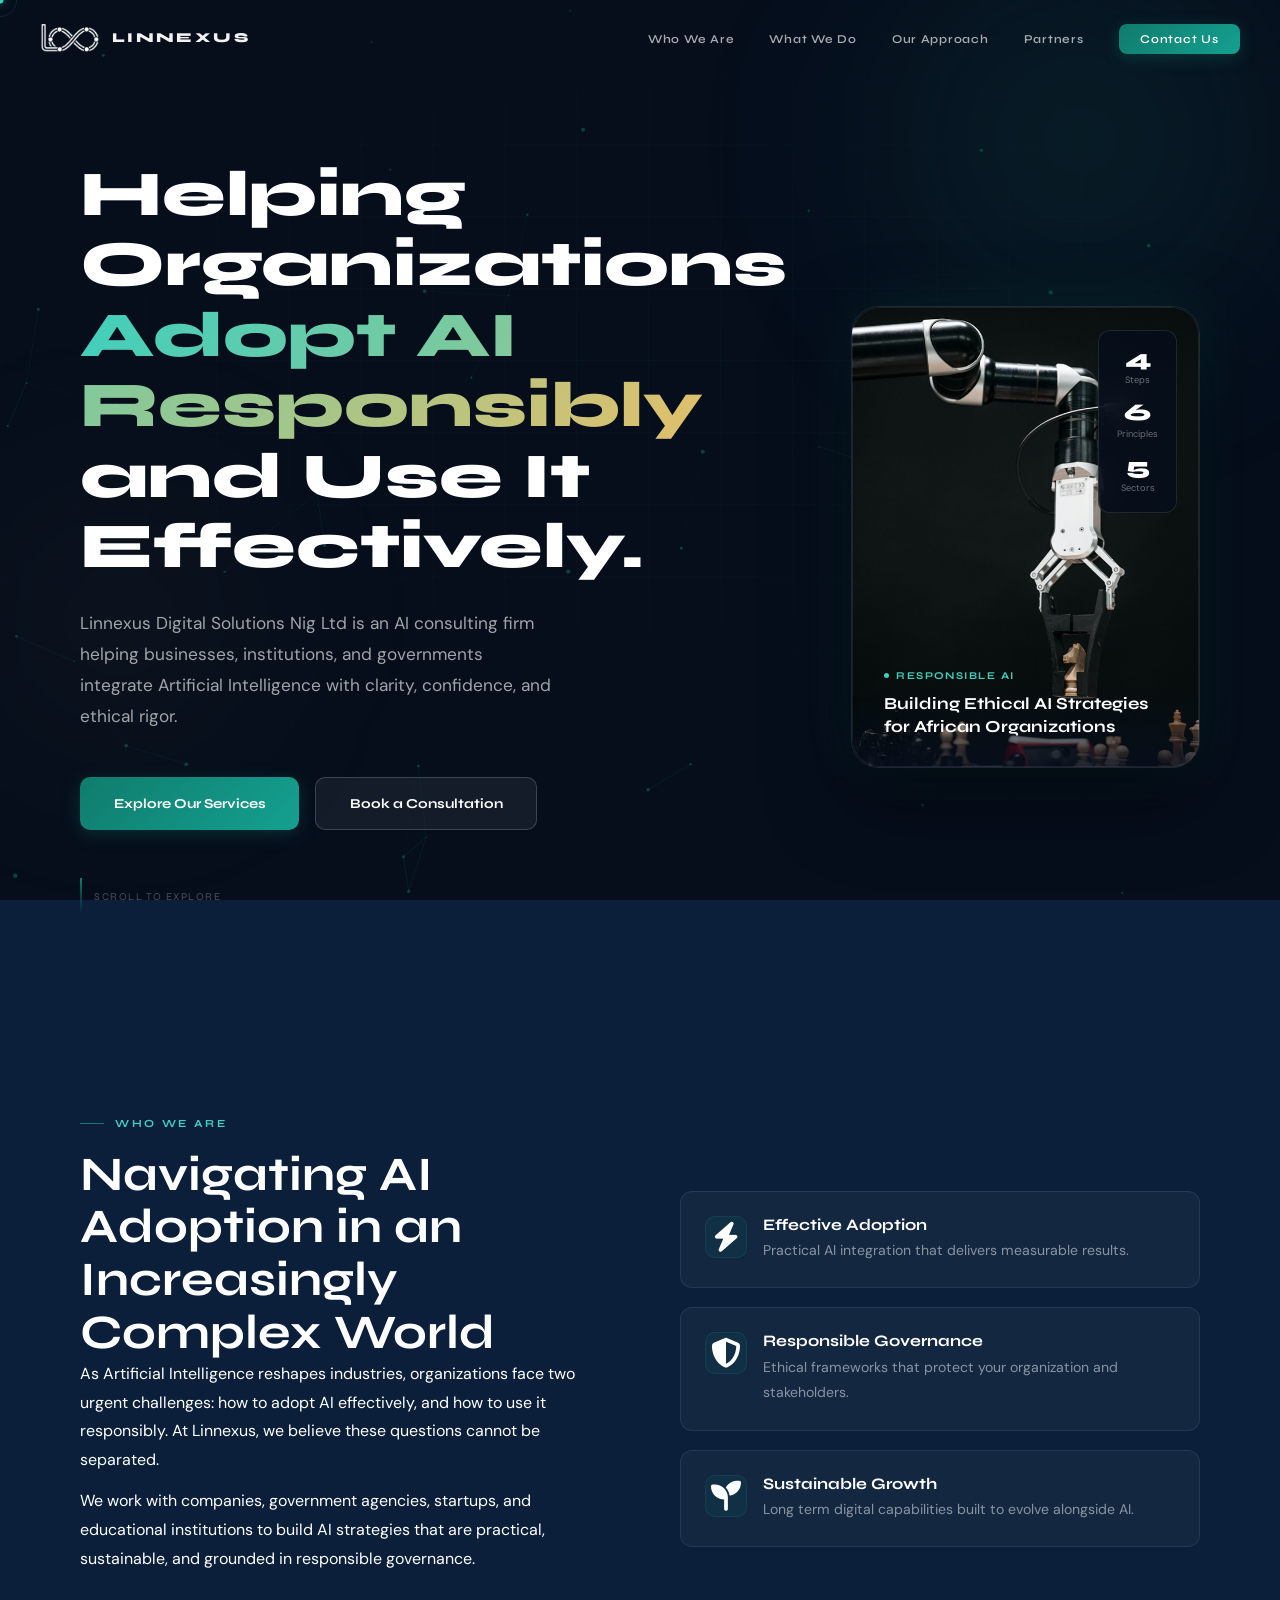
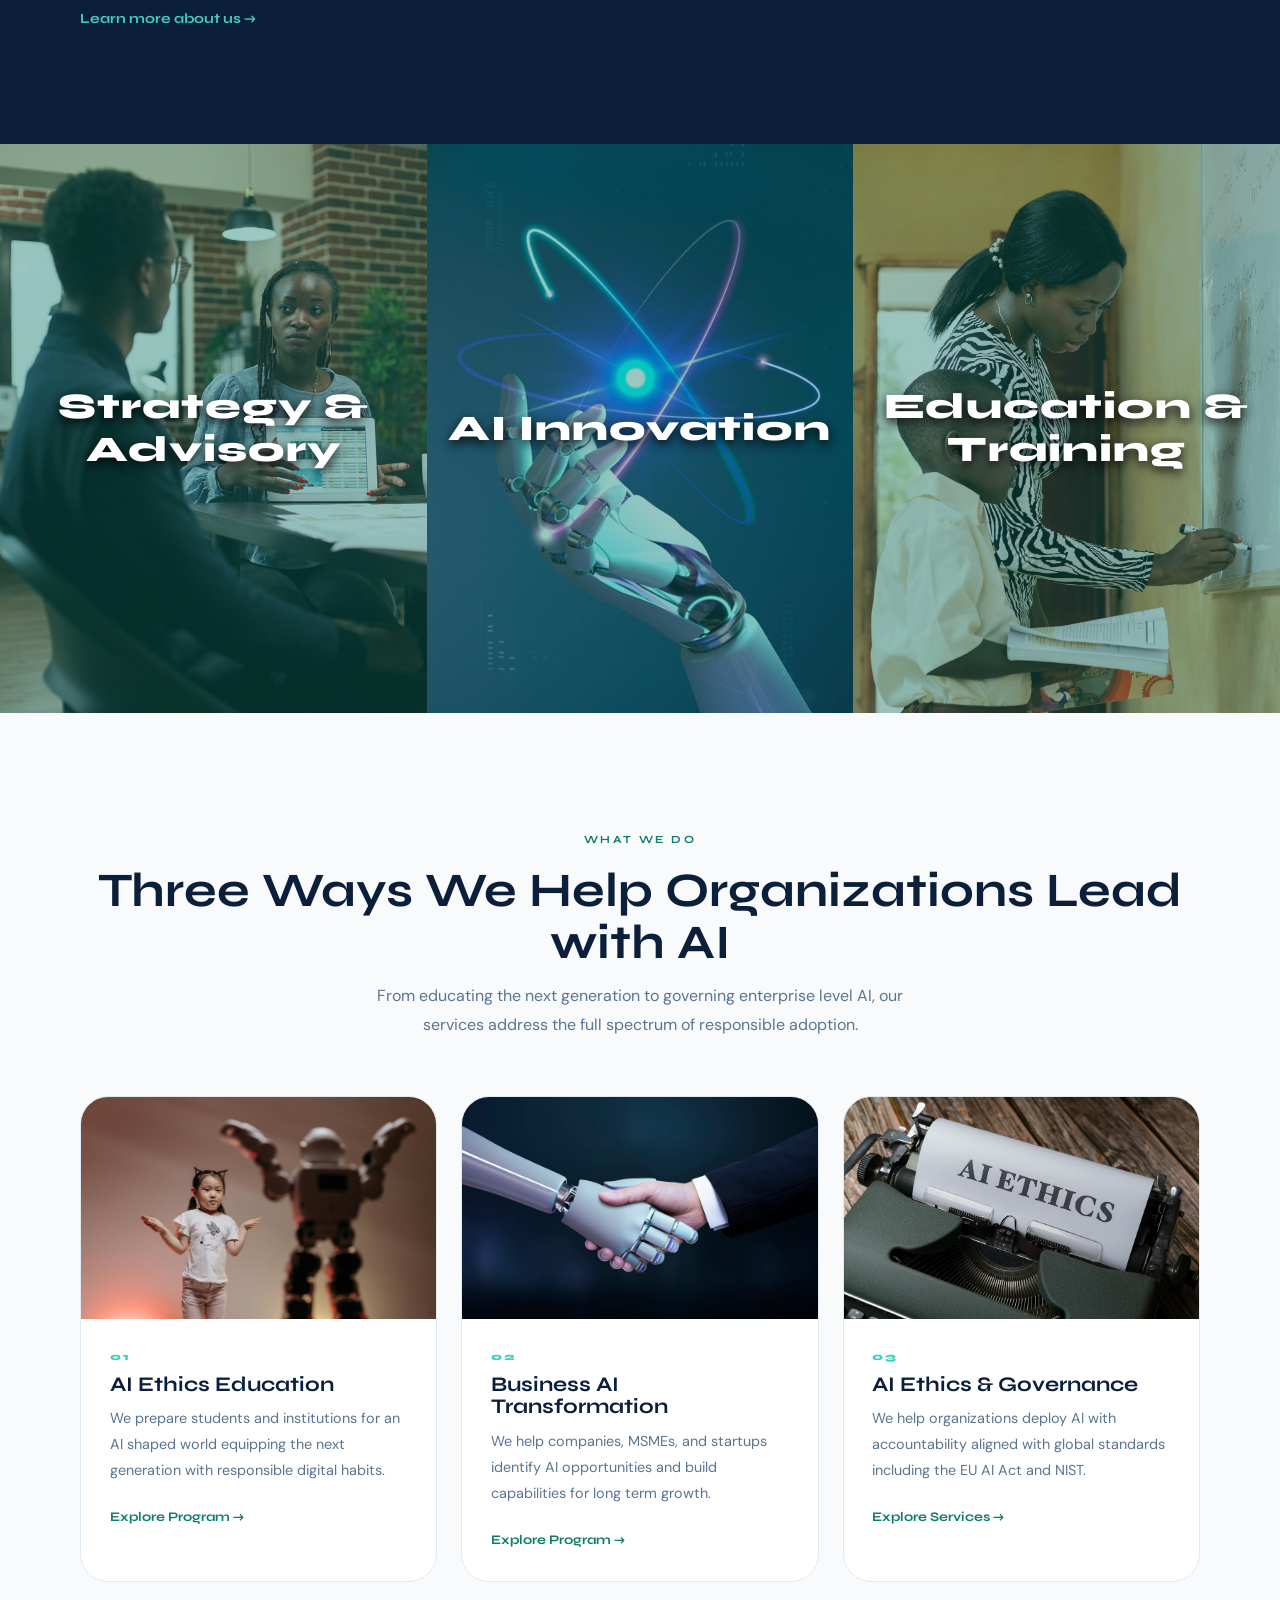
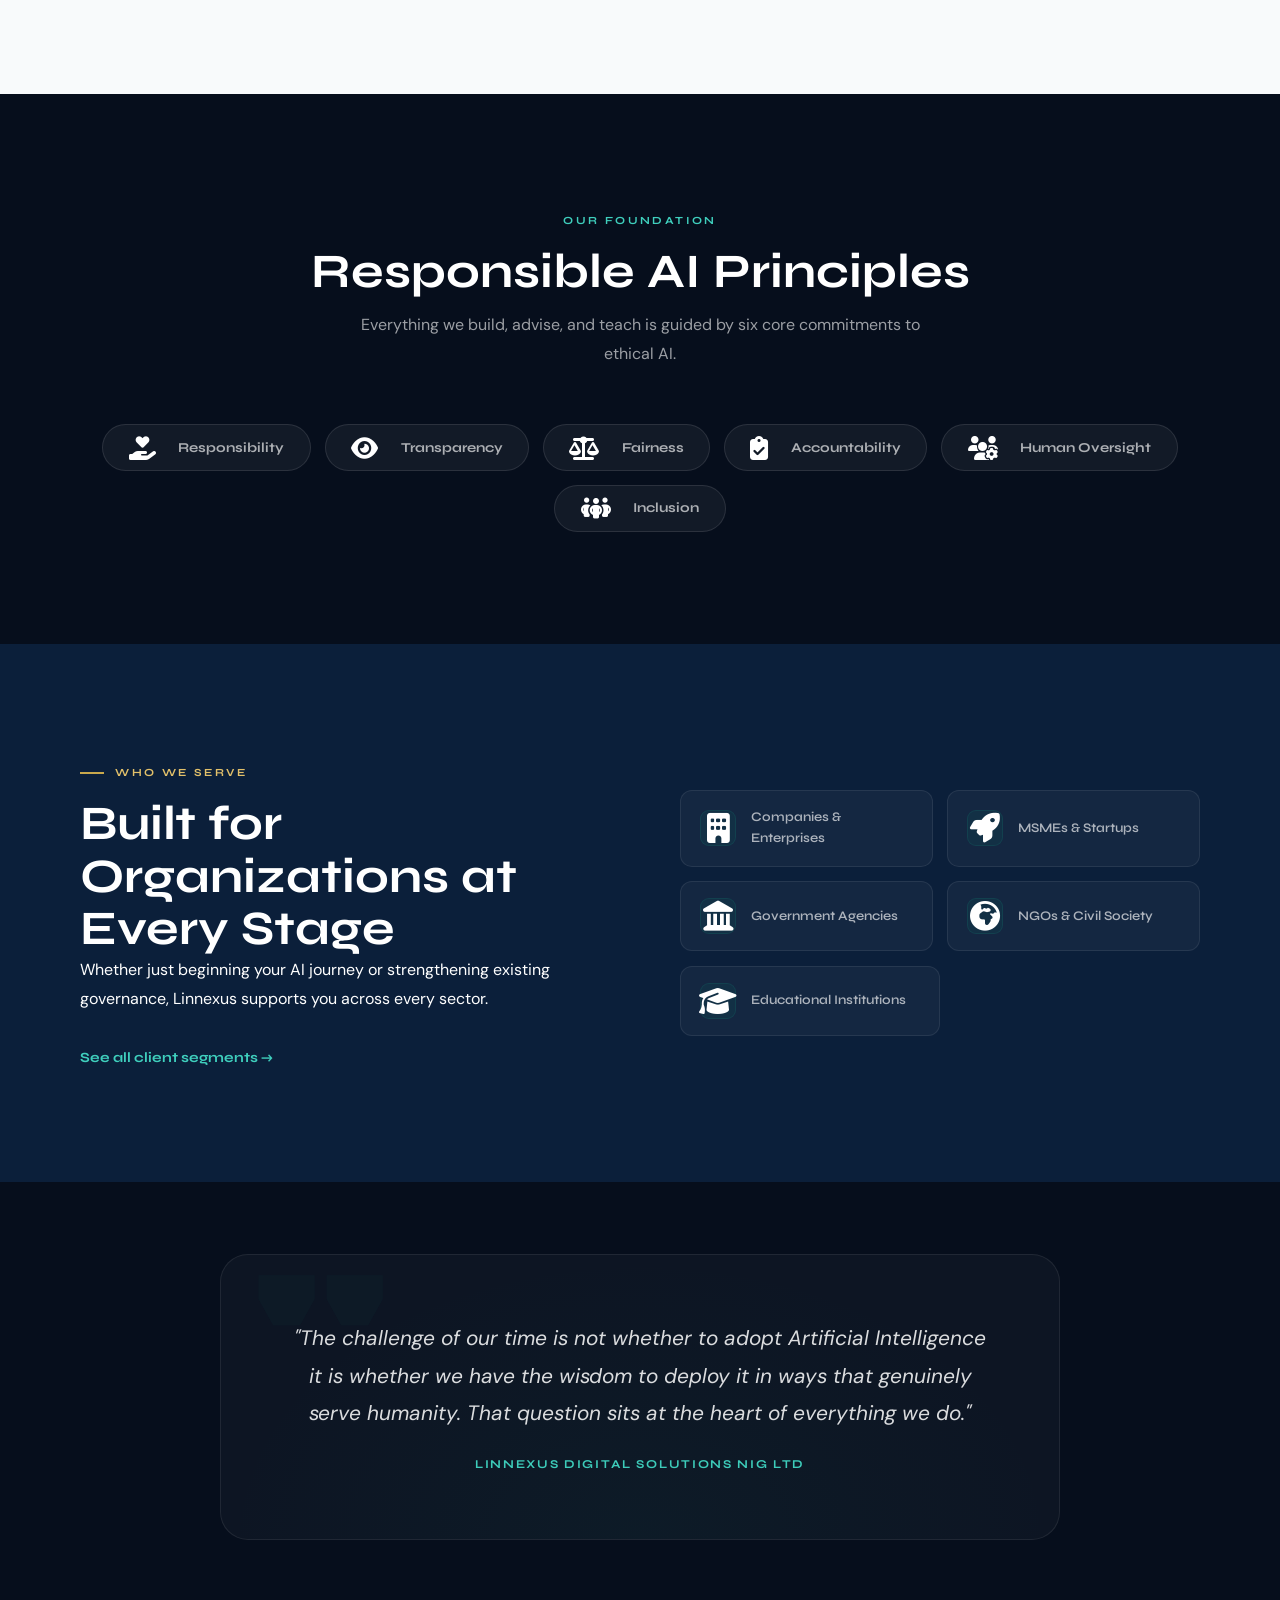
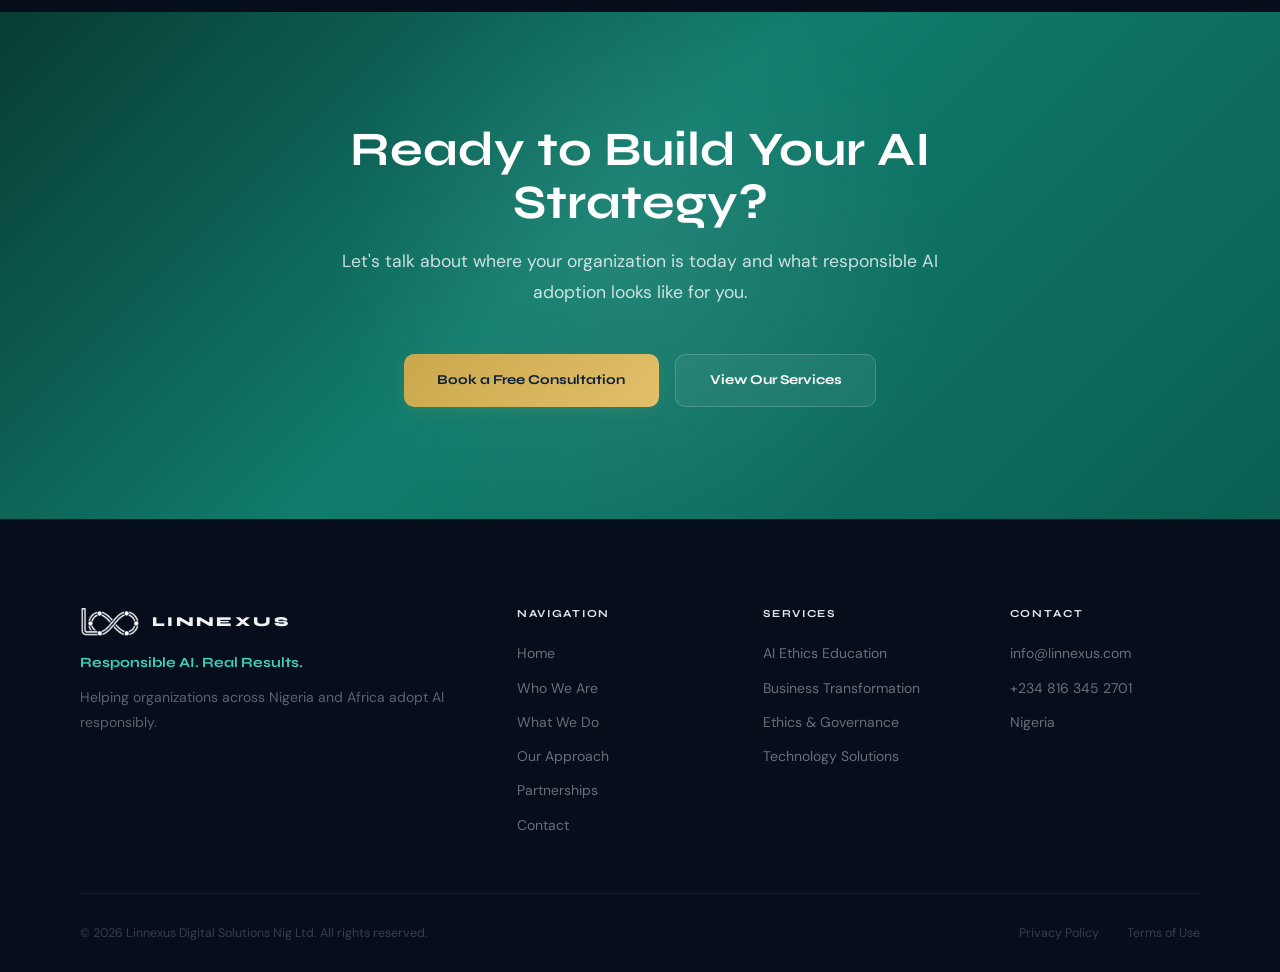
==== commit 2cf91b15: "Create Privacy Policy and Terms of Use pages" ====
--- a/index.html
+++ b/index.html
@@ -335,7 +335,7 @@
       </div>
       <div class="footer-bot">
         <p>&copy; 2026 Linnexus Digital Solutions Nig Ltd. All rights reserved.</p>
-        <div class="footer-leg"><a href="#">Privacy Policy</a><a href="#">Terms of Use</a></div>
+        <div class="footer-leg"><a href="privacy.html">Privacy Policy</a><a href="terms.html">Terms of Use</a></div>
       </div>
     </div>
   </footer>
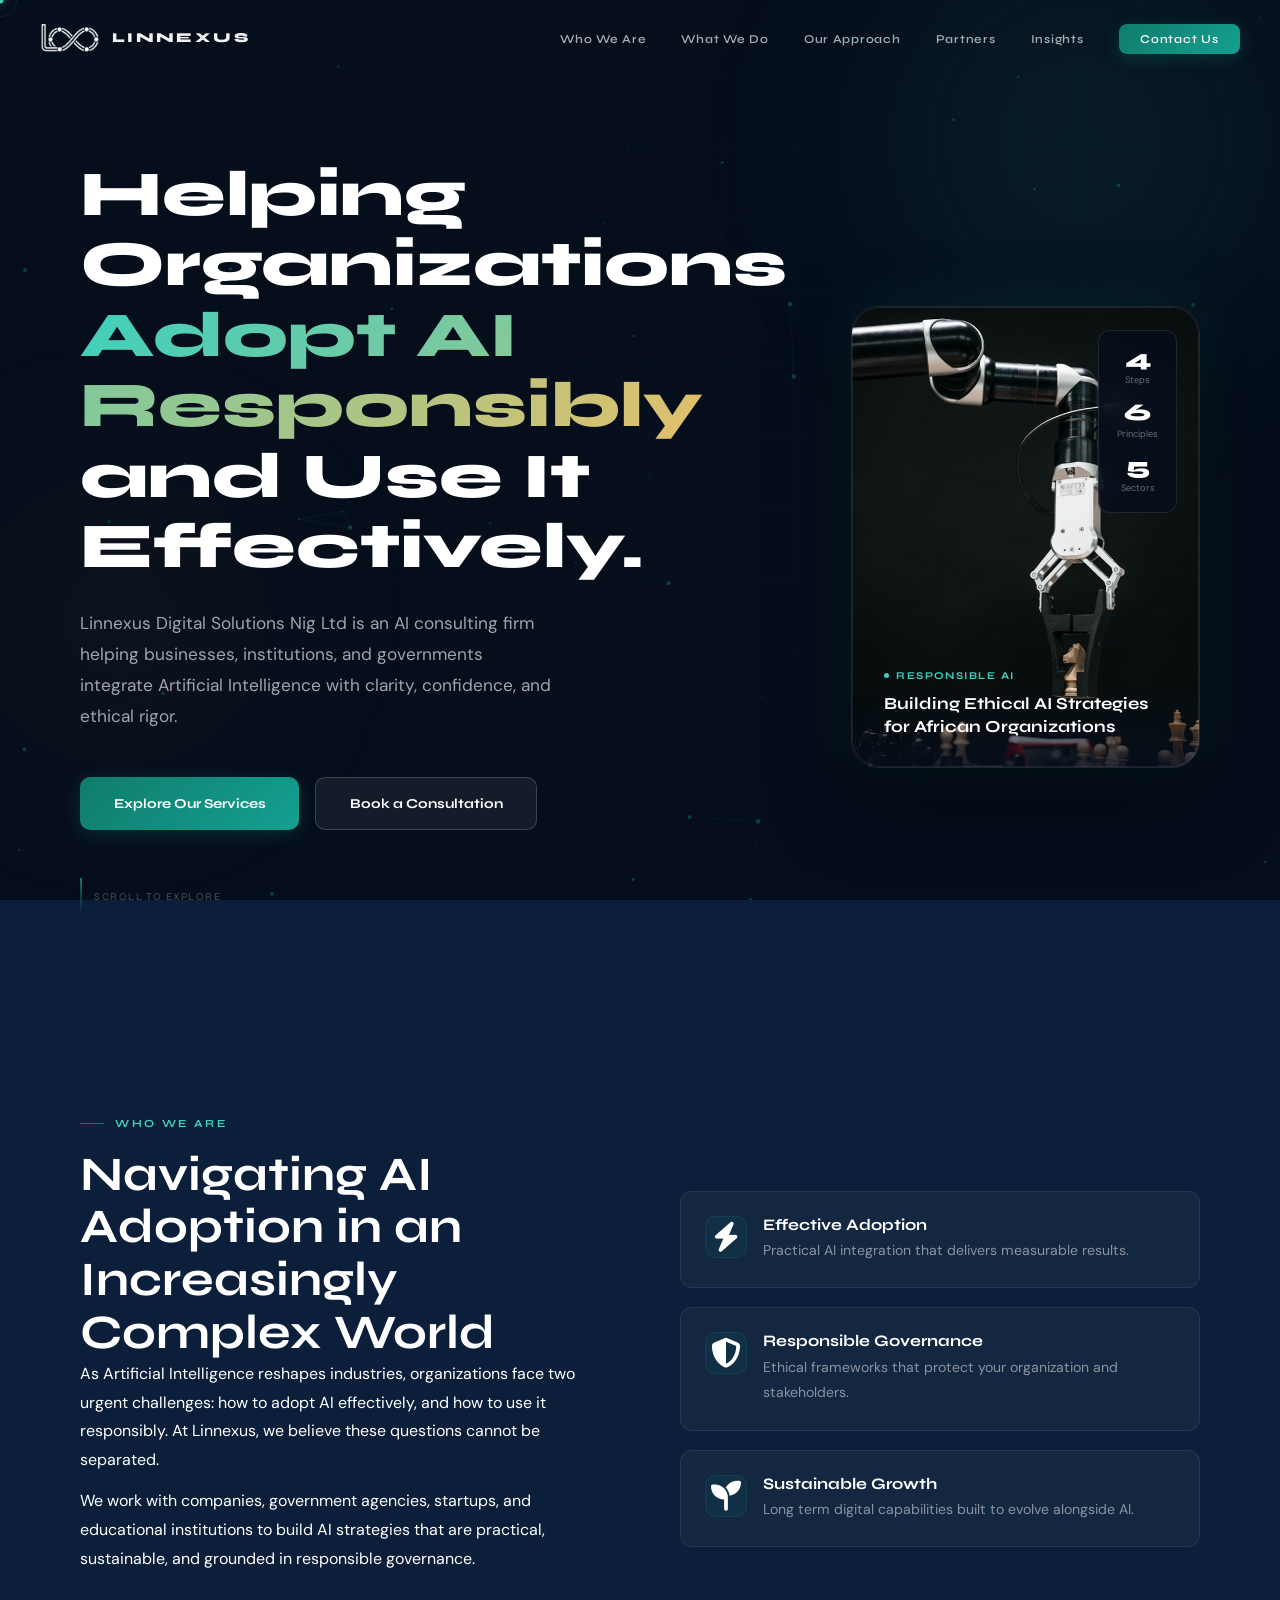
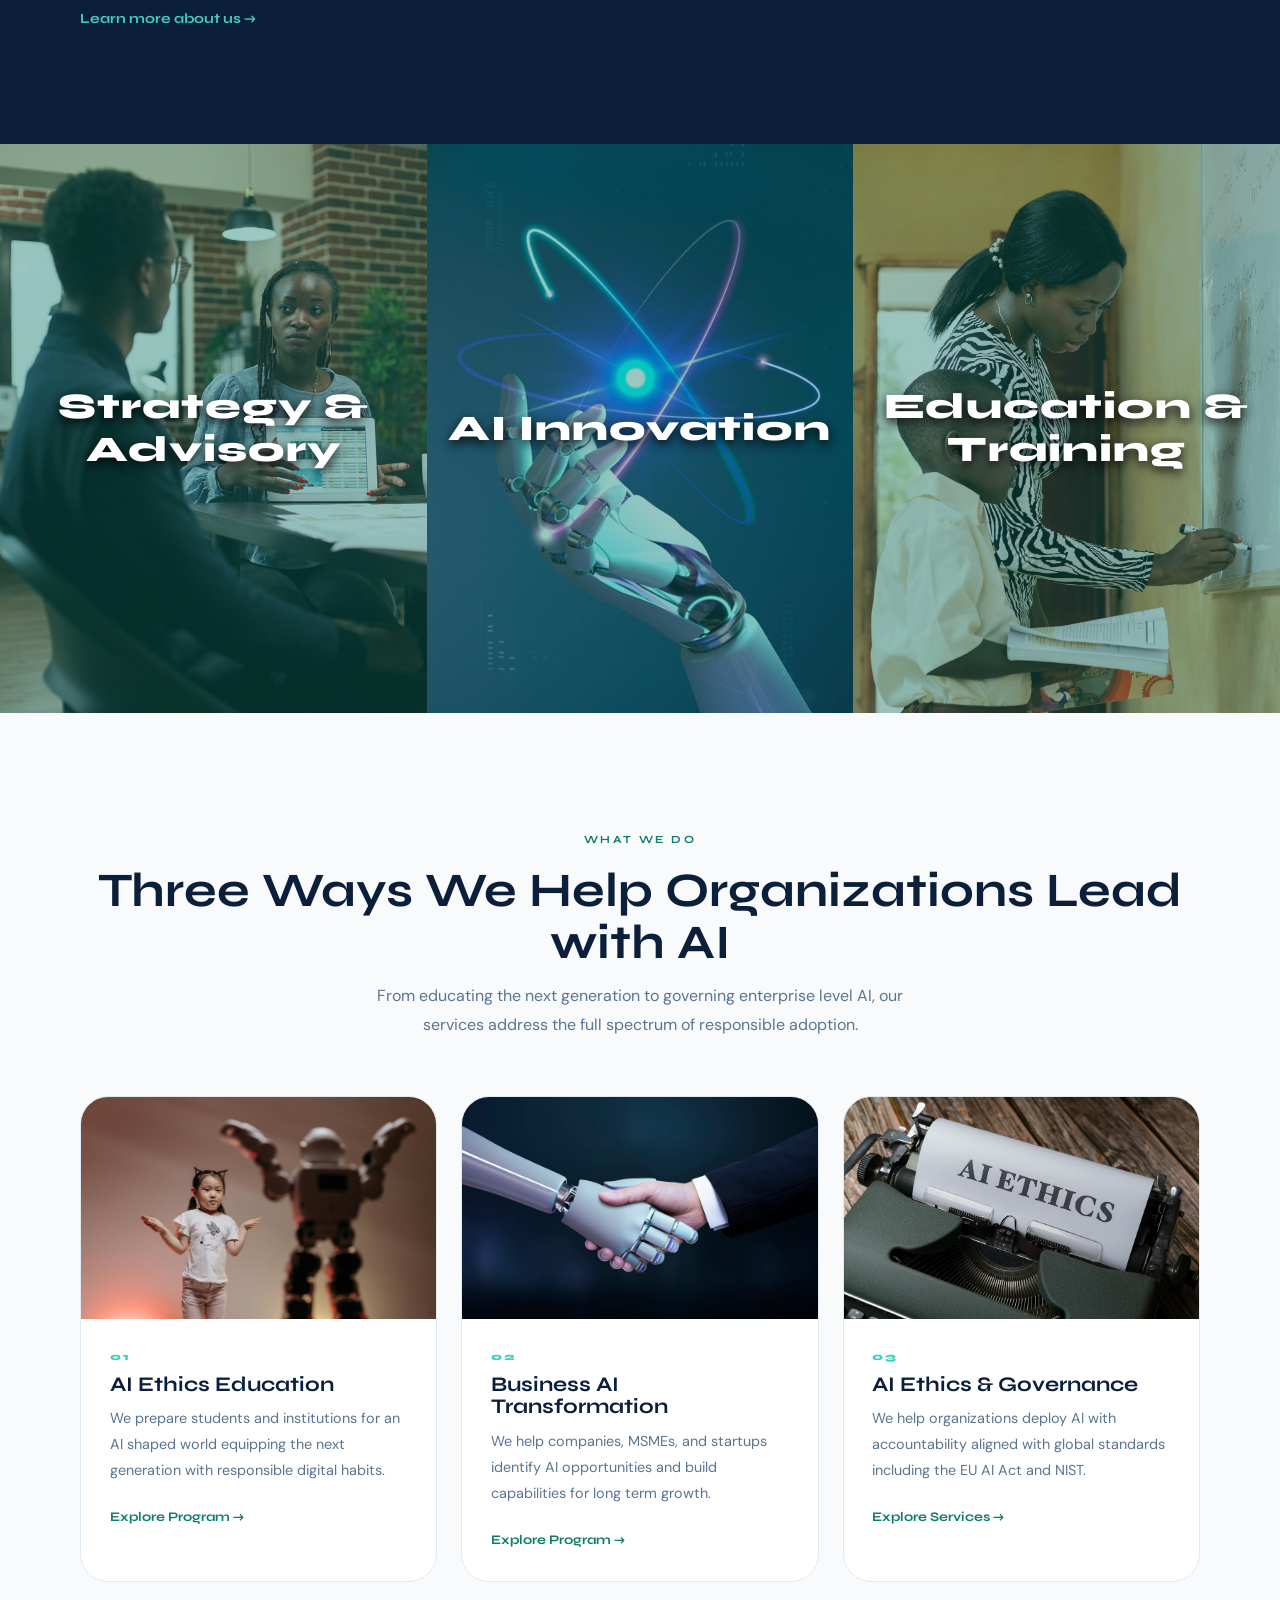
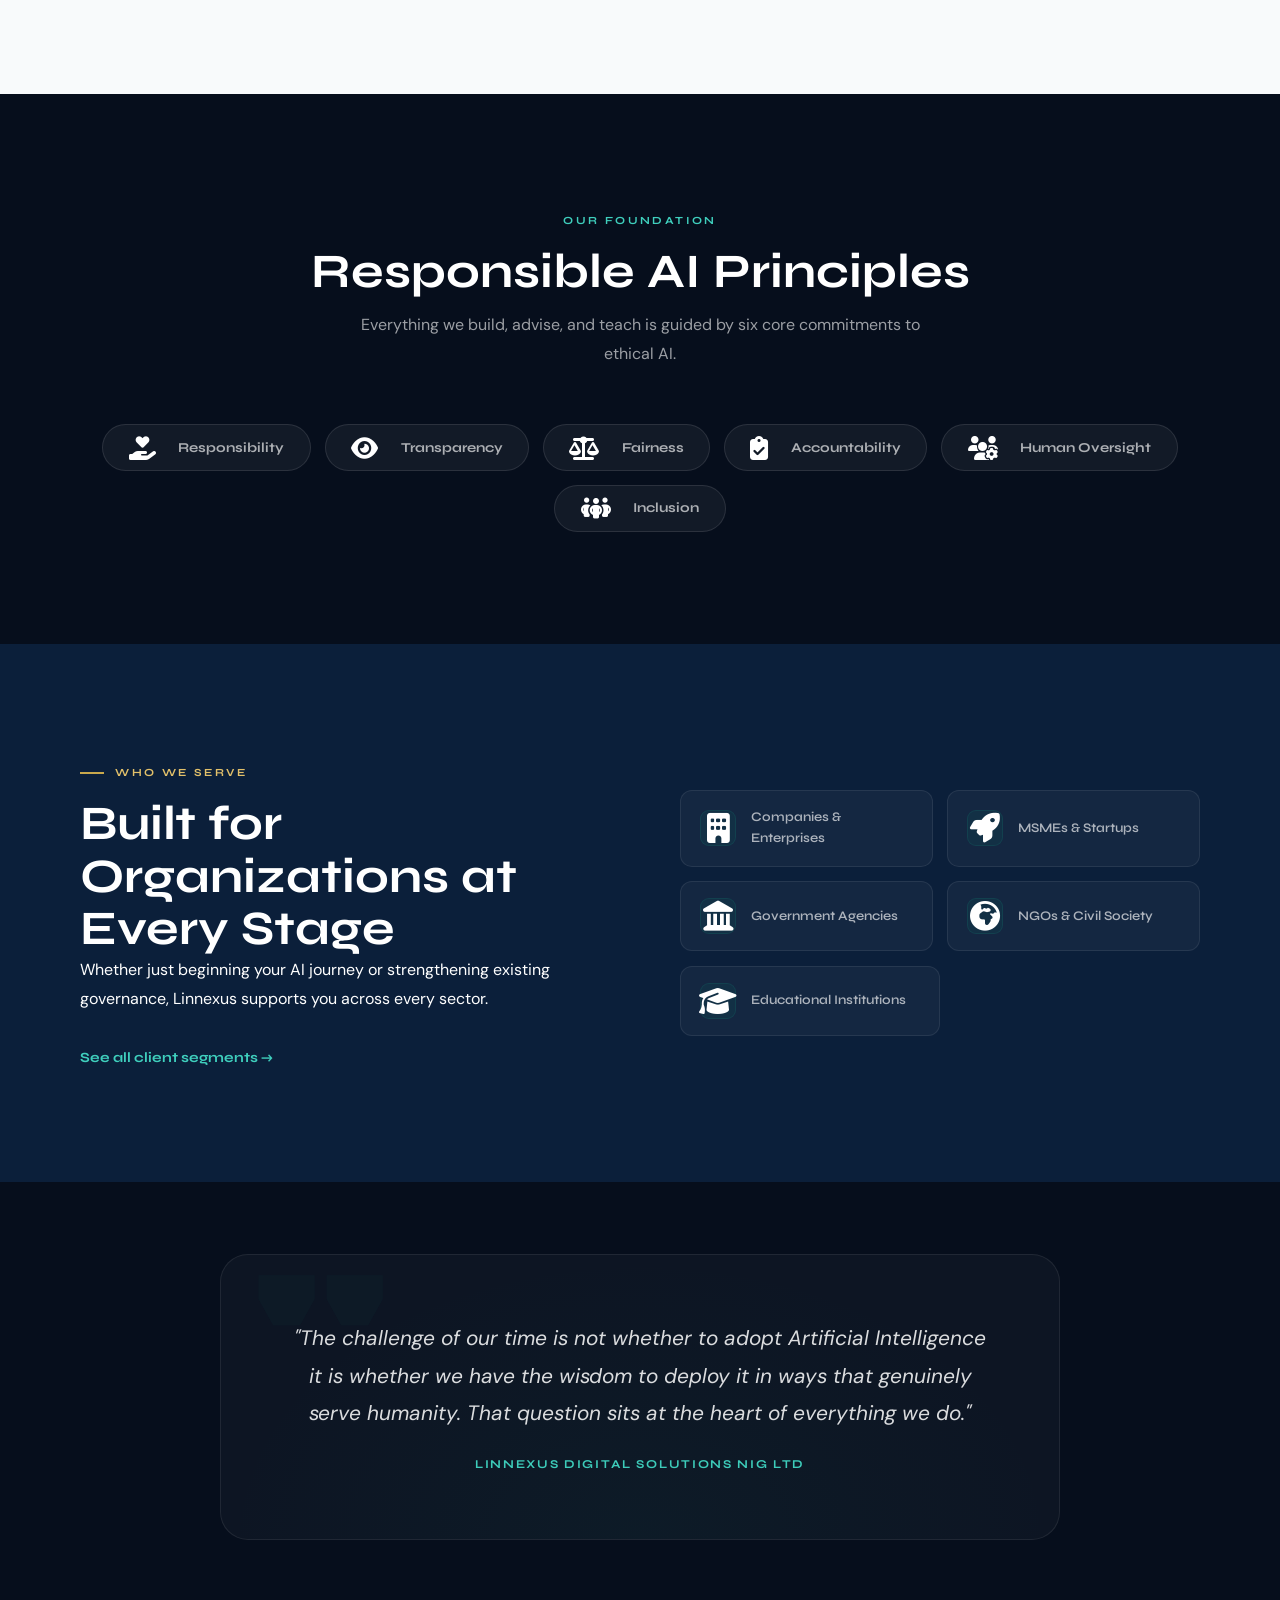
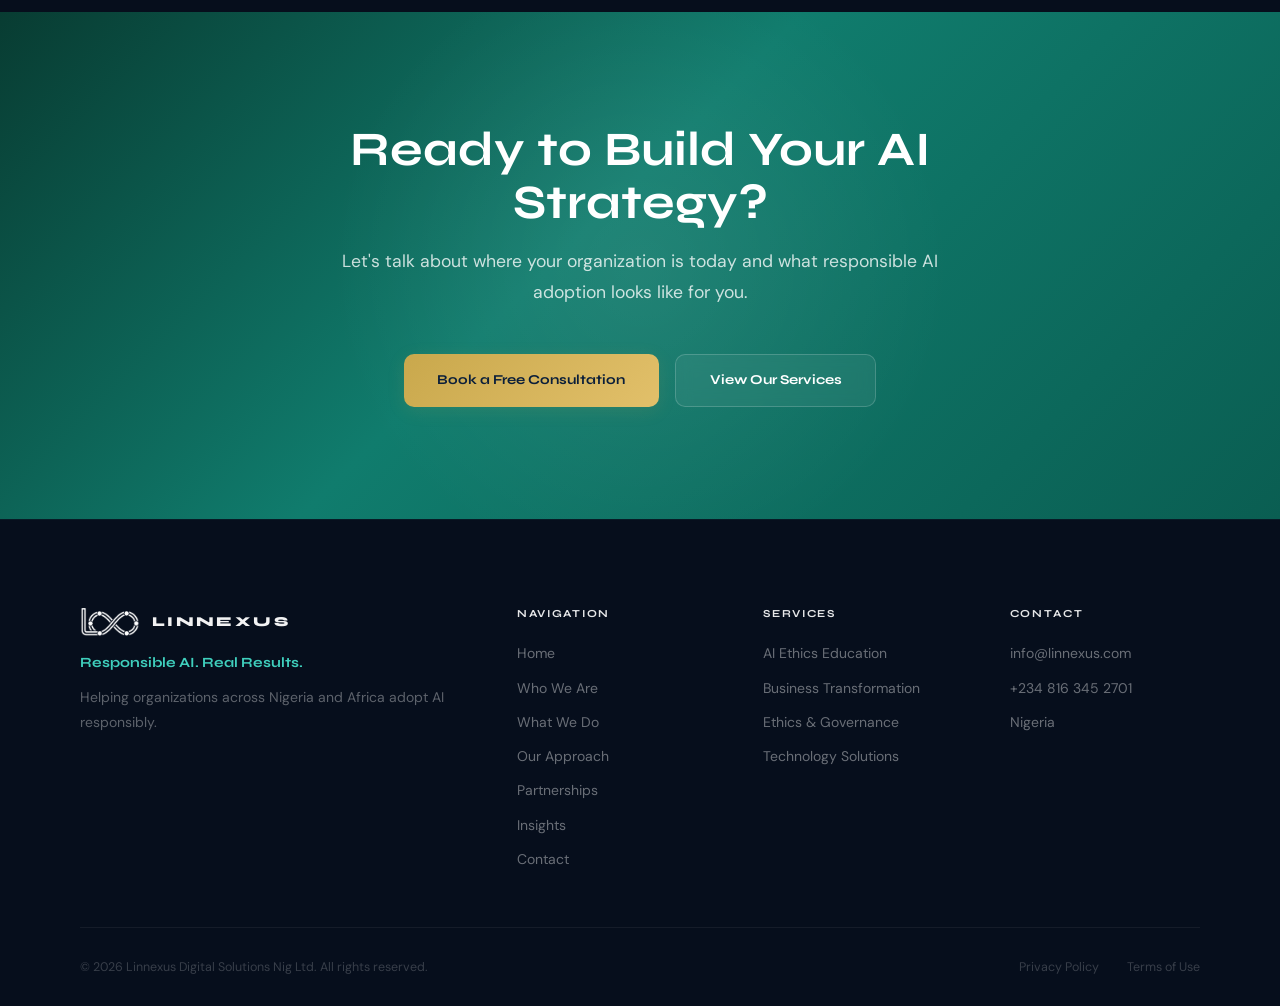
==== commit a72aab8b: "feat: Include Insights link in global navigation menus" ====
--- a/index.html
+++ b/index.html
@@ -49,6 +49,7 @@
         <li><a href="services.html">What We Do</a></li>
         <li><a href="approach.html">Our Approach</a></li>
         <li><a href="partners.html">Partners</a></li>
+        <li><a href="insight.html">Insights</a></li>
         <li><a href="contact.html" class="nav-cta">Contact Us</a></li>
       </ul>
       <button class="hamburger" id="hamburger"><span></span><span></span><span></span></button>
@@ -60,6 +61,7 @@
       <li><a href="services.html">What We Do</a></li>
       <li><a href="approach.html">Our Approach</a></li>
       <li><a href="partners.html">Partners</a></li>
+      <li><a href="insight.html">Insights</a></li>
       <li><a href="contact.html">Contact Us</a></li>
     </ul>
   </div>
@@ -312,6 +314,7 @@
             <li><a href="services.html">What We Do</a></li>
             <li><a href="approach.html">Our Approach</a></li>
             <li><a href="partners.html">Partnerships</a></li>
+            <li><a href="insight.html">Insights</a></li>
             <li><a href="contact.html">Contact</a></li>
           </ul>
         </div>
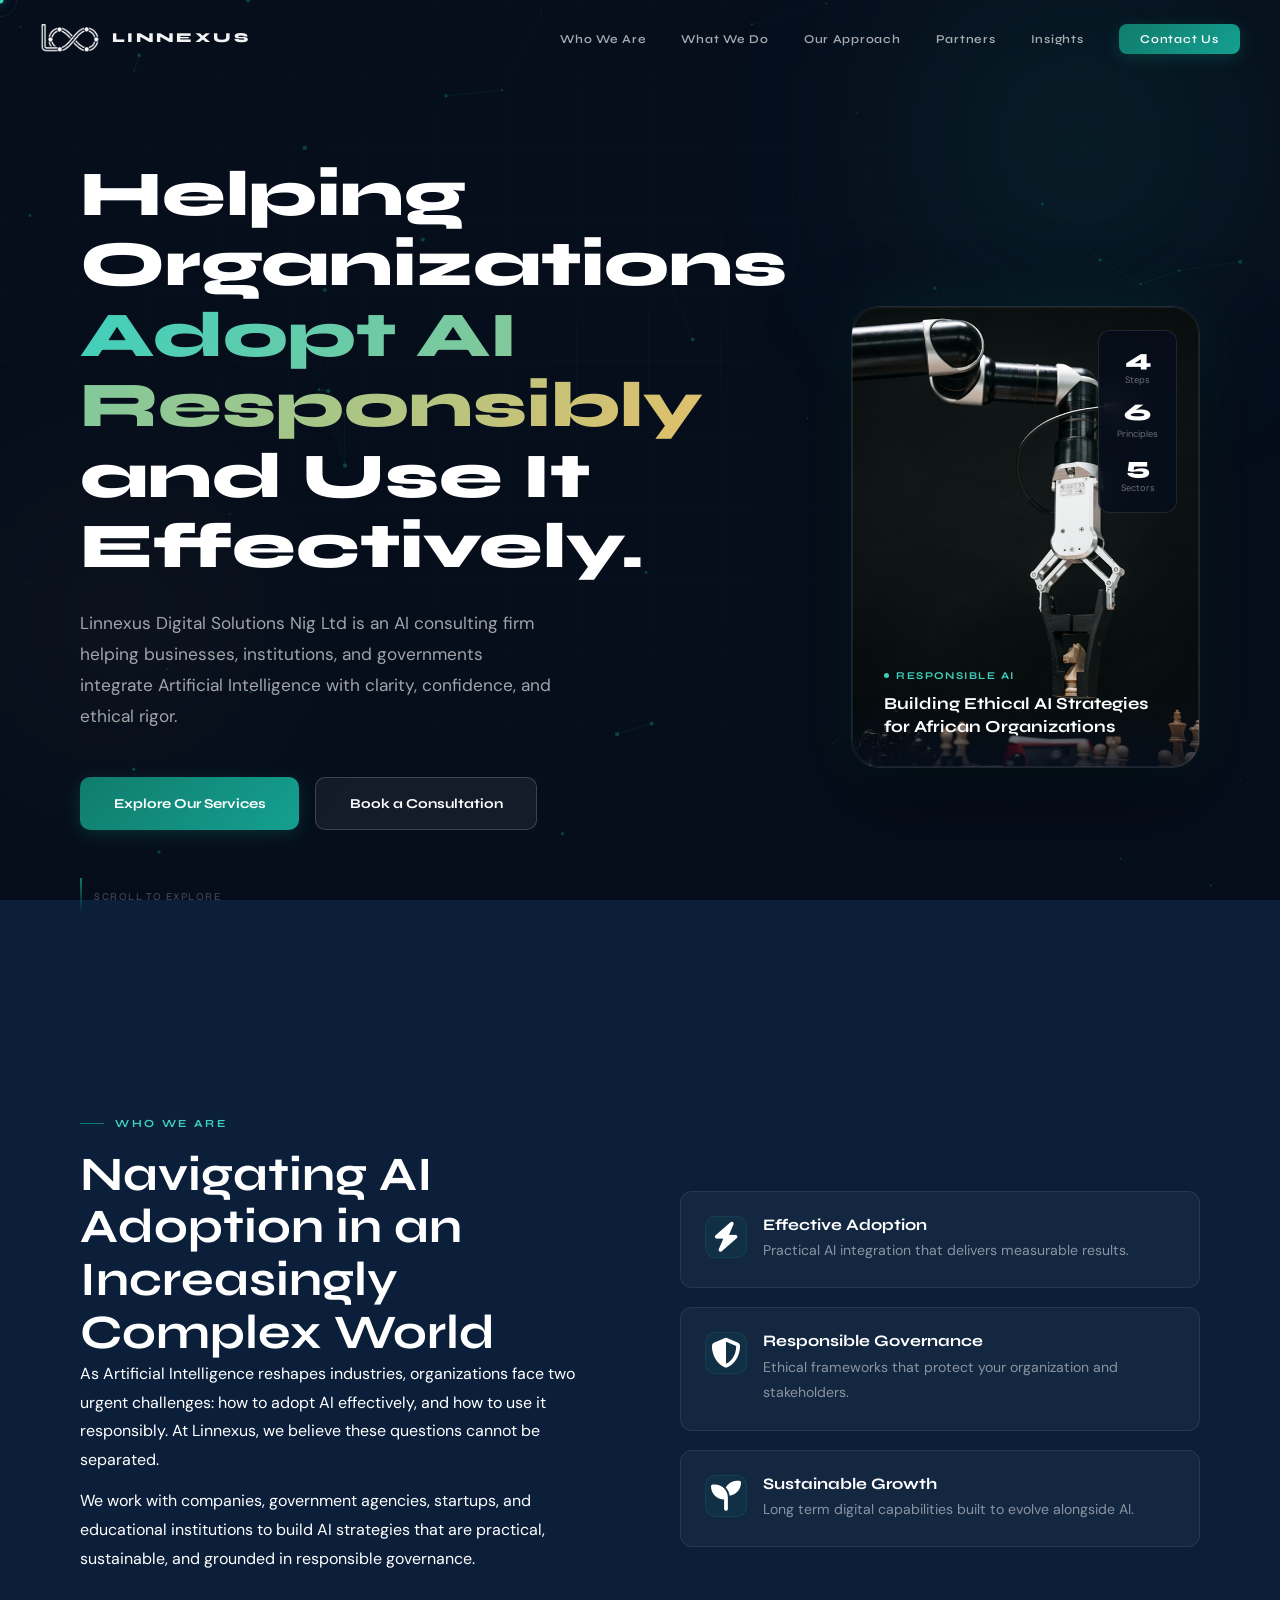
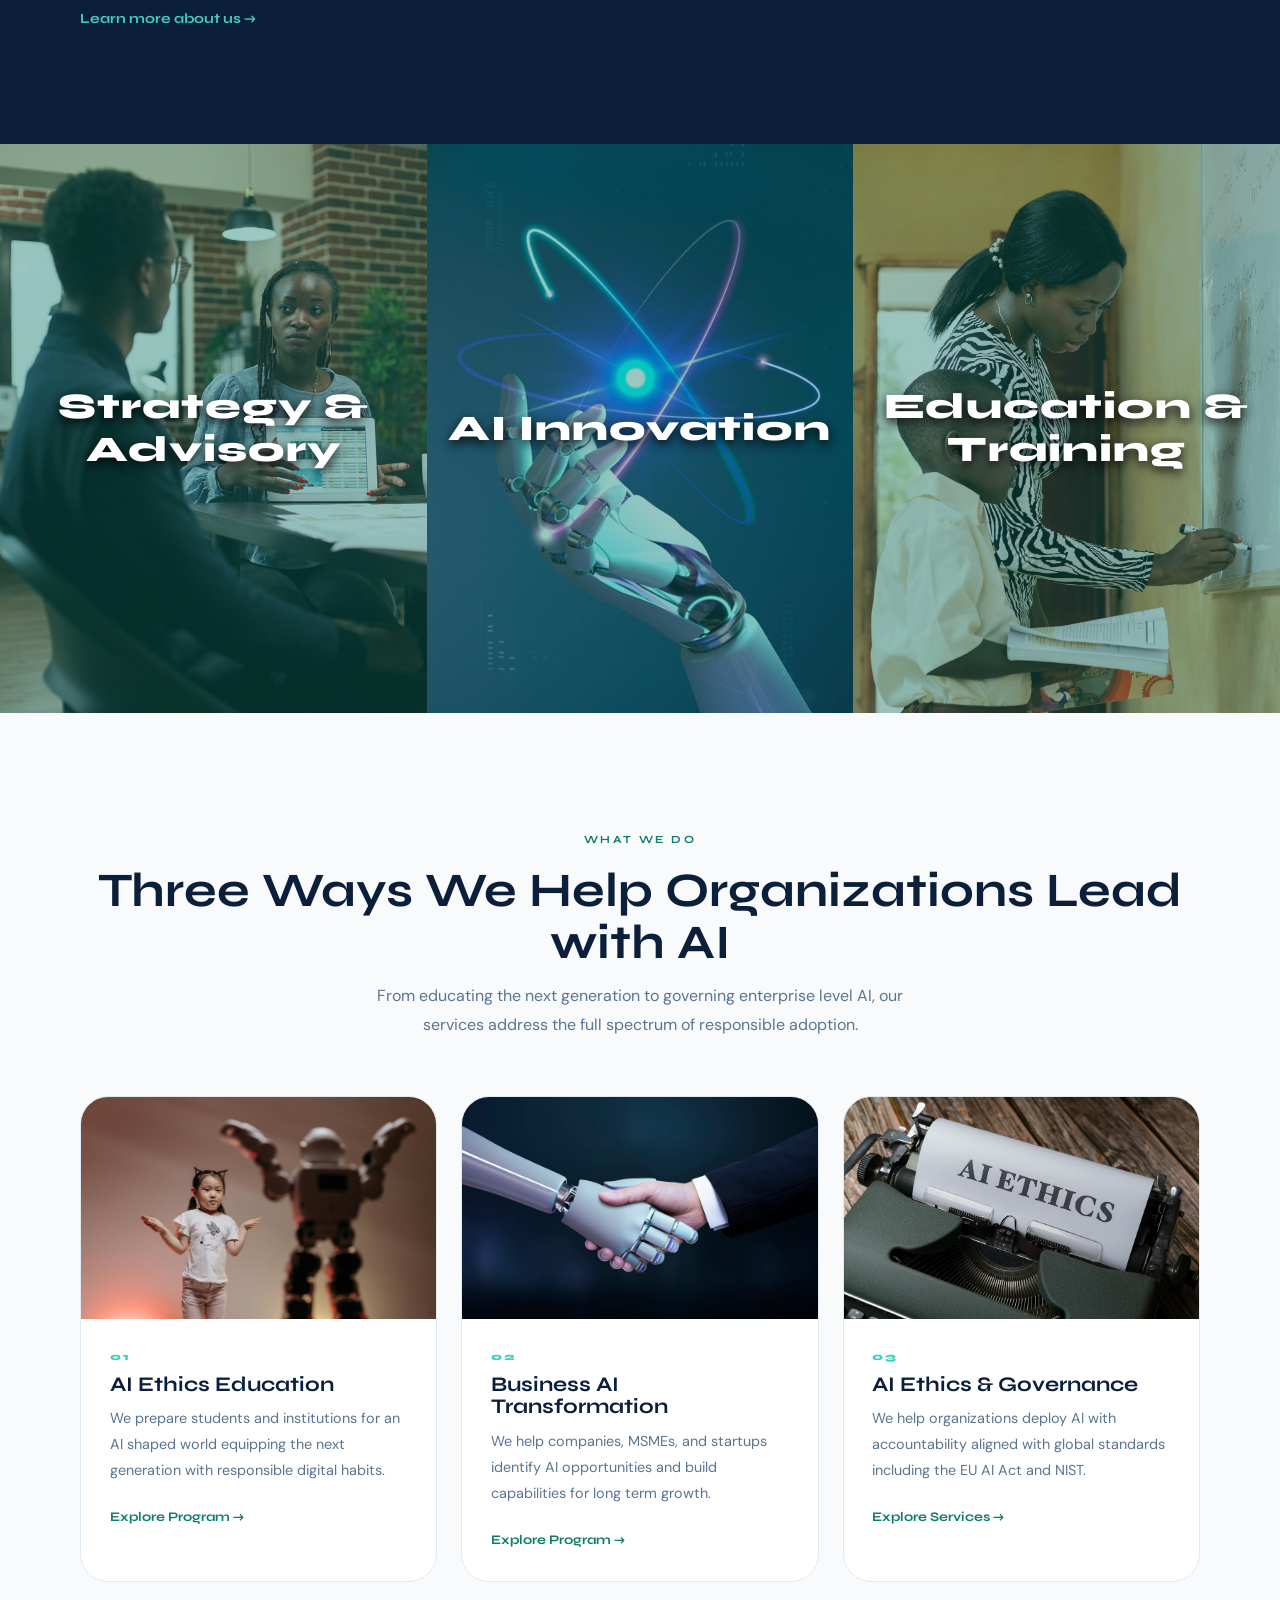
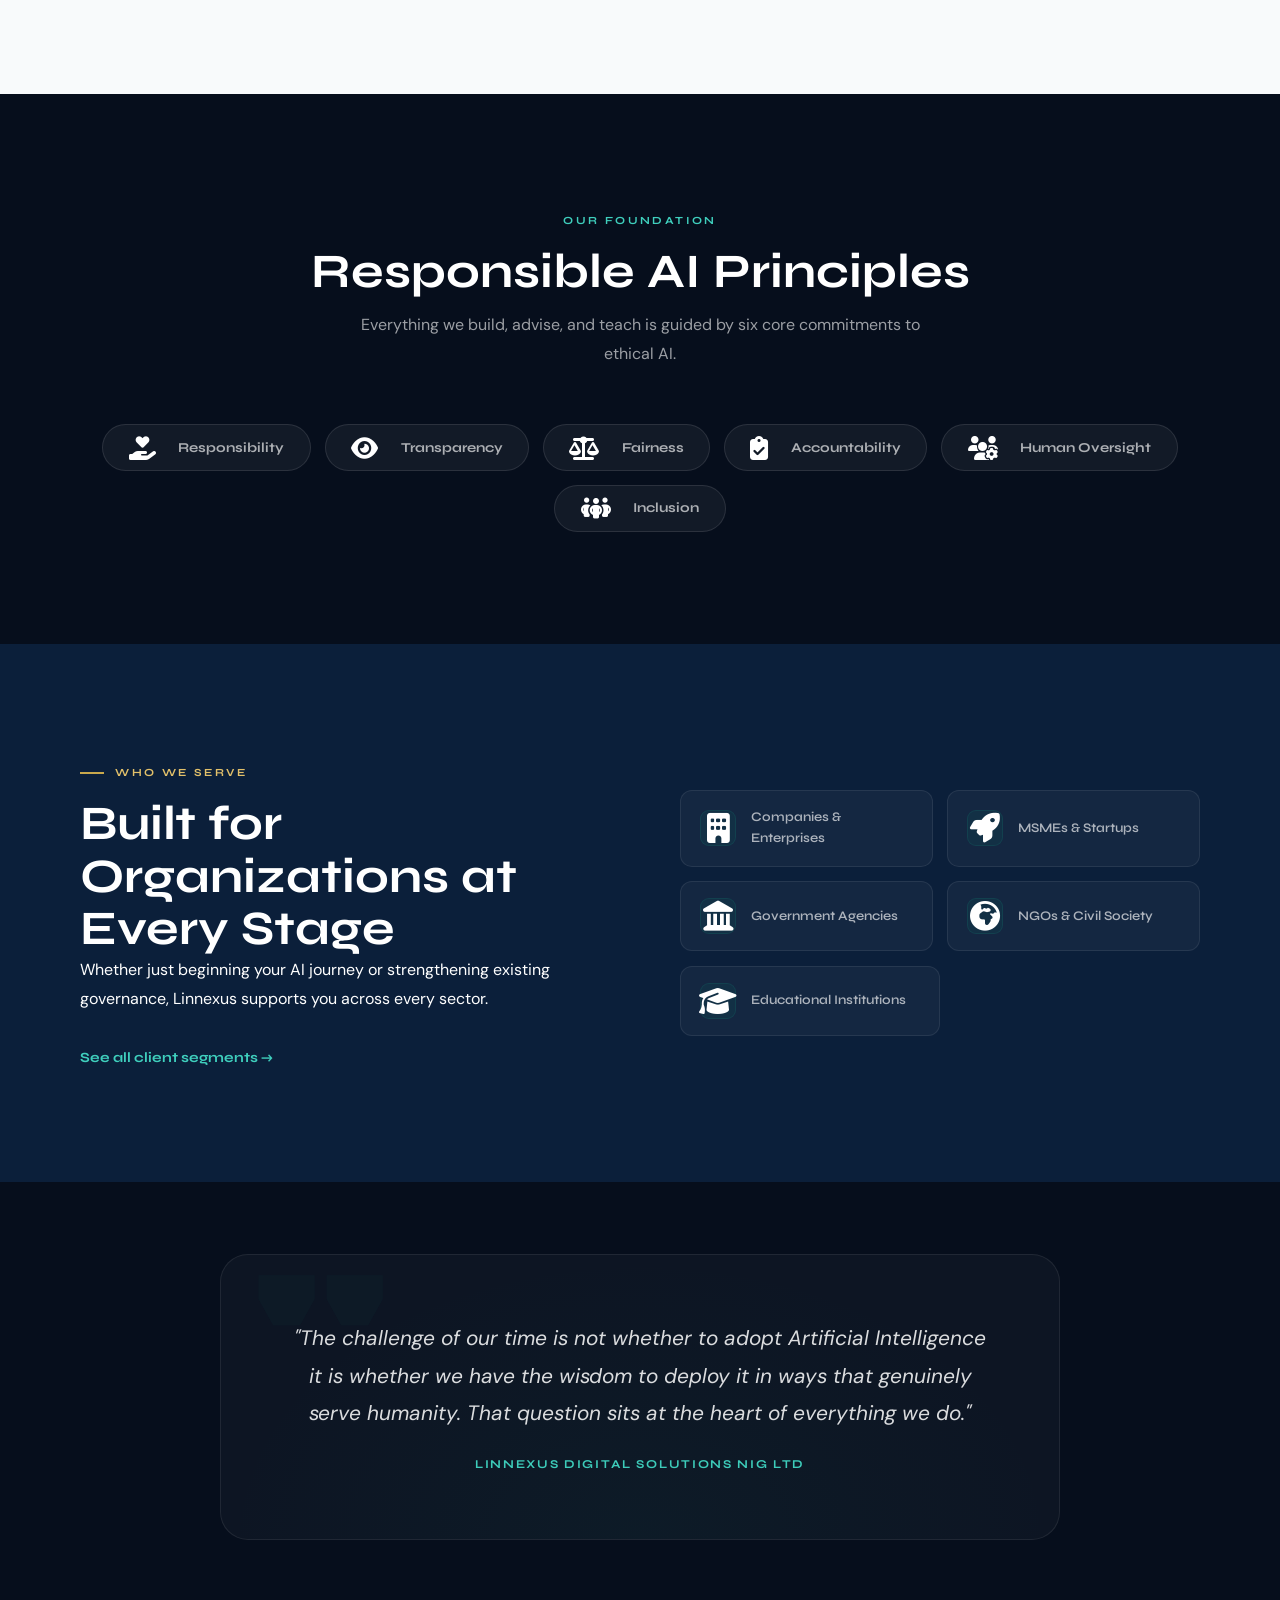
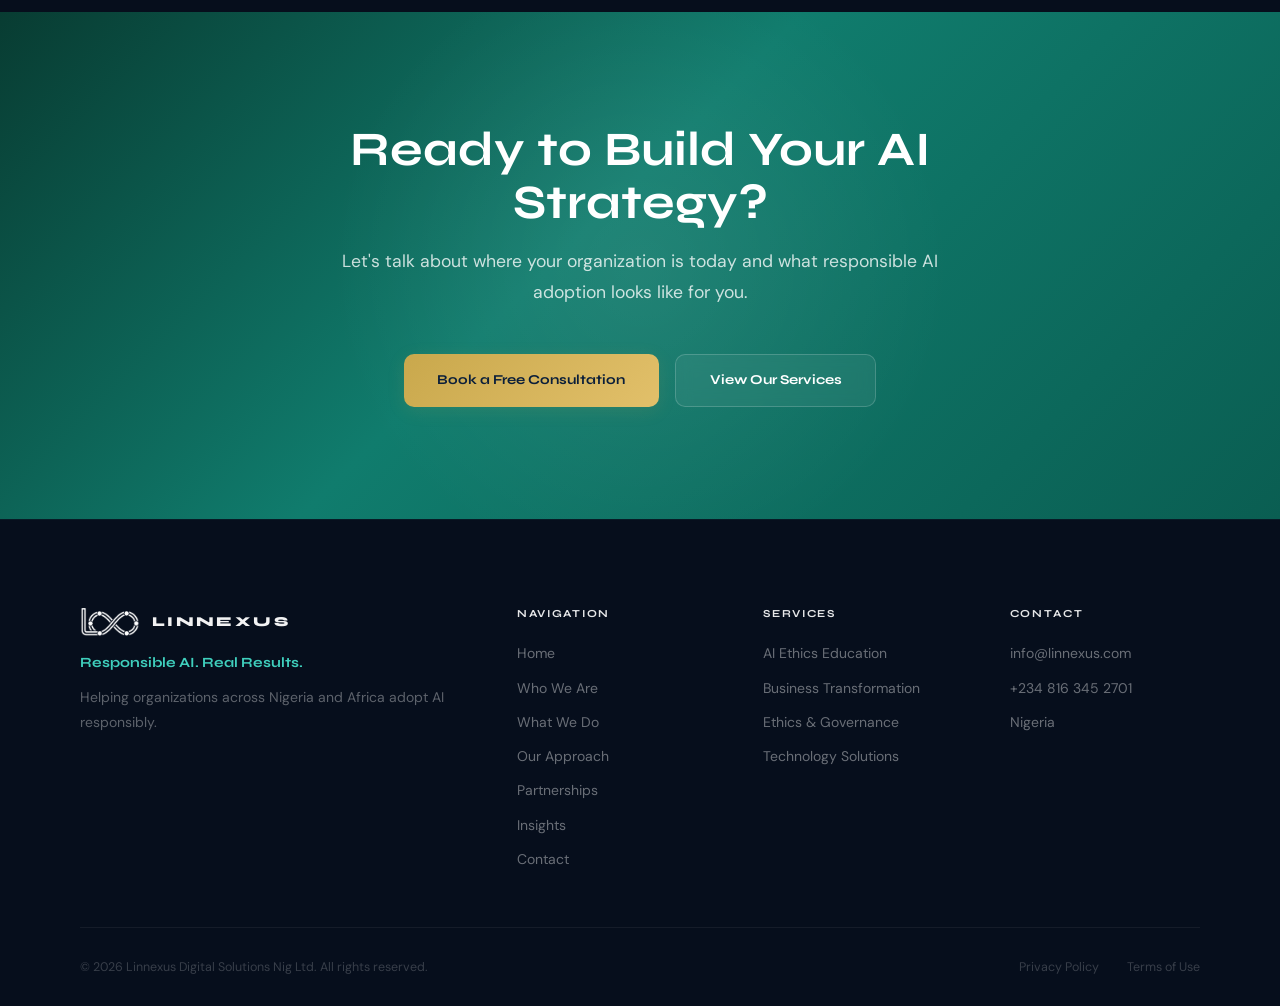
==== commit cf25a717: "fix: Swap og-thumbnail.jpg to L.png for better visibility on white backgrounds when sharing" ====
--- a/index.html
+++ b/index.html
@@ -19,13 +19,13 @@
   <link rel="apple-touch-icon" href="images/favicon.svg" />
   <meta property="og:title" content="Linnexus Digital Solutions" />
   <meta property="og:description" content="Responsible AI Consulting & Technology Solutions." />
-  <meta property="og:image" content="https://www.linnexus.com/images/og-thumbnail.jpg" />
+  <meta property="og:image" content="https://www.linnexus.com/images/L.png" />
   <meta property="og:url" content="https://www.linnexus.com/" />
   <meta property="og:type" content="website" />
   <meta name="twitter:card" content="summary_large_image" />
   <meta name="twitter:title" content="Linnexus Digital Solutions" />
   <meta name="twitter:description" content="Responsible AI Consulting & Technology Solutions." />
-  <meta name="twitter:image" content="https://www.linnexus.com/images/og-thumbnail.jpg" />
+  <meta name="twitter:image" content="https://www.linnexus.com/images/L.png" />
 </head>
 
 <body>
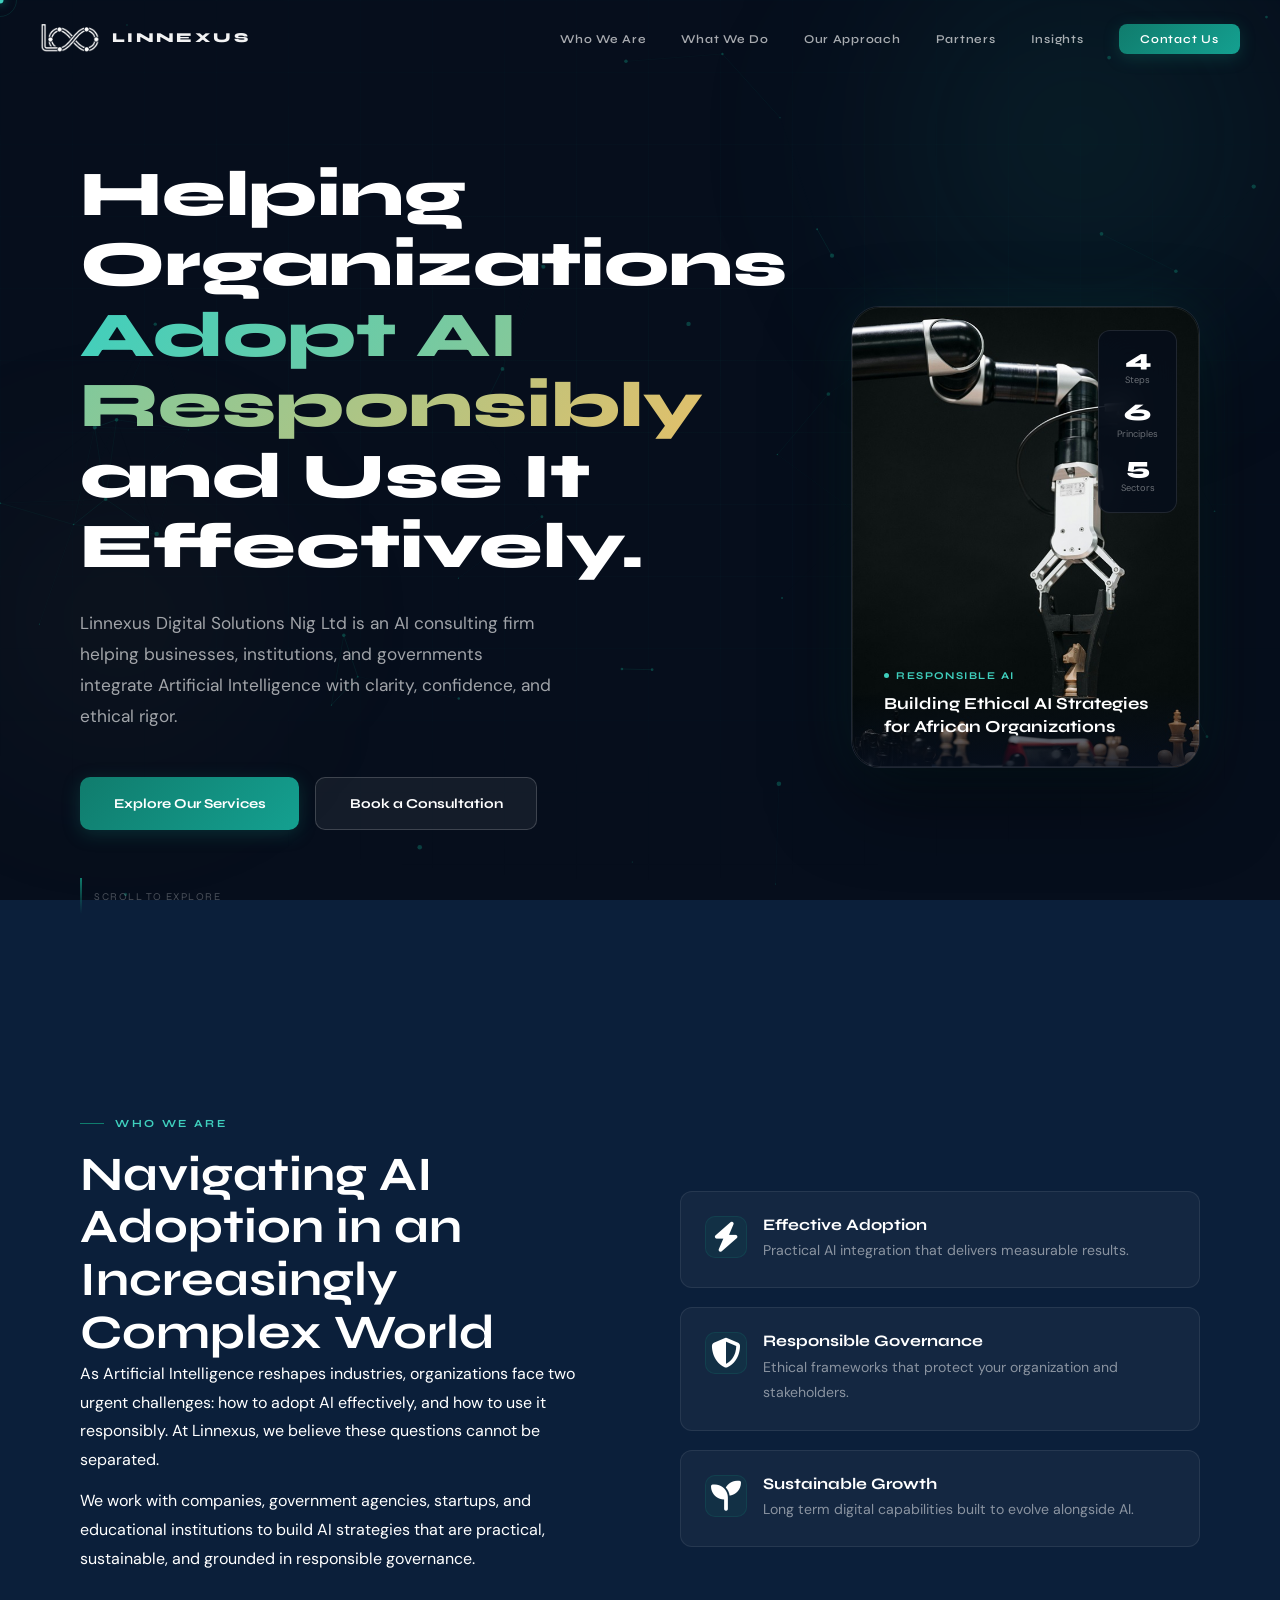
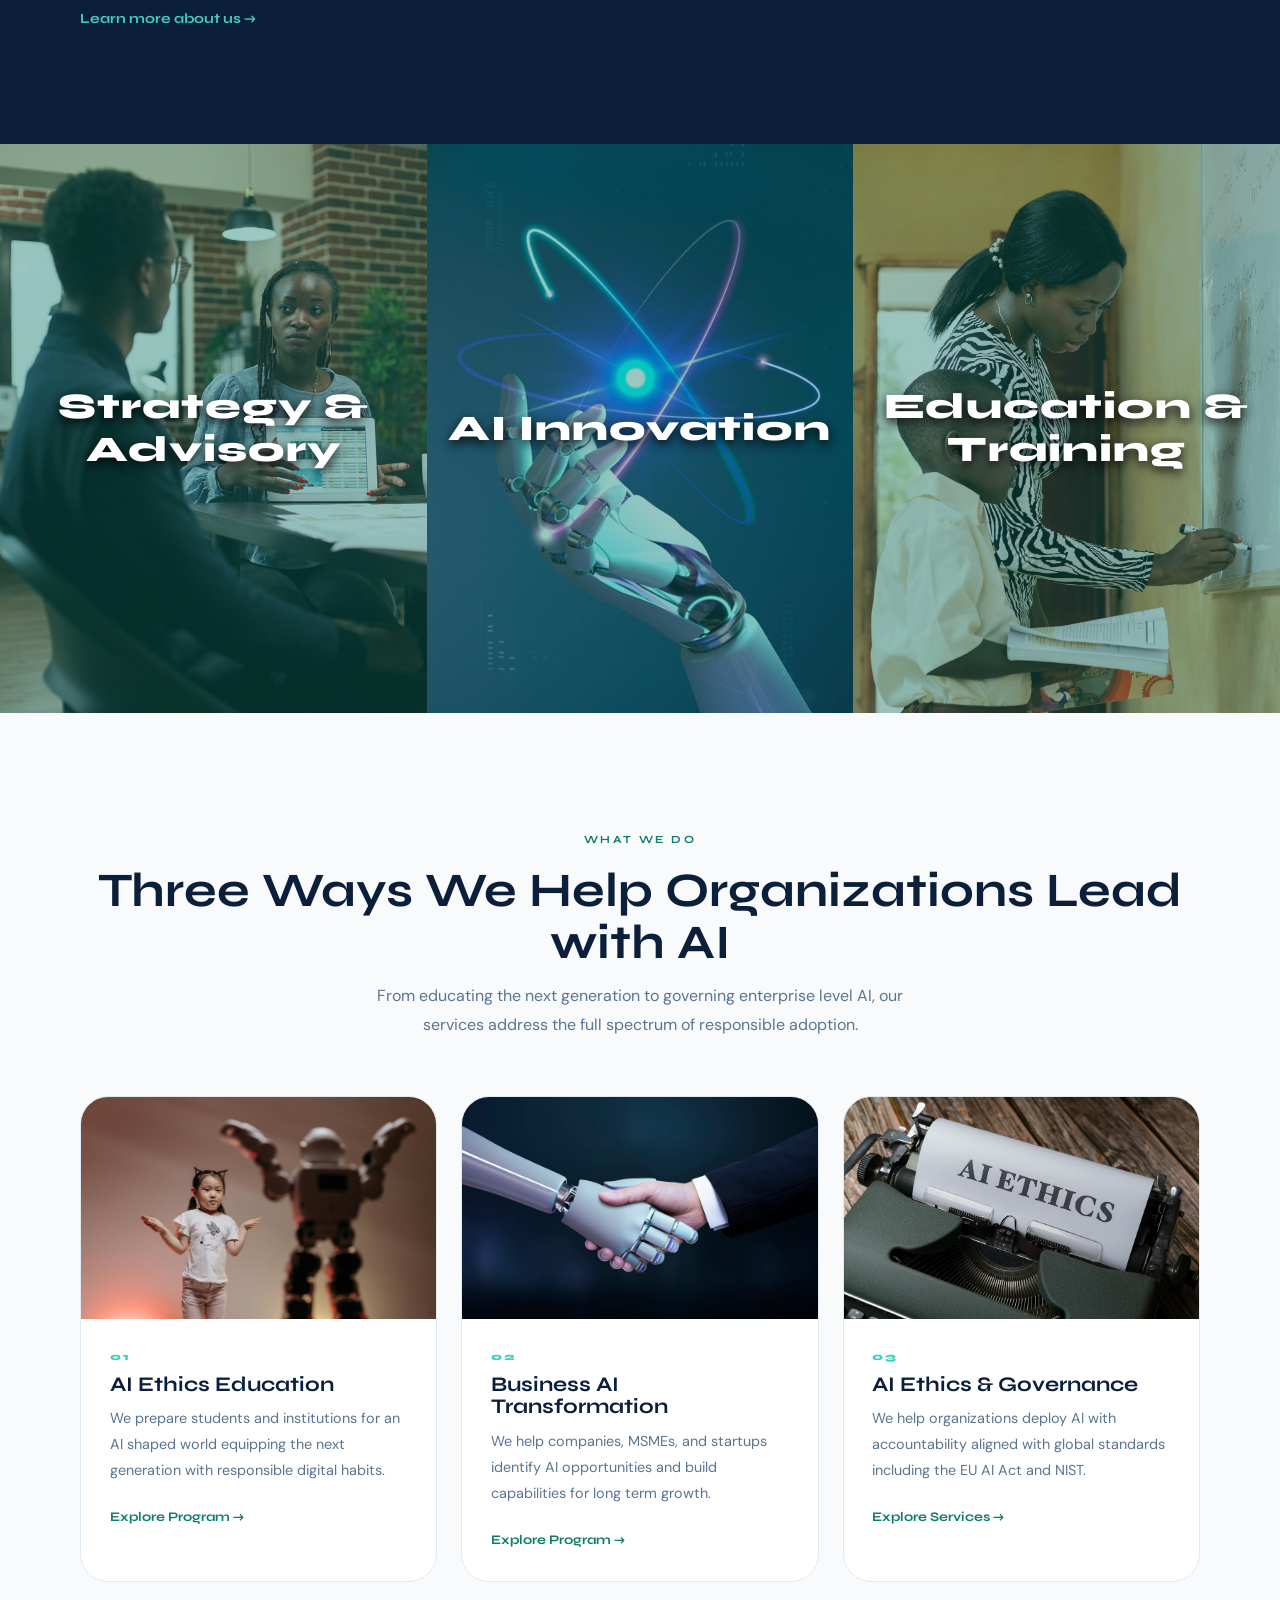
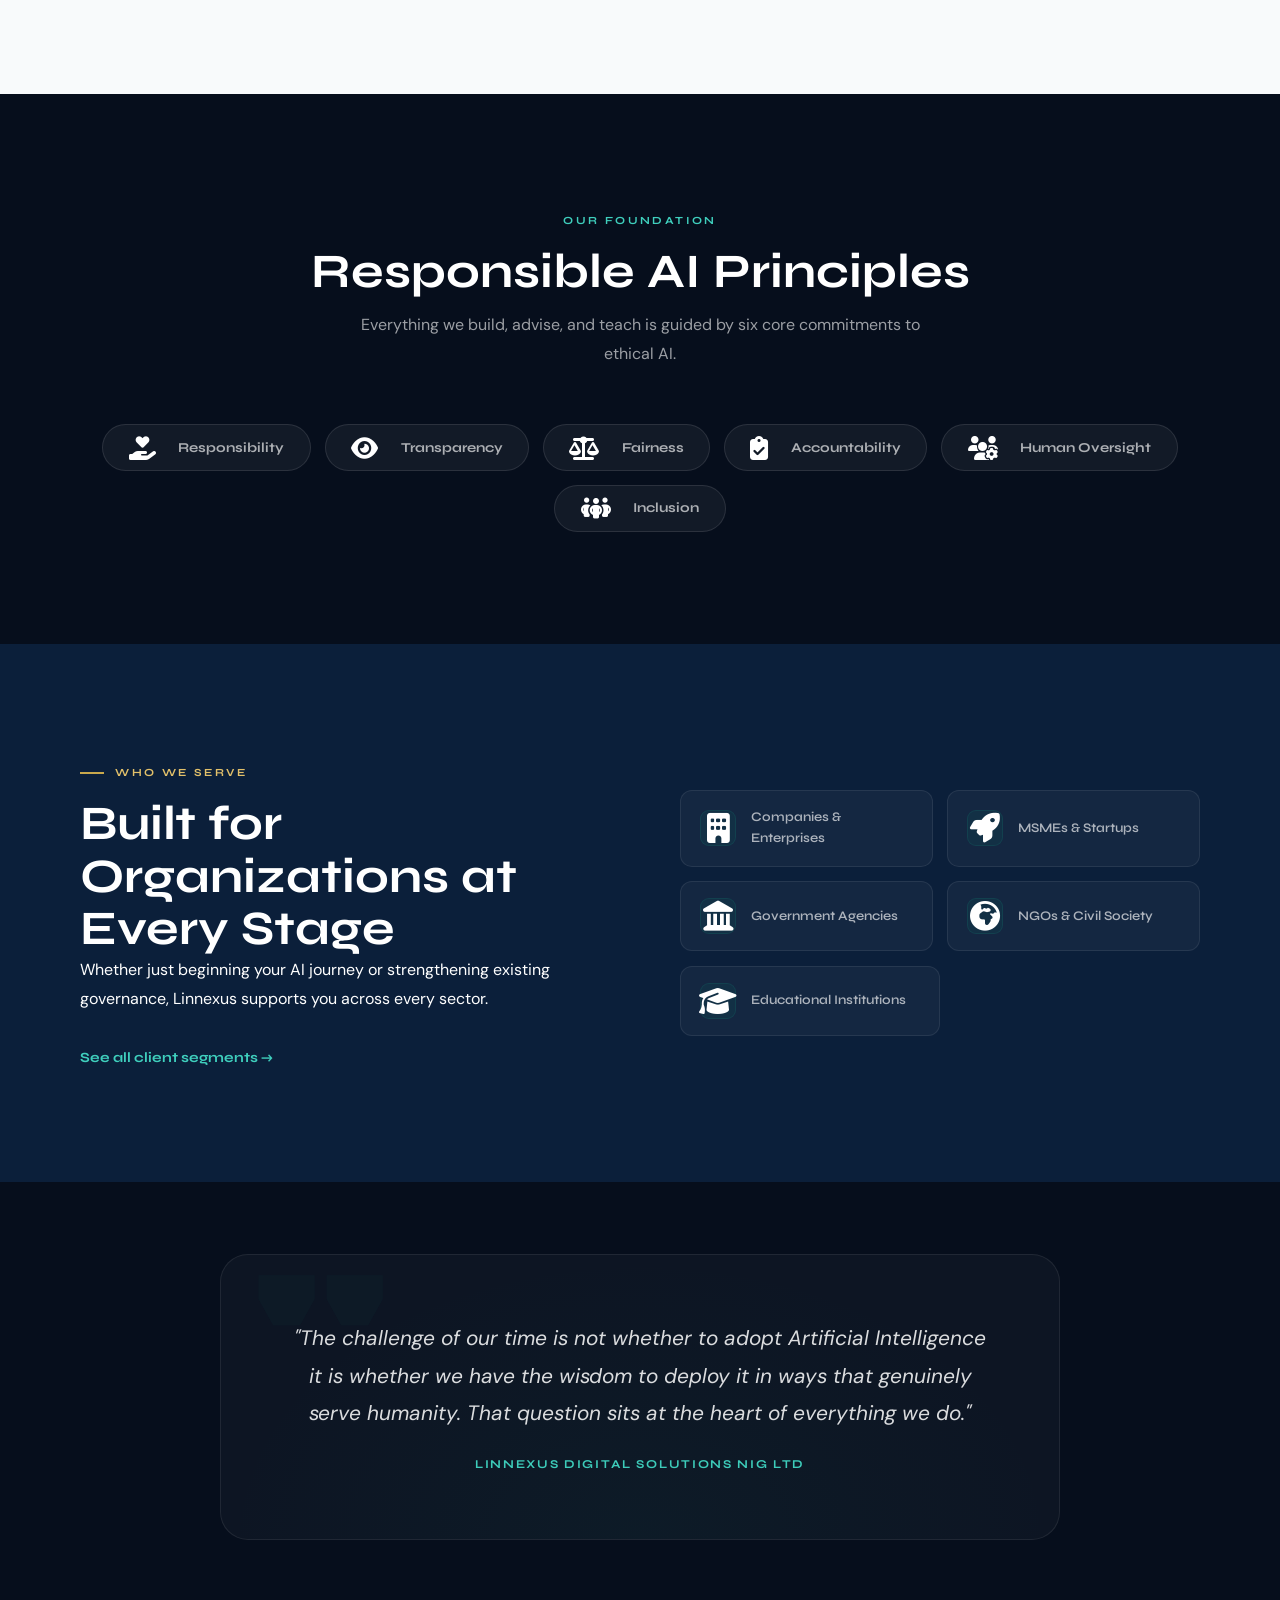
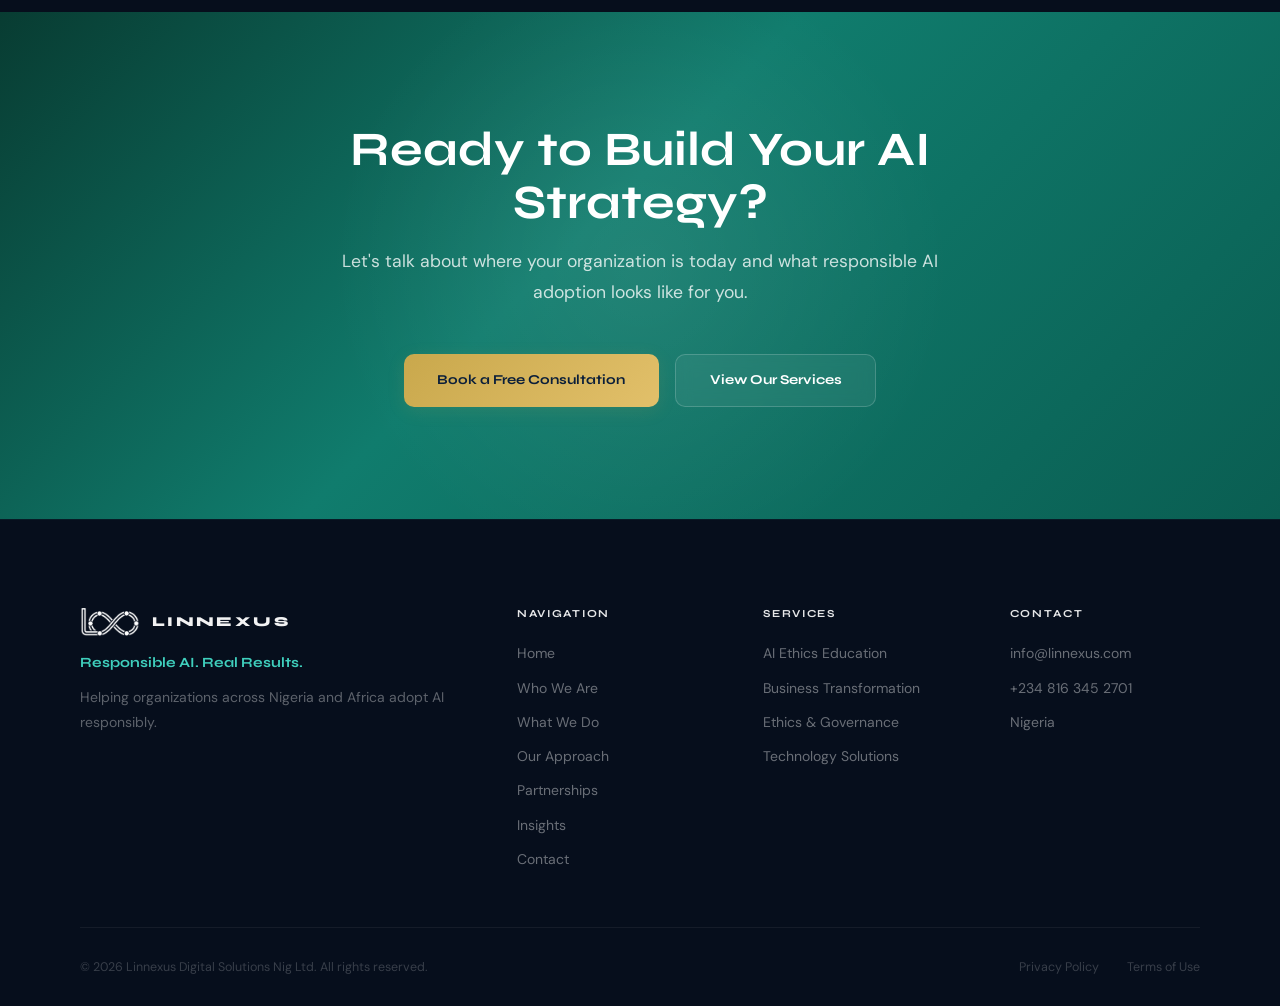
==== commit 21a08c09: "feat: Implement clean extensionless URLs globally and add custom local server script" ====
--- a/index.html
+++ b/index.html
@@ -40,29 +40,29 @@
 
   <nav class="nav" id="nav">
     <div class="nav-in">
-      <a href="index.html" class="logo">
+      <a href="/" class="logo">
         <img src="images/logo.png" class="logo-img" alt="Linnexus logo" />
         <span class="logo-text">LINNEXUS</span>
       </a>
       <ul class="nav-links">
-        <li><a href="about.html">Who We Are</a></li>
-        <li><a href="services.html">What We Do</a></li>
-        <li><a href="approach.html">Our Approach</a></li>
-        <li><a href="partners.html">Partners</a></li>
-        <li><a href="insight.html">Insights</a></li>
-        <li><a href="contact.html" class="nav-cta">Contact Us</a></li>
+        <li><a href="about">Who We Are</a></li>
+        <li><a href="services">What We Do</a></li>
+        <li><a href="approach">Our Approach</a></li>
+        <li><a href="partners">Partners</a></li>
+        <li><a href="insight">Insights</a></li>
+        <li><a href="contact" class="nav-cta">Contact Us</a></li>
       </ul>
       <button class="hamburger" id="hamburger"><span></span><span></span><span></span></button>
     </div>
   </nav>
   <div class="mob-menu" id="mobMenu">
     <ul>
-      <li><a href="about.html">Who We Are</a></li>
-      <li><a href="services.html">What We Do</a></li>
-      <li><a href="approach.html">Our Approach</a></li>
-      <li><a href="partners.html">Partners</a></li>
-      <li><a href="insight.html">Insights</a></li>
-      <li><a href="contact.html">Contact Us</a></li>
+      <li><a href="about">Who We Are</a></li>
+      <li><a href="services">What We Do</a></li>
+      <li><a href="approach">Our Approach</a></li>
+      <li><a href="partners">Partners</a></li>
+      <li><a href="insight">Insights</a></li>
+      <li><a href="contact">Contact Us</a></li>
     </ul>
   </div>
 
@@ -74,8 +74,8 @@
       <p class="hero-sub fade-up d2">Linnexus Digital Solutions Nig Ltd is an AI consulting firm helping businesses,
         institutions, and governments integrate Artificial Intelligence with clarity, confidence, and ethical rigor.</p>
       <div class="hero-btns fade-up d3">
-        <a href="services.html" class="btn btn-teal">Explore Our Services</a>
-        <a href="contact.html" class="btn btn-ghost">Book a Consultation</a>
+        <a href="services" class="btn btn-teal">Explore Our Services</a>
+        <a href="contact" class="btn btn-ghost">Book a Consultation</a>
       </div>
       <div class="hero-scroll fade-up d4">
         <div class="scroll-ln"></div><span>Scroll to explore</span>
@@ -107,7 +107,7 @@
           <p style="margin-top:.75rem;margin-bottom:2rem;">We work with companies, government agencies, startups, and
             educational institutions to build AI strategies that are practical, sustainable, and grounded in responsible
             governance.</p>
-          <a href="about.html" class="link-arr">Learn more about us &#8594;</a>
+          <a href="about" class="link-arr">Learn more about us &#8594;</a>
         </div>
         <div class="reveal-r" style="display:flex;flex-direction:column;gap:1.2rem;">
           <div class="pillar">
@@ -183,7 +183,7 @@
             <h3 style="color:var(--w-text);">AI Ethics Education</h3>
             <p style="color:var(--w-muted);">We prepare students and institutions for an AI shaped world equipping the
               next generation with responsible digital habits.</p>
-            <a href="services.html" class="svc-link" style="color:var(--teal);">Explore Program &#8594;</a>
+            <a href="services" class="svc-link" style="color:var(--teal);">Explore Program &#8594;</a>
           </div>
         </div>
         <div class="svc-card reveal" style="background:#fff;border-color:var(--w-border);">
@@ -193,7 +193,7 @@
             <h3 style="color:var(--w-text);">Business AI Transformation</h3>
             <p style="color:var(--w-muted);">We help companies, MSMEs, and startups identify AI opportunities and build
               capabilities for long term growth.</p>
-            <a href="services.html" class="svc-link" style="color:var(--teal);">Explore Program &#8594;</a>
+            <a href="services" class="svc-link" style="color:var(--teal);">Explore Program &#8594;</a>
           </div>
         </div>
         <div class="svc-card reveal" style="background:#fff;border-color:var(--w-border);">
@@ -203,7 +203,7 @@
             <h3 style="color:var(--w-text);">AI Ethics &amp; Governance</h3>
             <p style="color:var(--w-muted);">We help organizations deploy AI with accountability aligned with global
               standards including the EU AI Act and NIST.</p>
-            <a href="services.html" class="svc-link" style="color:var(--teal);">Explore Services &#8594;</a>
+            <a href="services" class="svc-link" style="color:var(--teal);">Explore Services &#8594;</a>
           </div>
         </div>
       </div>
@@ -244,7 +244,7 @@
           <h2>Built for Organizations at Every Stage</h2>
           <p>Whether just beginning your AI journey or strengthening existing governance, Linnexus supports you across
             every sector.</p>
-          <a href="partners.html" class="link-arr" style="margin-top:2rem;display:inline-flex;">See all client segments
+          <a href="partners" class="link-arr" style="margin-top:2rem;display:inline-flex;">See all client segments
             &#8594;</a>
         </div>
         <div class="serve-grid reveal-r">
@@ -292,8 +292,8 @@
       <div class="cta-in">
         <h2>Ready to Build Your AI Strategy?</h2>
         <p>Let's talk about where your organization is today and what responsible AI adoption looks like for you.</p>
-        <div class="cta-btns"><a href="contact.html" class="btn btn-gold">Book a Free Consultation</a><a
-            href="services.html" class="btn btn-ghost">View Our Services</a></div>
+        <div class="cta-btns"><a href="contact" class="btn btn-gold">Book a Free Consultation</a><a
+            href="services" class="btn btn-ghost">View Our Services</a></div>
       </div>
     </div>
   </section>
@@ -301,7 +301,7 @@
   <footer class="footer">
     <div class="wrap">
       <div class="footer-grid">
-        <div class="footer-brand"><a href="index.html" class="logo"><img src="images/logo.png" class="logo-img"
+        <div class="footer-brand"><a href="/" class="logo"><img src="images/logo.png" class="logo-img"
               alt="Linnexus" style="filter:brightness(0) invert(1);" /><span class="logo-text">LINNEXUS</span></a>
           <p class="f-tag">Responsible AI. Real Results.</p>
           <p class="f-desc">Helping organizations across Nigeria and Africa adopt AI responsibly.</p>
@@ -309,22 +309,22 @@
         <div class="footer-col">
           <h5>Navigation</h5>
           <ul>
-            <li><a href="index.html">Home</a></li>
-            <li><a href="about.html">Who We Are</a></li>
-            <li><a href="services.html">What We Do</a></li>
-            <li><a href="approach.html">Our Approach</a></li>
-            <li><a href="partners.html">Partnerships</a></li>
-            <li><a href="insight.html">Insights</a></li>
-            <li><a href="contact.html">Contact</a></li>
+            <li><a href="/">Home</a></li>
+            <li><a href="about">Who We Are</a></li>
+            <li><a href="services">What We Do</a></li>
+            <li><a href="approach">Our Approach</a></li>
+            <li><a href="partners">Partnerships</a></li>
+            <li><a href="insight">Insights</a></li>
+            <li><a href="contact">Contact</a></li>
           </ul>
         </div>
         <div class="footer-col">
           <h5>Services</h5>
           <ul>
-            <li><a href="services.html">AI Ethics Education</a></li>
-            <li><a href="services.html">Business Transformation</a></li>
-            <li><a href="services.html">Ethics &amp; Governance</a></li>
-            <li><a href="services.html">Technology Solutions</a></li>
+            <li><a href="services">AI Ethics Education</a></li>
+            <li><a href="services">Business Transformation</a></li>
+            <li><a href="services">Ethics &amp; Governance</a></li>
+            <li><a href="services">Technology Solutions</a></li>
           </ul>
         </div>
         <div class="footer-col">
@@ -338,7 +338,7 @@
       </div>
       <div class="footer-bot">
         <p>&copy; 2026 Linnexus Digital Solutions Nig Ltd. All rights reserved.</p>
-        <div class="footer-leg"><a href="privacy.html">Privacy Policy</a><a href="terms.html">Terms of Use</a></div>
+        <div class="footer-leg"><a href="privacy">Privacy Policy</a><a href="terms">Terms of Use</a></div>
       </div>
     </div>
   </footer>
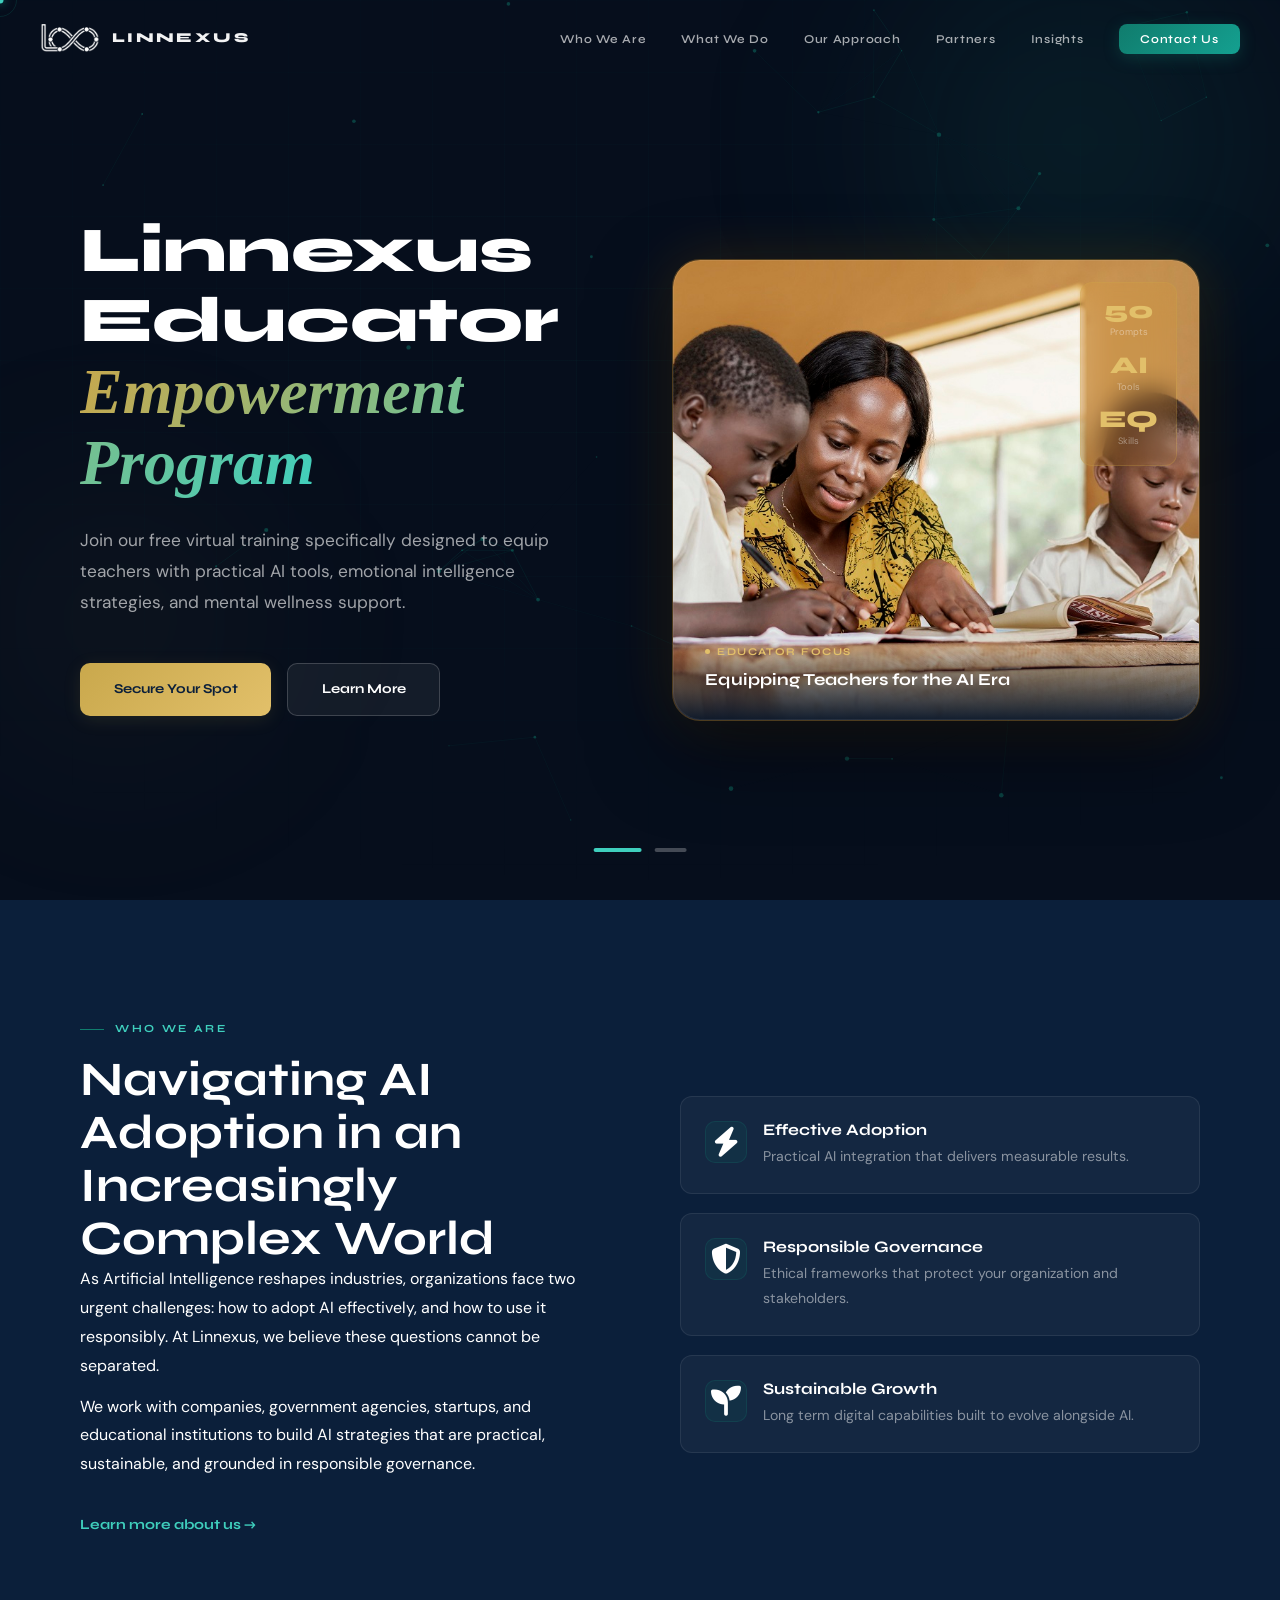
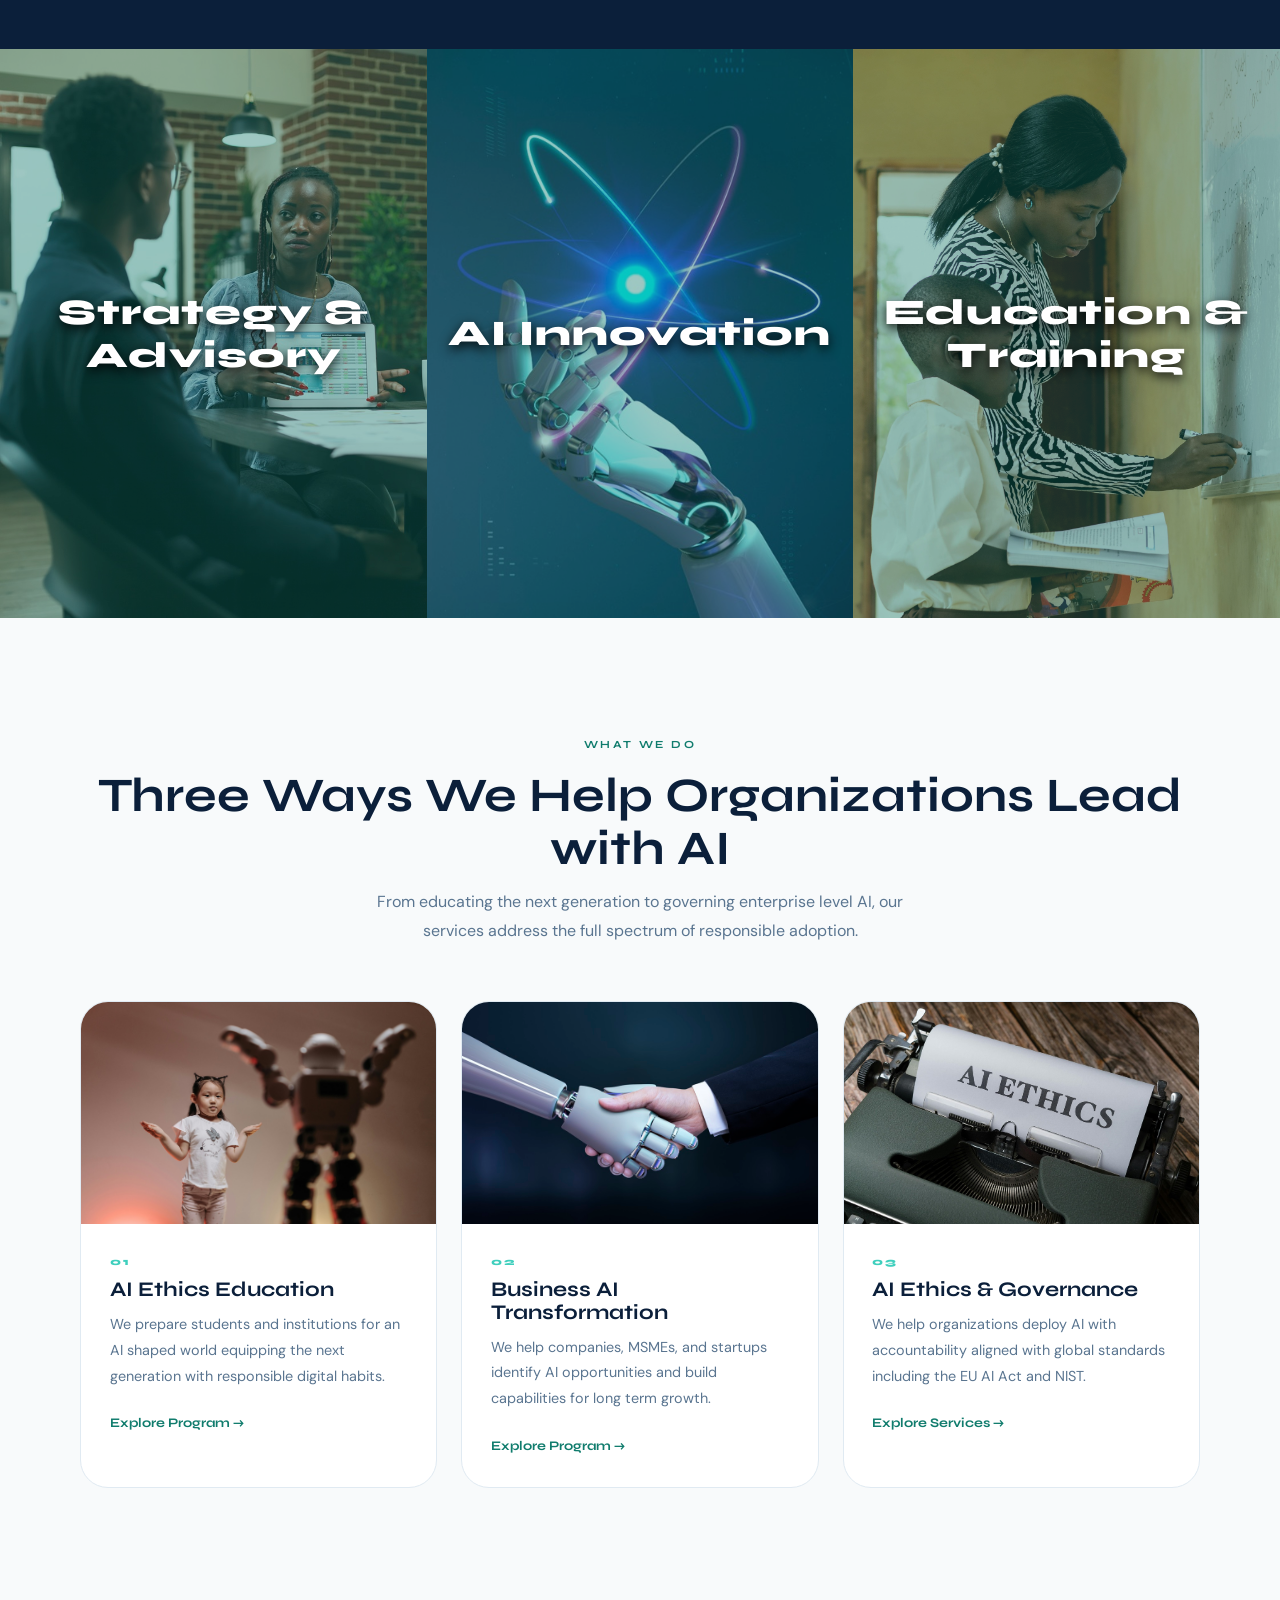
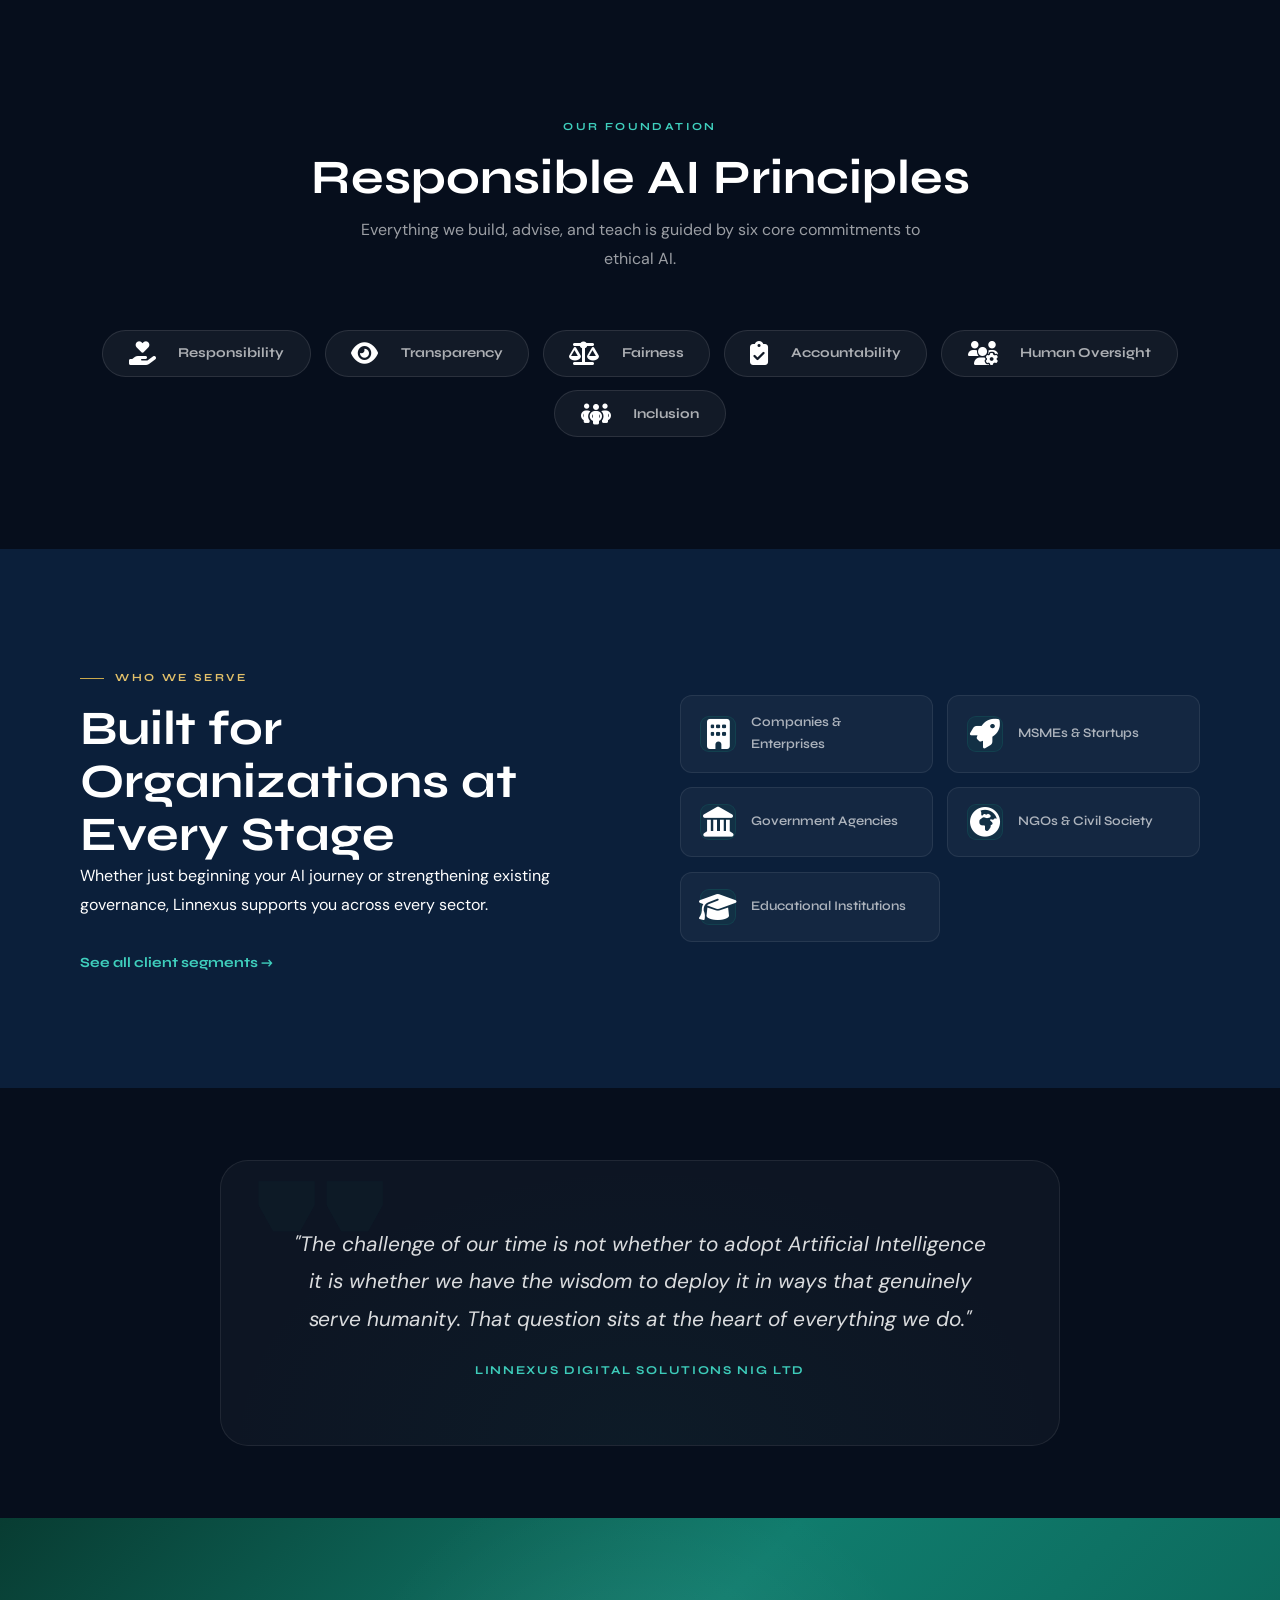
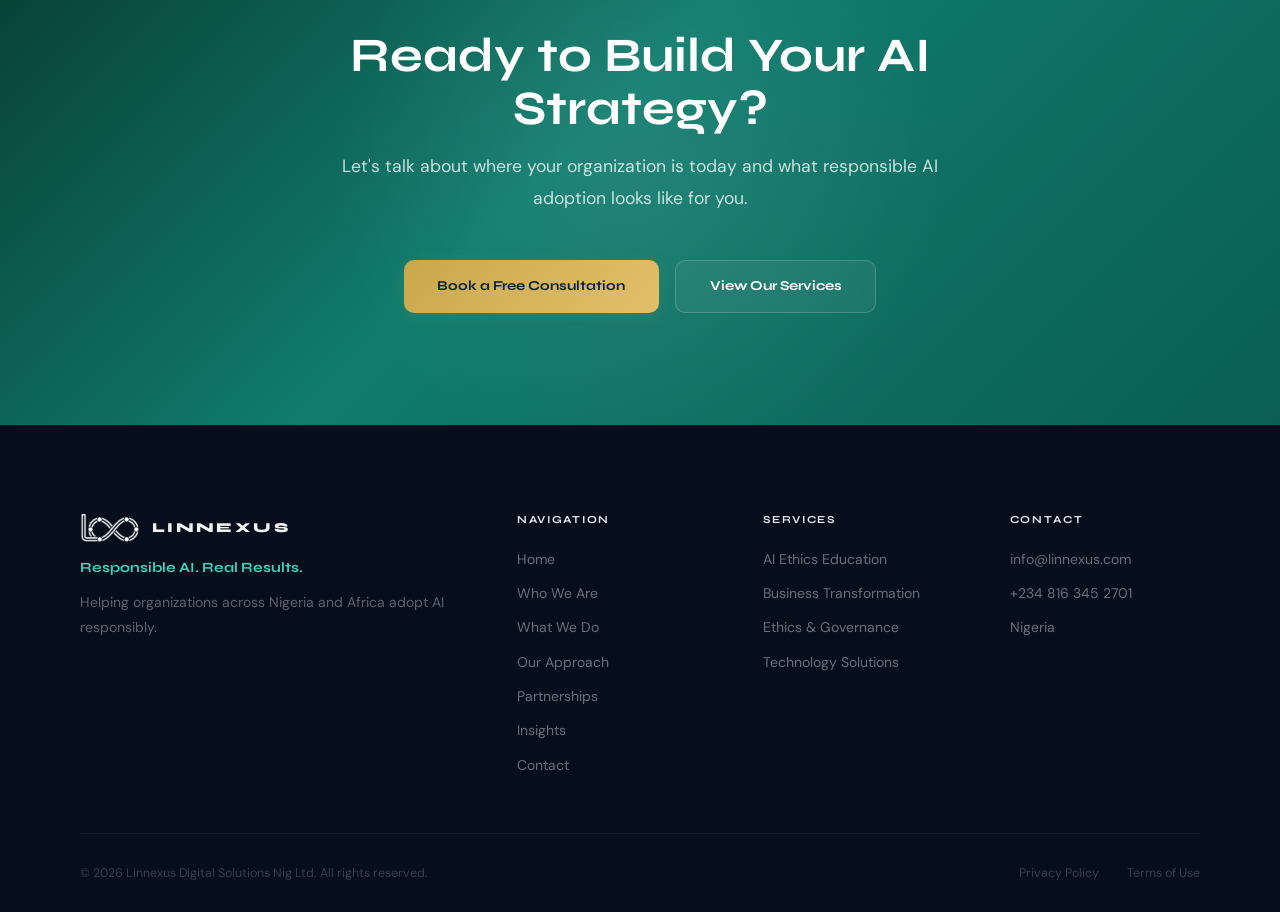
==== commit 5188eebf: "Add Educator Empowerment Program and update homepage hero slider" ====
--- a/index.html
+++ b/index.html
@@ -66,34 +66,113 @@
     </ul>
   </div>
 
-  <!-- ═══ HERO ═══ -->
-  <section class="hero">
-    <div>
-      <h1 class="hero-title fade-up d1">Helping Organizations<br /><span class="accent">Adopt AI
-          Responsibly</span><br /> and Use It Effectively.</h1>
-      <p class="hero-sub fade-up d2">Linnexus Digital Solutions Nig Ltd is an AI consulting firm helping businesses,
-        institutions, and governments integrate Artificial Intelligence with clarity, confidence, and ethical rigor.</p>
-      <div class="hero-btns fade-up d3">
-        <a href="services" class="btn btn-teal">Explore Our Services</a>
-        <a href="contact" class="btn btn-ghost">Book a Consultation</a>
-      </div>
-      <div class="hero-scroll fade-up d4">
-        <div class="scroll-ln"></div><span>Scroll to explore</span>
-      </div>
-    </div>
-    <div class="hero-card fade-up d2">
-      <img src="images/hero-visual.jpg" alt="Responsible AI Strategy" />
-      <div class="hero-chip">
-        <div class="hstat"><span class="hstat-n">4</span><span class="hstat-l">Steps</span></div>
-        <div class="hstat"><span class="hstat-n">6</span><span class="hstat-l">Principles</span></div>
-        <div class="hstat"><span class="hstat-n">5</span><span class="hstat-l">Sectors</span></div>
-      </div>
-      <div class="hero-card-overlay">
-        <div class="hero-card-tag"><span class="hero-card-tag-dot"></span>Responsible AI</div>
-        <div class="hero-card-title">Building Ethical AI Strategies for African Organizations</div>
-      </div>
-    </div>
-  </section>
+  <style>
+    /* ── HERO SLIDER ── */
+    .hero-slider-wrap { position: relative; overflow: hidden; min-height: 100vh; }
+    .hero-slide { position: absolute; inset: 0; opacity: 0; pointer-events: none; transition: opacity 1.2s cubic-bezier(0.4, 0, 0.2, 1); z-index: 1; }
+    .hero-slide.active { opacity: 1; pointer-events: auto; z-index: 2; position: relative; }
+    .hero-slide.prev { opacity: 0; z-index: 1; }
+    .hero-slide .hero { min-height: 100vh; }
+    .hero-controls { position: absolute; bottom: 3rem; left: 50%; transform: translateX(-50%); z-index: 10; display: flex; gap: 0.8rem; }
+    .hero-controls .dot { width: 32px; height: 4px; background: rgba(255, 255, 255, 0.25); border-radius: 2px; cursor: pointer; transition: background 0.3s, width 0.3s; }
+    .hero-controls .dot.active { background: var(--teal-xl); width: 48px; }
+    
+    .hero-slide .fade-up { opacity: 0; transform: translateY(30px); transition: opacity 0.8s, transform 0.8s; }
+    .hero-slide.active .fade-up { opacity: 1; transform: translateY(0); }
+    .hero-slide.active .d1 { transition-delay: 0.2s; }
+    .hero-slide.active .d2 { transition-delay: 0.4s; }
+    .hero-slide.active .d3 { transition-delay: 0.6s; }
+    .hero-slide.active .d4 { transition-delay: 0.8s; }
+  </style>
+
+  <!-- ═══ HERO SLIDER ═══ -->
+  <section class="hero-slider-wrap" id="mainHeroSlider">
+    <!-- Slide 1: Educator Program -->
+    <div class="hero-slide active" data-idx="0">
+      <div class="hero">
+        <div>
+          <h1 class="hero-title fade-up d1">Linnexus Educator <br /><span class="accent" style="font-family:'Playfair Display',serif;font-style:italic;background:linear-gradient(120deg, var(--gold), var(--teal-xl));-webkit-background-clip:text;">Empowerment Program</span></h1>
+          <p class="hero-sub fade-up d2">Join our free virtual training specifically designed to equip teachers with practical AI tools, emotional intelligence strategies, and mental wellness support.</p>
+          <div class="hero-btns fade-up d3">
+            <a href="educator-program" class="btn btn-gold">Secure Your Spot</a>
+            <a href="educator-program#what-you-gain" class="btn btn-ghost">Learn More</a>
+          </div>
+        </div>
+        <div class="hero-card fade-up d2" style="border-color: rgba(245,166,35,0.3); box-shadow: 0 30px 80px rgba(0,0,0,.5), 0 0 60px rgba(245,166,35,.15);">
+          <img src="images/teacher2.jpg" alt="Educator Empowerment" style="object-position: center top;" />
+          <div class="hero-chip" style="background:rgba(245,166,35,0.1); border-color:var(--gold-b);">
+            <div class="hstat"><span class="hstat-n" style="color:var(--gold-l);">50</span><span class="hstat-l">Prompts</span></div>
+            <div class="hstat"><span class="hstat-n" style="color:var(--gold-l);">AI</span><span class="hstat-l">Tools</span></div>
+            <div class="hstat"><span class="hstat-n" style="color:var(--gold-l);">EQ</span><span class="hstat-l">Skills</span></div>
+          </div>
+          <div class="hero-card-overlay" style="background: linear-gradient(to top, rgba(7, 21, 41, .95) 0%, transparent 65%);">
+            <div class="hero-card-tag" style="color:var(--gold-l);"><span class="hero-card-tag-dot" style="background:var(--gold-l);"></span>Educator Focus</div>
+            <div class="hero-card-title">Equipping Teachers for the AI Era</div>
+          </div>
+        </div>
+      </div>
+    </div>
+
+    <!-- Slide 2: Original Hero -->
+    <div class="hero-slide" data-idx="1">
+      <div class="hero">
+        <div>
+          <h1 class="hero-title fade-up d1">Helping Organizations<br /><span class="accent">Adopt AI
+              Responsibly</span><br /> and Use It Effectively.</h1>
+          <p class="hero-sub fade-up d2">Linnexus Digital Solutions Nig Ltd is an AI consulting firm helping businesses,
+            institutions, and governments integrate Artificial Intelligence with clarity, confidence, and ethical rigor.</p>
+          <div class="hero-btns fade-up d3">
+            <a href="services" class="btn btn-teal">Explore Our Services</a>
+            <a href="contact" class="btn btn-ghost">Book a Consultation</a>
+          </div>
+          <div class="hero-scroll fade-up d4">
+            <div class="scroll-ln"></div><span>Scroll to explore</span>
+          </div>
+        </div>
+        <div class="hero-card fade-up d2">
+          <img src="images/hero-visual.jpg" alt="Responsible AI Strategy" />
+          <div class="hero-chip">
+            <div class="hstat"><span class="hstat-n">4</span><span class="hstat-l">Steps</span></div>
+            <div class="hstat"><span class="hstat-n">6</span><span class="hstat-l">Principles</span></div>
+            <div class="hstat"><span class="hstat-n">5</span><span class="hstat-l">Sectors</span></div>
+          </div>
+          <div class="hero-card-overlay">
+            <div class="hero-card-tag"><span class="hero-card-tag-dot"></span>Responsible AI</div>
+            <div class="hero-card-title">Building Ethical AI Strategies for African Organizations</div>
+          </div>
+        </div>
+      </div>
+    </div>
+
+    <!-- Controls -->
+    <div class="hero-controls">
+       <div class="dot active" data-idx="0"></div>
+       <div class="dot" data-idx="1"></div>
+    </div>
+  </section>
+
+  <script>
+    document.addEventListener('DOMContentLoaded', () => {
+      let curHero = 0;
+      const heroSlides = document.querySelectorAll('#mainHeroSlider .hero-slide');
+      const heroDots = document.querySelectorAll('#mainHeroSlider .dot');
+      function goHero(i) {
+        heroSlides[curHero].classList.remove('active');
+        heroSlides[curHero].classList.add('prev');
+        setTimeout(() => heroSlides[curHero].classList.remove('prev'), 1200);
+        curHero = i;
+        heroSlides[curHero].classList.add('active');
+        heroDots.forEach((d, j) => d.classList.toggle('active', j === curHero));
+      }
+      heroDots.forEach(d => d.addEventListener('click', () => goHero(+d.dataset.idx)));
+      let heroTmr = setInterval(() => goHero((curHero + 1) % heroSlides.length), 7000);
+      const hs = document.getElementById('mainHeroSlider');
+      if (hs) {
+        hs.addEventListener('mouseenter', () => clearInterval(heroTmr));
+        hs.addEventListener('mouseleave', () => { heroTmr = setInterval(() => goHero((curHero + 1) % heroSlides.length), 7000); });
+      }
+    });
+  </script>
 
   <!-- ═══ WHO WE ARE (dark) ═══ -->
   <section class="sect pad">
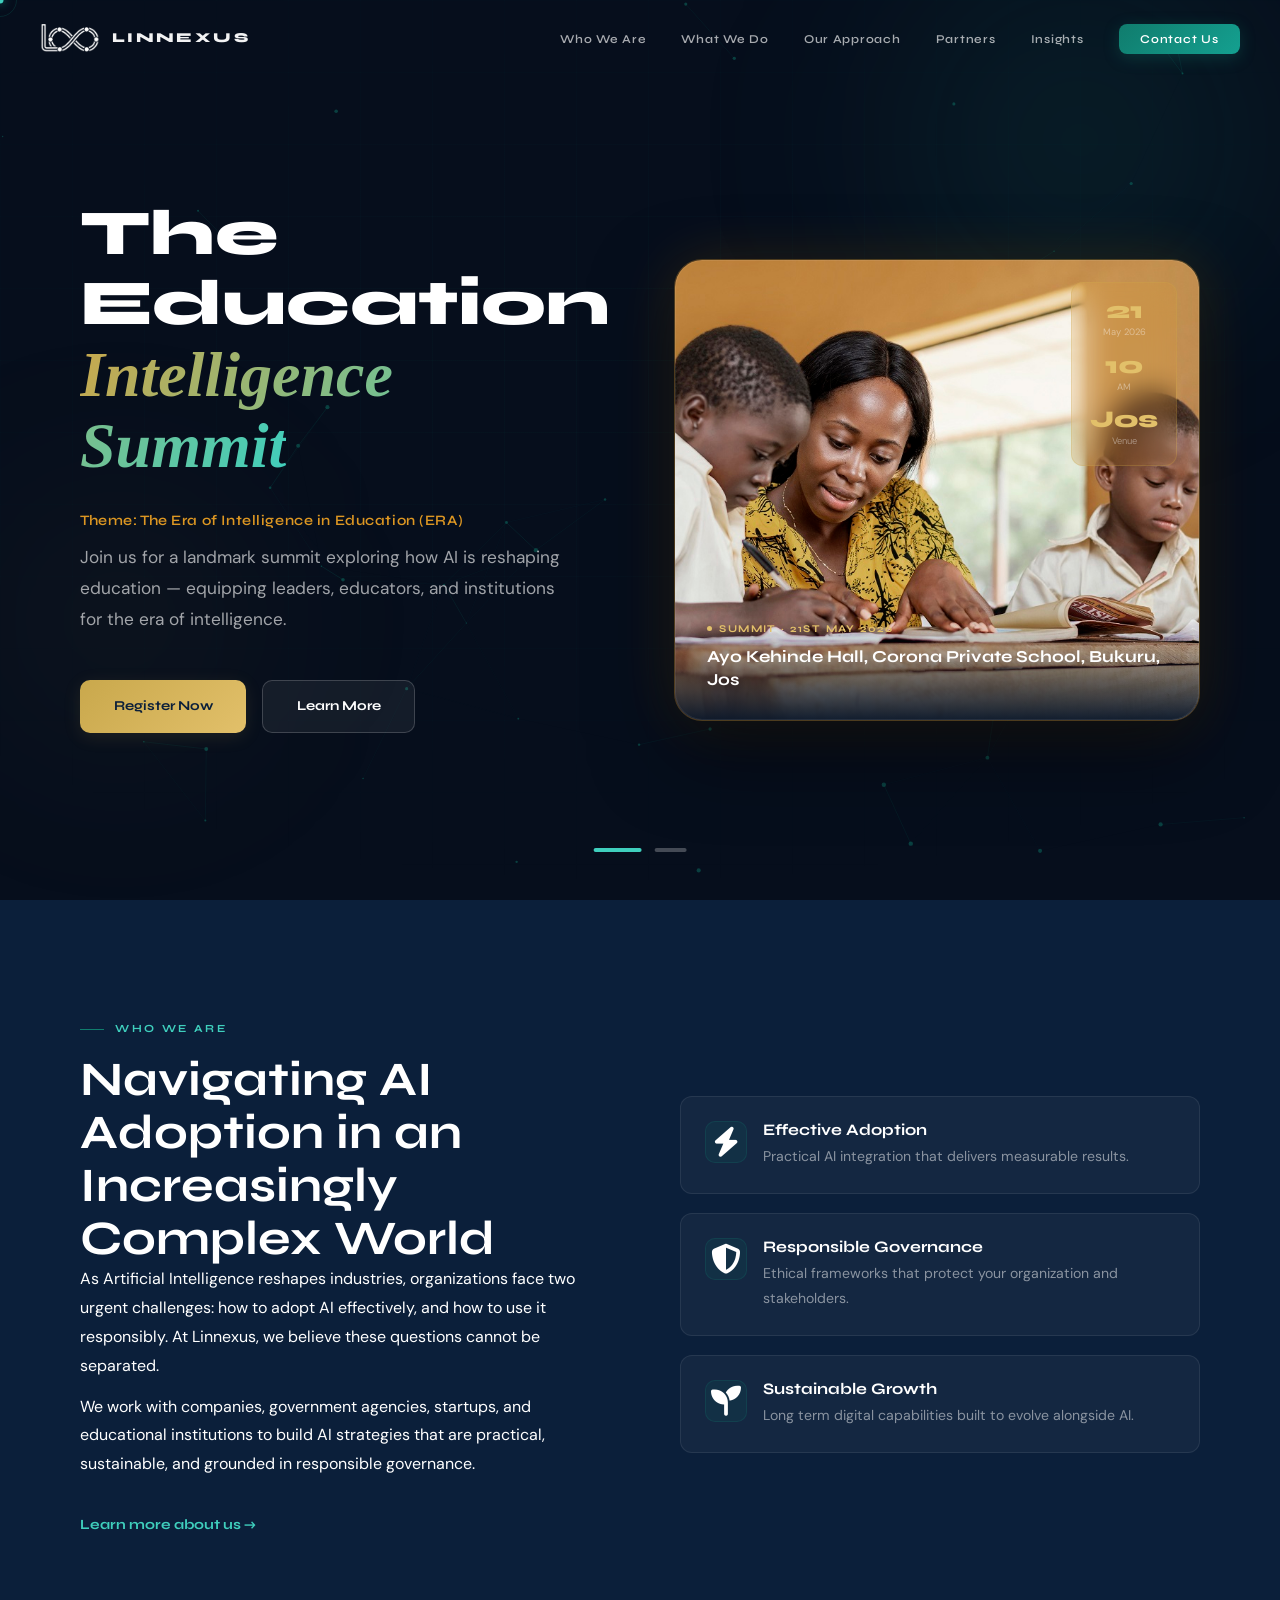
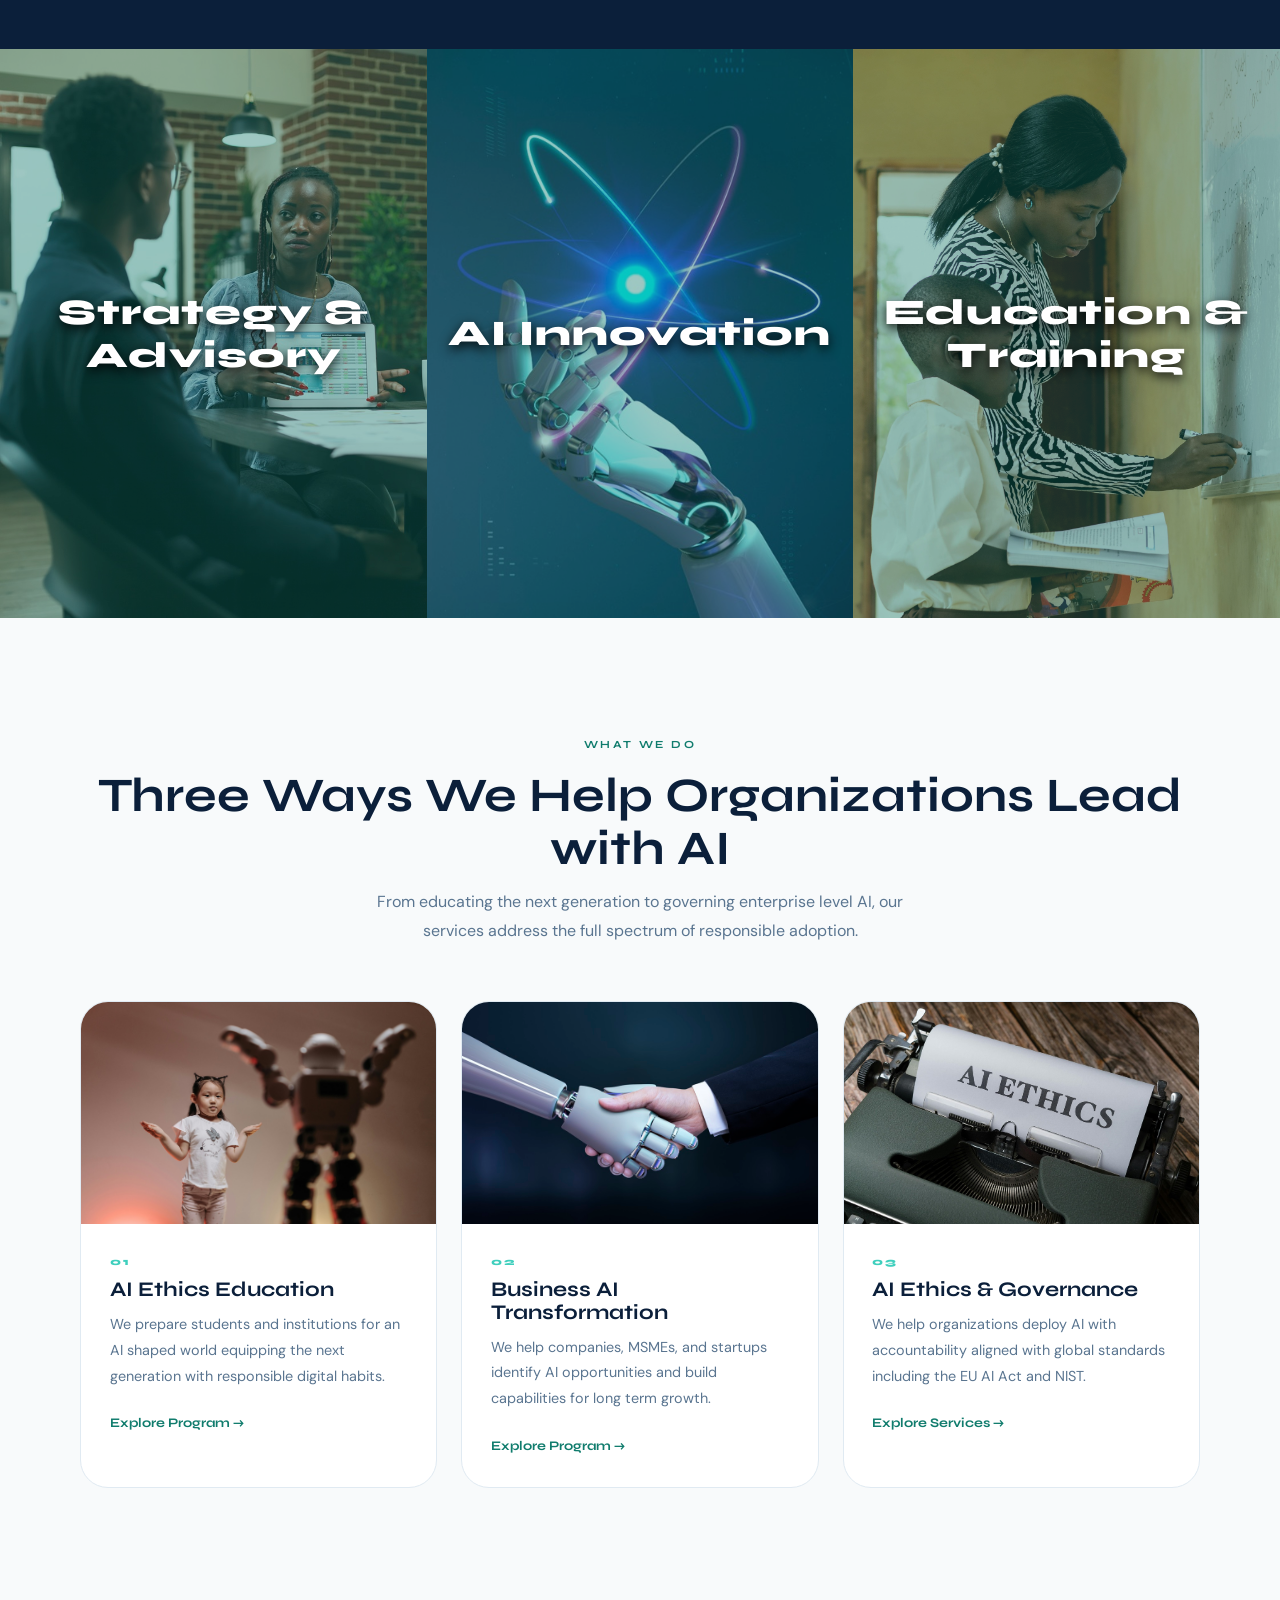
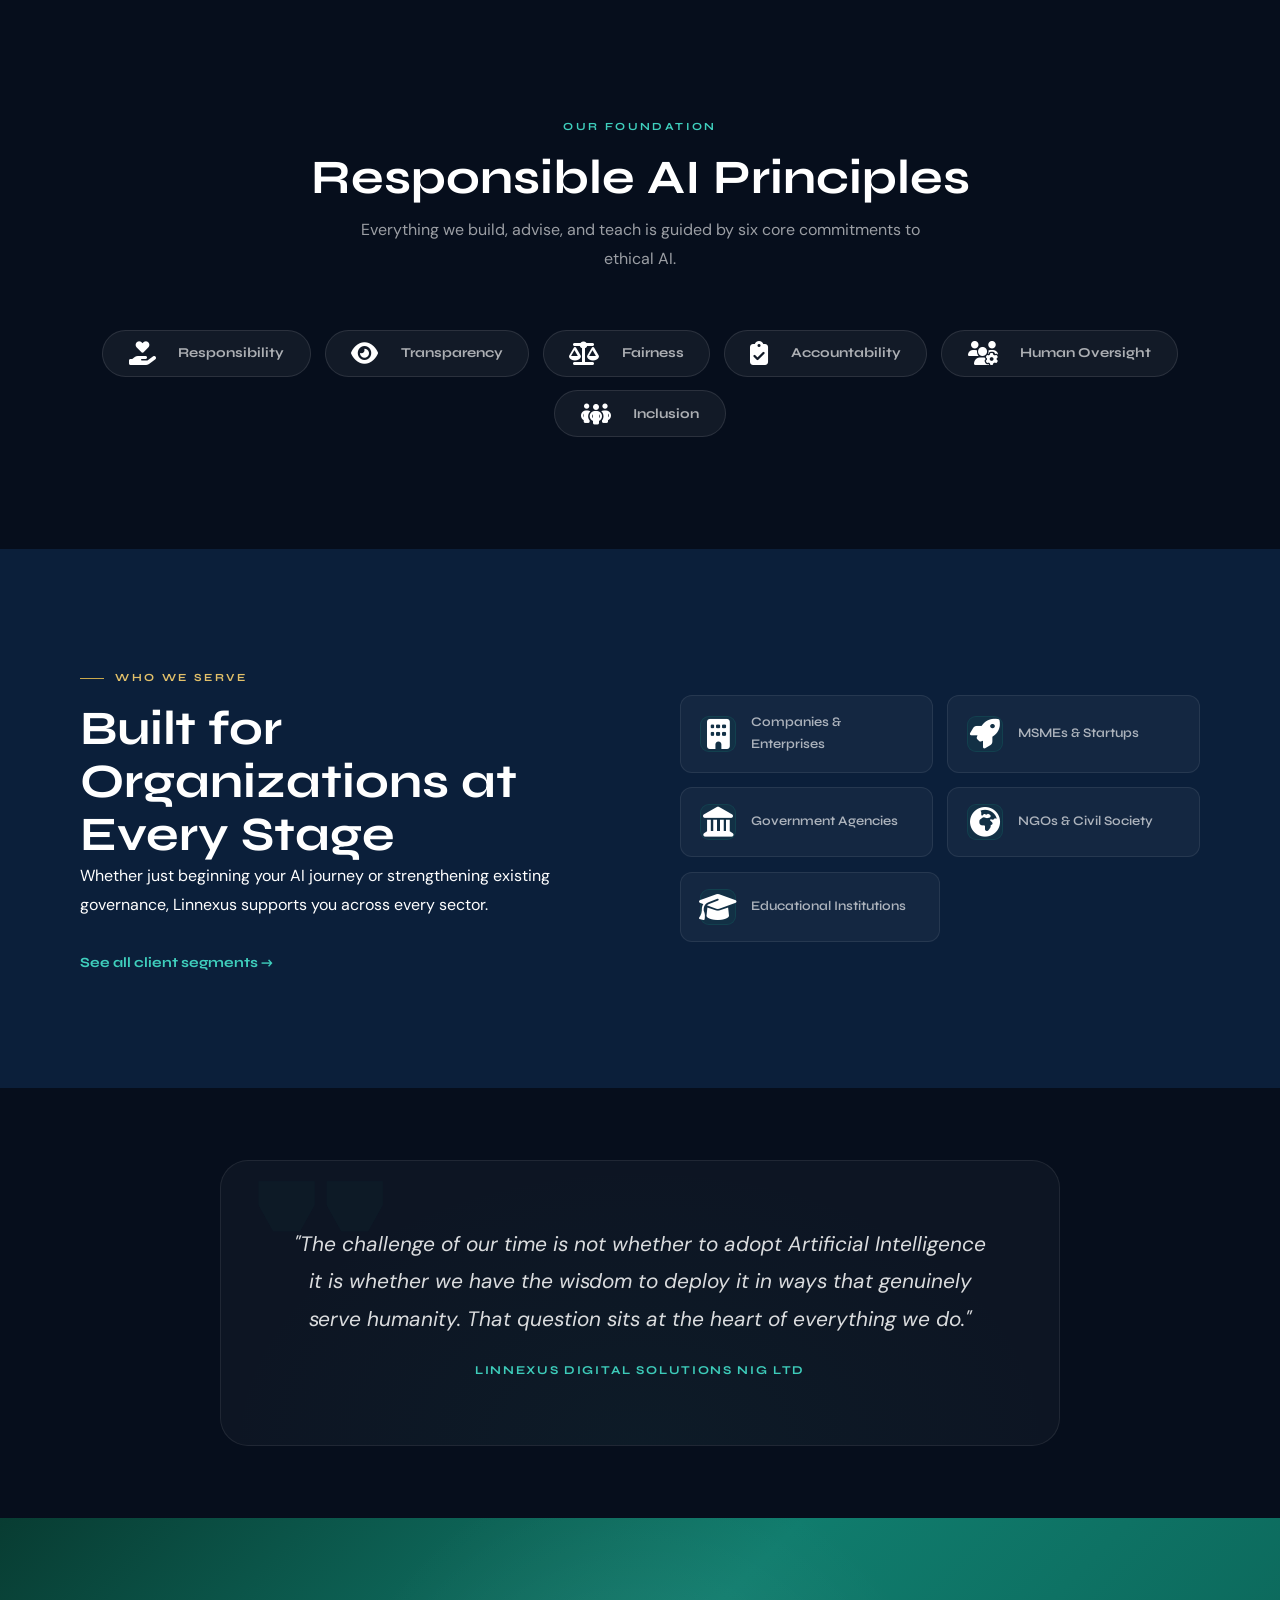
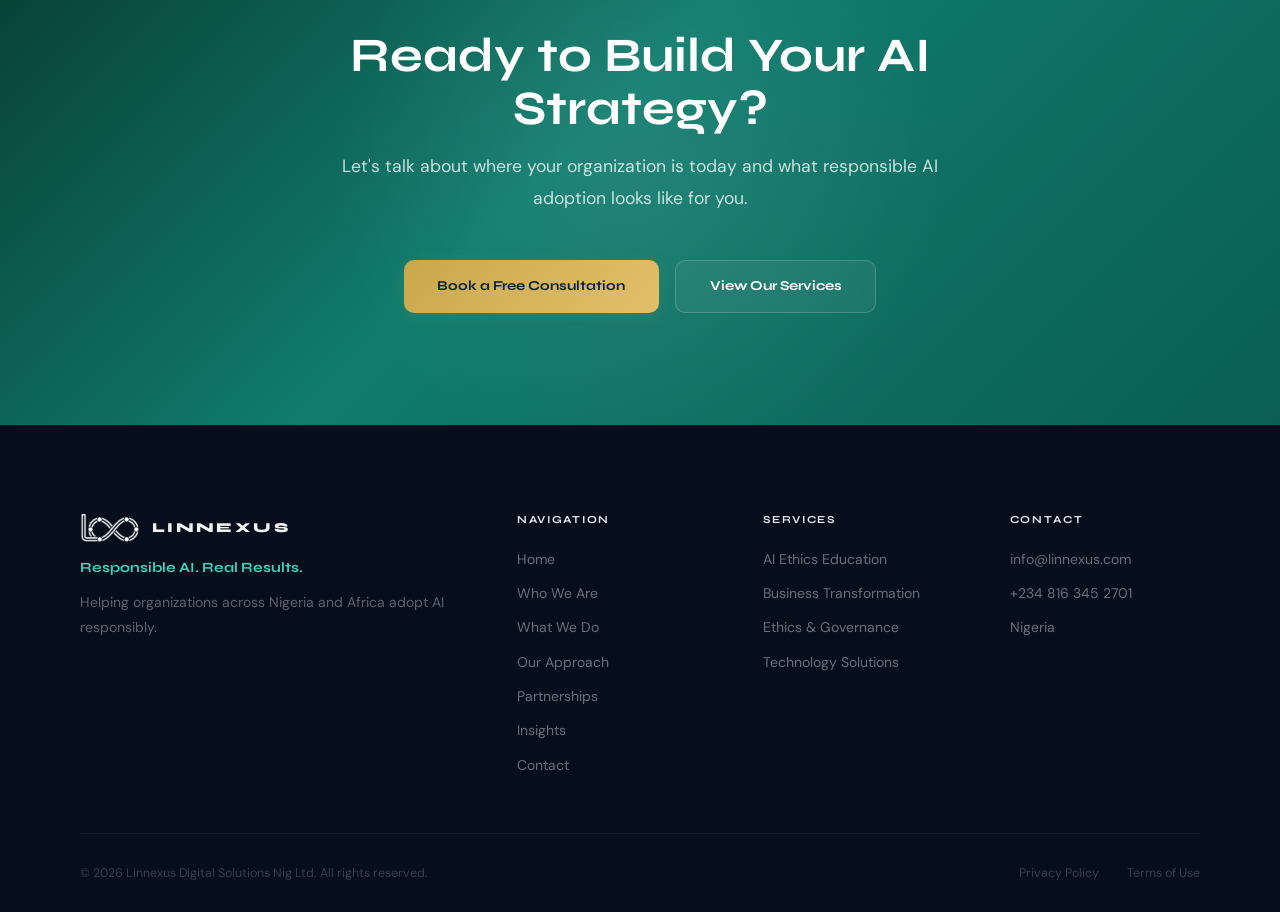
==== commit 803609bb: "Add visible slider navigation arrows to educator program" ====
--- a/index.html
+++ b/index.html
@@ -87,27 +87,28 @@
 
   <!-- ═══ HERO SLIDER ═══ -->
   <section class="hero-slider-wrap" id="mainHeroSlider">
-    <!-- Slide 1: Educator Program -->
+    <!-- Slide 1: Education Intelligence Summit -->
     <div class="hero-slide active" data-idx="0">
       <div class="hero">
         <div>
-          <h1 class="hero-title fade-up d1">Linnexus Educator <br /><span class="accent" style="font-family:'Playfair Display',serif;font-style:italic;background:linear-gradient(120deg, var(--gold), var(--teal-xl));-webkit-background-clip:text;">Empowerment Program</span></h1>
-          <p class="hero-sub fade-up d2">Join our free virtual training specifically designed to equip teachers with practical AI tools, emotional intelligence strategies, and mental wellness support.</p>
+          <h1 class="hero-title fade-up d1">The Education<br /><span class="accent" style="font-family:'Playfair Display',serif;font-style:italic;background:linear-gradient(120deg, var(--gold), var(--teal-xl));-webkit-background-clip:text;">Intelligence Summit</span></h1>
+          <p class="hero-sub fade-up d2" style="font-size:.9rem;color:rgba(245,166,35,.9);font-family:'Syne',sans-serif;font-weight:600;letter-spacing:.04em;margin-bottom:.5rem;">Theme: The Era of Intelligence in Education (ERA)</p>
+          <p class="hero-sub fade-up d2">Join us for a landmark summit exploring how AI is reshaping education — equipping leaders, educators, and institutions for the era of intelligence.</p>
           <div class="hero-btns fade-up d3">
-            <a href="educator-program" class="btn btn-gold">Secure Your Spot</a>
-            <a href="educator-program#what-you-gain" class="btn btn-ghost">Learn More</a>
+            <a href="educator-program.html#register" class="btn btn-gold">Register Now</a>
+            <a href="educator-program.html#what-you-gain" class="btn btn-ghost">Learn More</a>
           </div>
         </div>
         <div class="hero-card fade-up d2" style="border-color: rgba(245,166,35,0.3); box-shadow: 0 30px 80px rgba(0,0,0,.5), 0 0 60px rgba(245,166,35,.15);">
-          <img src="images/teacher2.jpg" alt="Educator Empowerment" style="object-position: center top;" />
+          <img src="images/teacher2.jpg" alt="Education Intelligence Summit" style="object-position: center top;" />
           <div class="hero-chip" style="background:rgba(245,166,35,0.1); border-color:var(--gold-b);">
-            <div class="hstat"><span class="hstat-n" style="color:var(--gold-l);">50</span><span class="hstat-l">Prompts</span></div>
-            <div class="hstat"><span class="hstat-n" style="color:var(--gold-l);">AI</span><span class="hstat-l">Tools</span></div>
-            <div class="hstat"><span class="hstat-n" style="color:var(--gold-l);">EQ</span><span class="hstat-l">Skills</span></div>
+            <div class="hstat"><span class="hstat-n" style="color:var(--gold-l);">21</span><span class="hstat-l">May 2026</span></div>
+            <div class="hstat"><span class="hstat-n" style="color:var(--gold-l);">10</span><span class="hstat-l">AM</span></div>
+            <div class="hstat"><span class="hstat-n" style="color:var(--gold-l);">Jos</span><span class="hstat-l">Venue</span></div>
           </div>
           <div class="hero-card-overlay" style="background: linear-gradient(to top, rgba(7, 21, 41, .95) 0%, transparent 65%);">
-            <div class="hero-card-tag" style="color:var(--gold-l);"><span class="hero-card-tag-dot" style="background:var(--gold-l);"></span>Educator Focus</div>
-            <div class="hero-card-title">Equipping Teachers for the AI Era</div>
+            <div class="hero-card-tag" style="color:var(--gold-l);"><span class="hero-card-tag-dot" style="background:var(--gold-l);"></span>Summit · 21st May 2026</div>
+            <div class="hero-card-title">Ayo Kehinde Hall, Corona Private School, Bukuru, Jos</div>
           </div>
         </div>
       </div>
